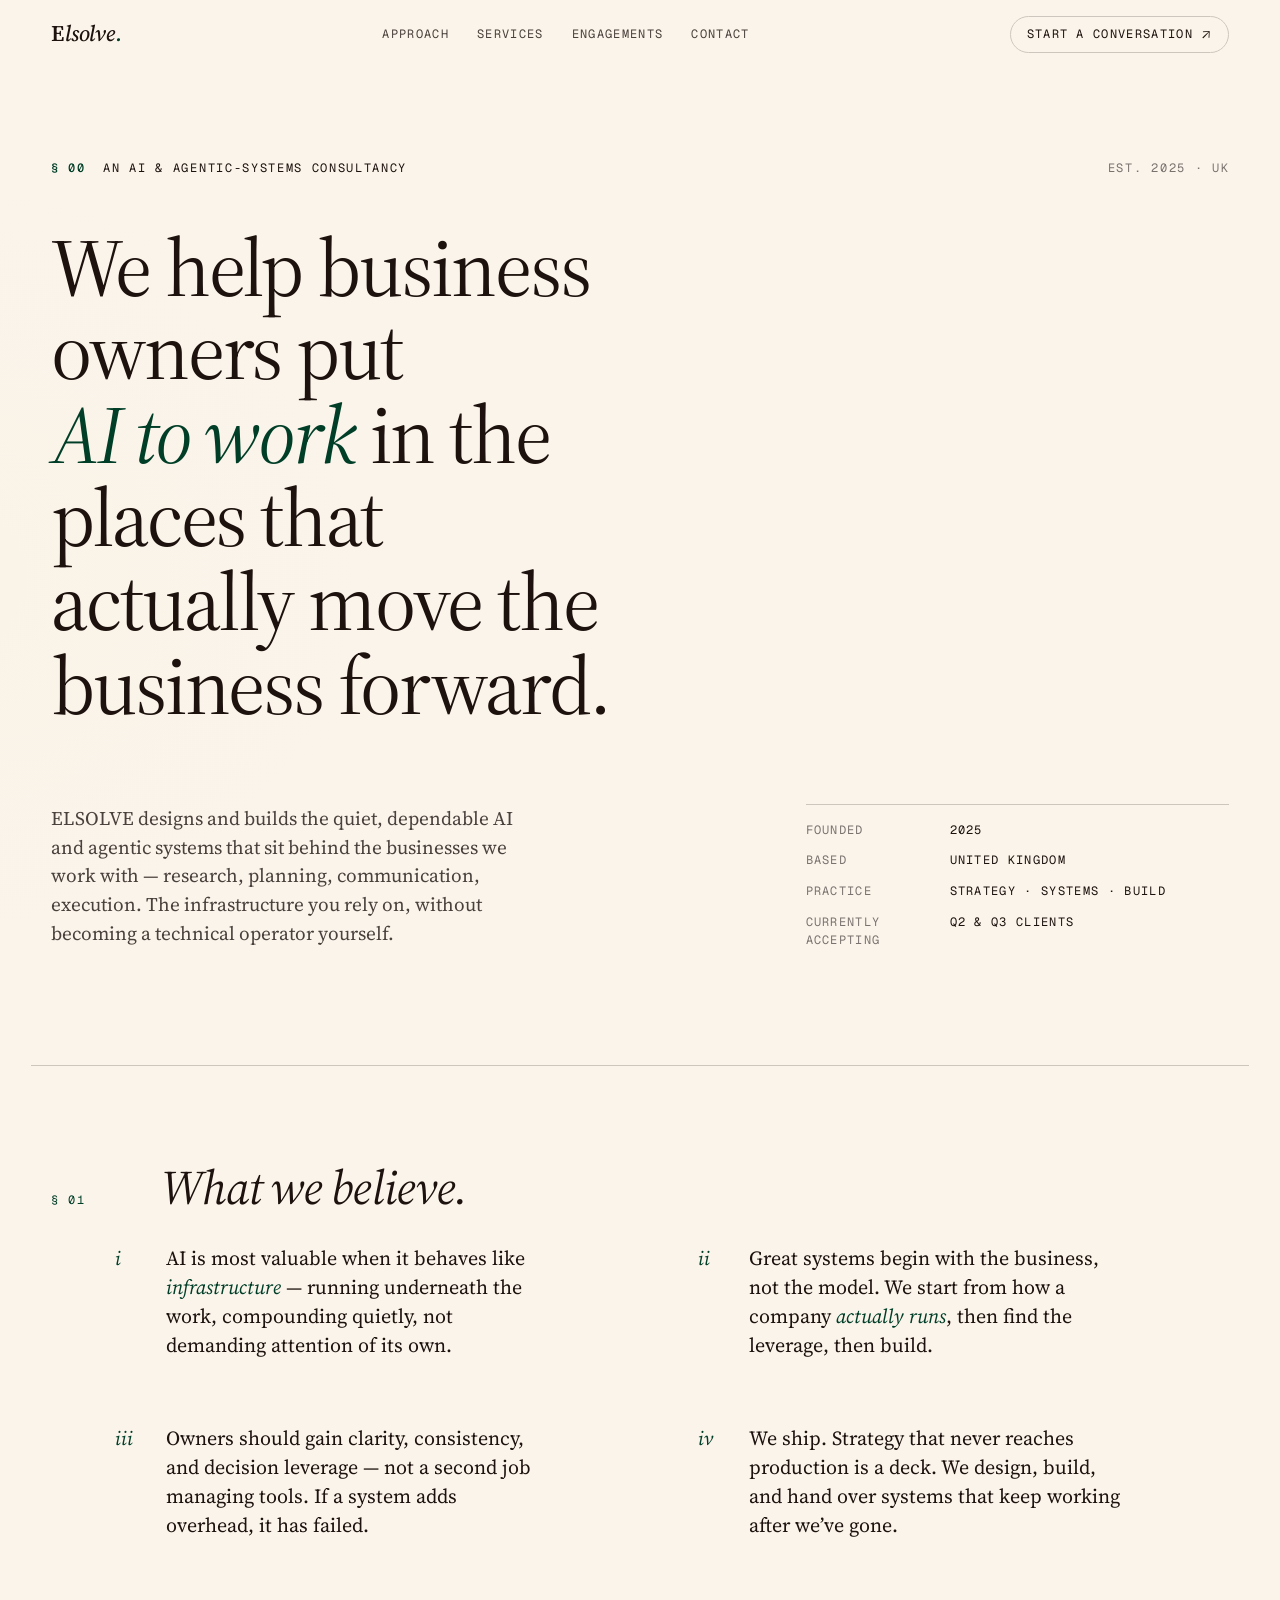
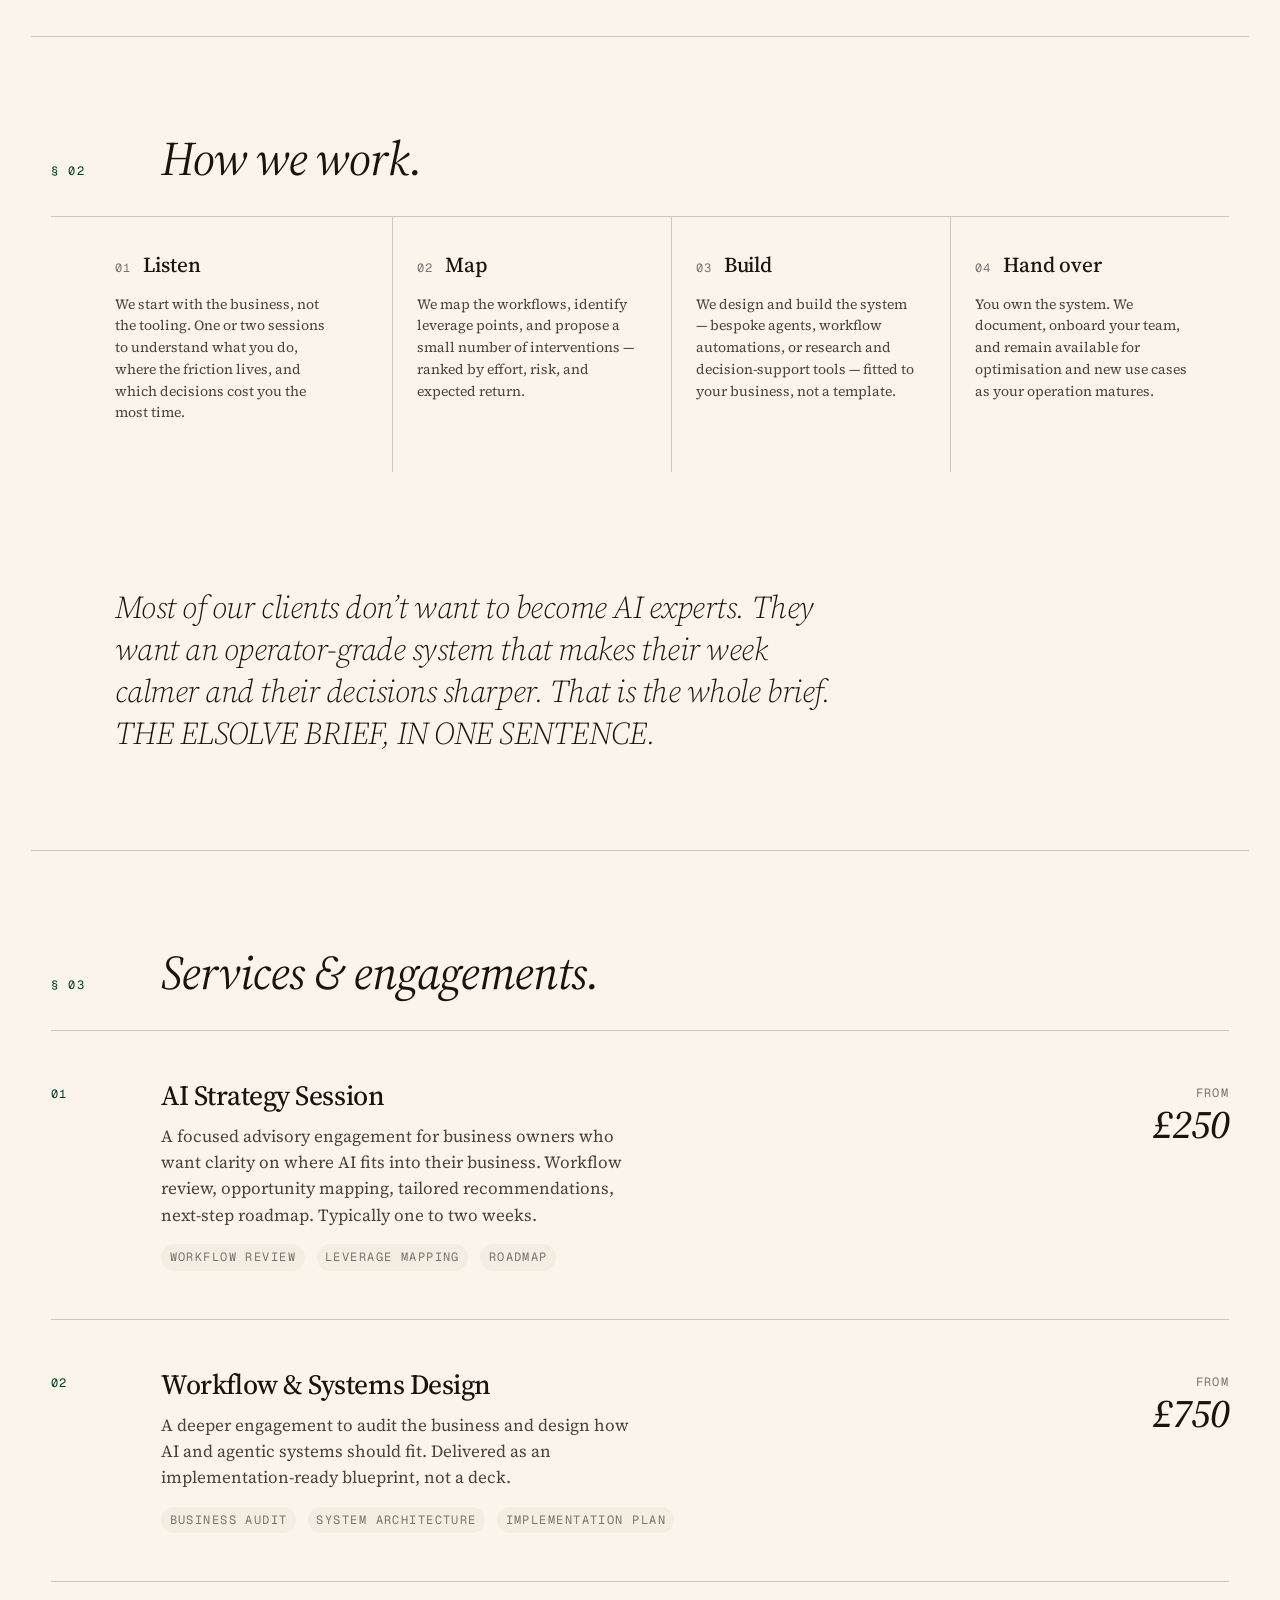
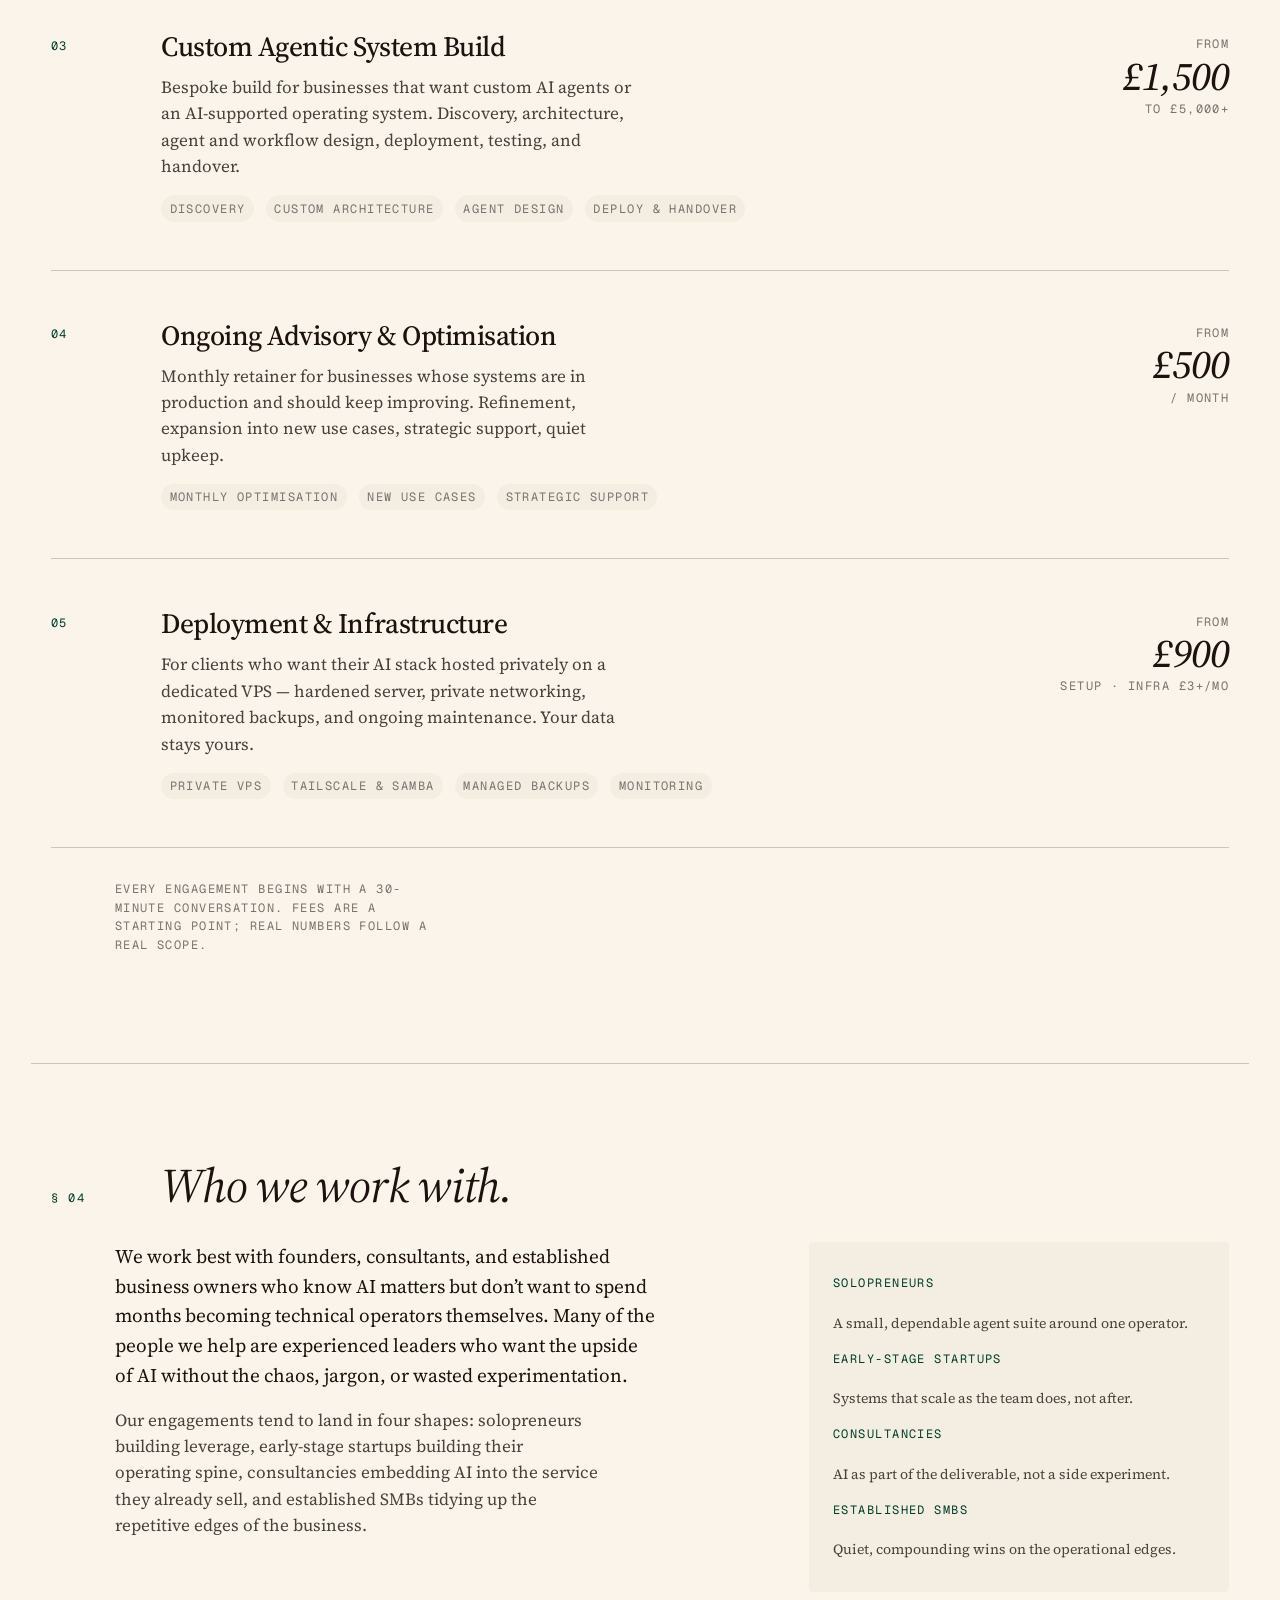
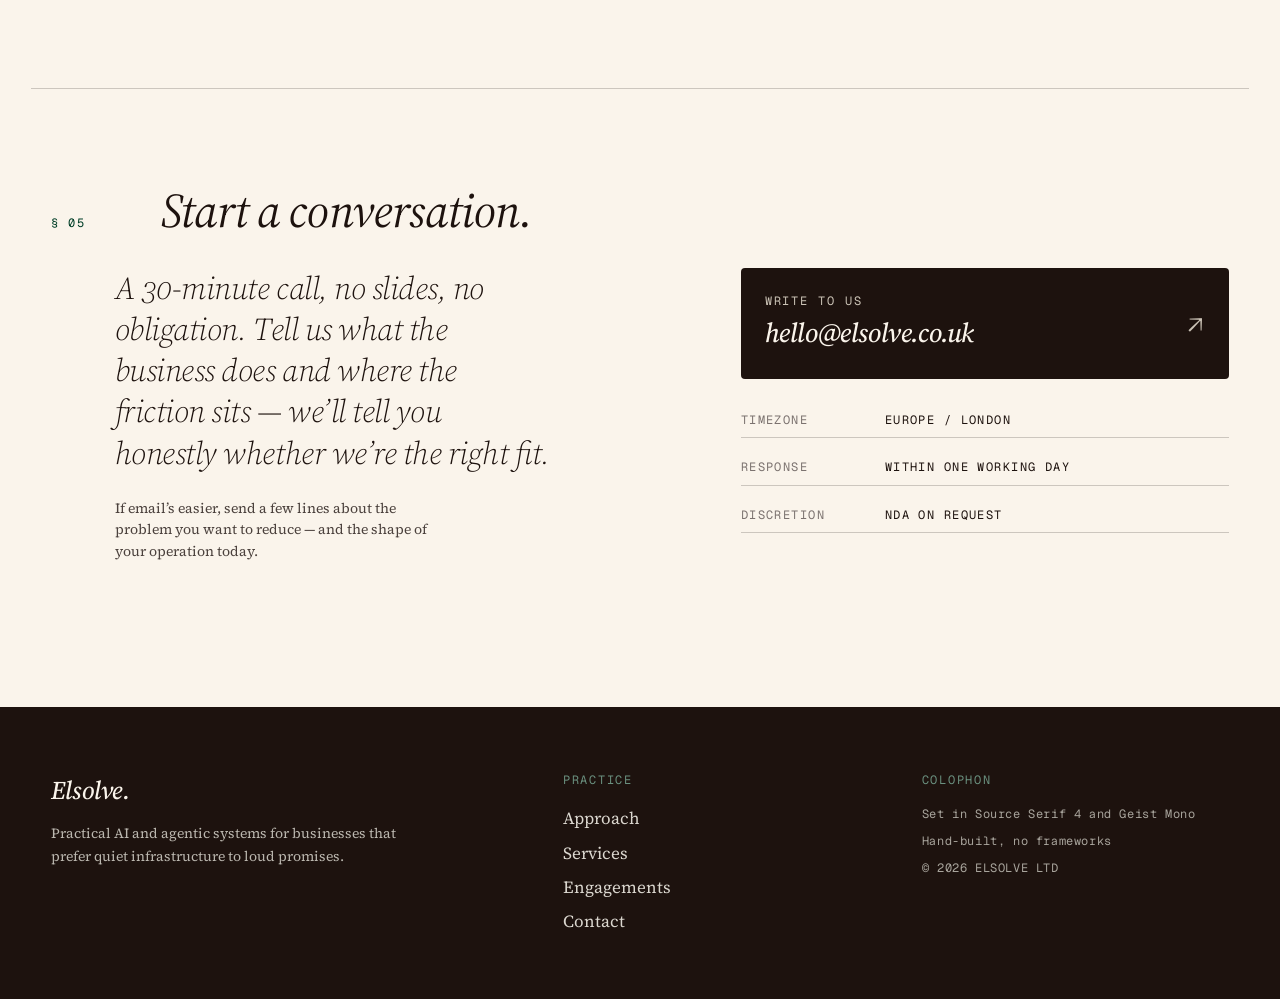
==== index.html @ 3a38c7ba "Correct domain references to elsolve.co.uk The live site serves from elsolve.co.uk (not .com). Updat" ====
<!doctype html>
<html lang="en-GB">
<head>
<meta charset="utf-8">
<meta name="viewport" content="width=device-width, initial-scale=1">
<title>ELSOLVE — A consultancy for AI as infrastructure</title>
<meta name="description" content="ELSOLVE helps founders and experienced business owners put AI and agentic systems to work — practically, quietly, and on their own terms.">
<meta name="theme-color" content="#f3ecdd">
<meta property="og:title" content="ELSOLVE — A consultancy for AI as infrastructure">
<meta property="og:description" content="Practical AI and agentic systems, built into the way your business already runs.">
<meta property="og:type" content="website">
<meta property="og:url" content="https://elsolve.co.uk">
<meta property="og:image" content="/og.svg">
<meta name="twitter:card" content="summary_large_image">
<link rel="icon" type="image/svg+xml" href="/favicon.svg">
<link rel="preconnect" href="https://fonts.googleapis.com">
<link rel="preconnect" href="https://fonts.gstatic.com" crossorigin>
<link href="https://fonts.googleapis.com/css2?family=Source+Serif+4:ital,opsz,wght@0,8..60,300..700;1,8..60,300..600&family=Geist+Mono:wght@400;500&display=swap" rel="stylesheet">
<link rel="stylesheet" href="/styles.css">
</head>
<body>
<a class="skip" href="#main">Skip to content</a>

<header class="top">
  <div class="pad top-inner">
    <a href="/" class="wordmark" aria-label="ELSOLVE">
      <span class="wordmark-E" aria-hidden="true">E</span><span class="wordmark-rest">lsolve</span>
      <span class="wordmark-dot" aria-hidden="true">.</span>
    </a>
    <nav class="nav" aria-label="Primary">
      <a href="#approach">Approach</a>
      <a href="#services">Services</a>
      <a href="#engagements">Engagements</a>
      <a href="#contact">Contact</a>
    </nav>
    <a href="#contact" class="top-cta"><span class="cta-long">Start a conversation</span><span class="cta-short">Contact</span><span aria-hidden="true">&#8599;</span></a>
  </div>
</header>

<main id="main">

<section class="hero pad" aria-labelledby="hero-h">
  <div class="eyebrow">
    <span class="eye-mark">§&nbsp;00</span>
    <span class="eye-label">An AI &amp; agentic-systems consultancy</span>
    <span class="eye-loc">Est. 2025 · UK</span>
  </div>
  <h1 id="hero-h" class="display">
    <span class="d-line">We help business owners put</span>
    <span class="d-line"><em>AI to work</em> in the places that</span>
    <span class="d-line">actually move the business&nbsp;forward.</span>
  </h1>
  <div class="hero-foot">
    <p class="lede">
      ELSOLVE designs and builds the quiet, dependable AI and agentic systems that sit behind the
      businesses we work with &mdash; research, planning, communication, execution. The infrastructure
      you rely on, without becoming a technical operator yourself.
    </p>
    <div class="hero-meta">
      <div class="meta-row"><span>Founded</span><span>2025</span></div>
      <div class="meta-row"><span>Based</span><span>United Kingdom</span></div>
      <div class="meta-row"><span>Practice</span><span>Strategy · Systems · Build</span></div>
      <div class="meta-row"><span>Currently accepting</span><span>Q2 &amp; Q3 clients</span></div>
    </div>
  </div>
</section>

<hr class="rule">

<section class="manifesto pad" aria-labelledby="manifesto-h">
  <header class="sec-head" data-reveal>
    <span class="sec-num">§&nbsp;01</span>
    <h2 id="manifesto-h" class="sec-h">What we believe.</h2>
  </header>
  <div class="beliefs" data-reveal-stagger>
    <article class="belief">
      <span class="b-num">i</span>
      <p>
        AI is most valuable when it behaves like <em>infrastructure</em> &mdash; running underneath the
        work, compounding quietly, not demanding attention of its own.
      </p>
    </article>
    <article class="belief">
      <span class="b-num">ii</span>
      <p>
        Great systems begin with the business, not the model. We start from how a company
        <em>actually runs</em>, then find the leverage, then build.
      </p>
    </article>
    <article class="belief">
      <span class="b-num">iii</span>
      <p>
        Owners should gain clarity, consistency, and decision leverage &mdash; not a second job
        managing tools. If a system adds overhead, it has failed.
      </p>
    </article>
    <article class="belief">
      <span class="b-num">iv</span>
      <p>
        We ship. Strategy that never reaches production is a deck. We design, build, and hand
        over systems that keep working after we&rsquo;ve gone.
      </p>
    </article>
  </div>
</section>

<hr class="rule">

<section class="approach pad" id="approach" aria-labelledby="approach-h">
  <header class="sec-head" data-reveal>
    <span class="sec-num">§&nbsp;02</span>
    <h2 id="approach-h" class="sec-h">How we work.</h2>
  </header>

  <div class="phases" data-reveal-stagger>
    <article class="phase">
      <div class="p-head">
        <span class="p-num">01</span>
        <h3>Listen</h3>
      </div>
      <p>
        We start with the business, not the tooling. One or two sessions to understand
        what you do, where the friction lives, and which decisions cost you the most time.
      </p>
    </article>

    <article class="phase">
      <div class="p-head">
        <span class="p-num">02</span>
        <h3>Map</h3>
      </div>
      <p>
        We map the workflows, identify leverage points, and propose a small number of
        interventions &mdash; ranked by effort, risk, and expected return.
      </p>
    </article>

    <article class="phase">
      <div class="p-head">
        <span class="p-num">03</span>
        <h3>Build</h3>
      </div>
      <p>
        We design and build the system &mdash; bespoke agents, workflow automations, or
        research and decision-support tools &mdash; fitted to your business, not a template.
      </p>
    </article>

    <article class="phase">
      <div class="p-head">
        <span class="p-num">04</span>
        <h3>Hand&nbsp;over</h3>
      </div>
      <p>
        You own the system. We document, onboard your team, and remain available for
        optimisation and new use cases as your operation matures.
      </p>
    </article>
  </div>

  <aside class="pull" data-reveal>
    <p>
      Most of our clients don&rsquo;t want to become AI experts. They want an
      <em>operator-grade</em> system that makes their week calmer and their decisions
      sharper. That is the whole brief.
    </p>
    <p class="pull-attrib">The ELSOLVE brief, in one sentence.</p>
  </aside>
</section>

<hr class="rule">

<section class="services pad" id="services" aria-labelledby="services-h">
  <header class="sec-head" data-reveal>
    <span class="sec-num">§&nbsp;03</span>
    <h2 id="services-h" class="sec-h">Services &amp; engagements.</h2>
  </header>

  <ol class="service-list" role="list" data-reveal-stagger>
    <li class="svc">
      <div class="svc-num">01</div>
      <div class="svc-body">
        <h3 class="svc-title">AI Strategy Session</h3>
        <p class="svc-copy">
          A focused advisory engagement for business owners who want clarity on where AI
          fits into their business. Workflow review, opportunity mapping, tailored
          recommendations, next-step roadmap. Typically one to two weeks.
        </p>
        <ul class="svc-tags" role="list">
          <li>Workflow review</li>
          <li>Leverage mapping</li>
          <li>Roadmap</li>
        </ul>
      </div>
      <div class="svc-price">
        <span class="price-label">From</span>
        <span class="price-fig">&pound;250</span>
      </div>
    </li>

    <li class="svc">
      <div class="svc-num">02</div>
      <div class="svc-body">
        <h3 class="svc-title">Workflow &amp; Systems Design</h3>
        <p class="svc-copy">
          A deeper engagement to audit the business and design how AI and agentic systems
          should fit. Delivered as an implementation-ready blueprint, not a deck.
        </p>
        <ul class="svc-tags" role="list">
          <li>Business audit</li>
          <li>System architecture</li>
          <li>Implementation plan</li>
        </ul>
      </div>
      <div class="svc-price">
        <span class="price-label">From</span>
        <span class="price-fig">&pound;750</span>
      </div>
    </li>

    <li class="svc">
      <div class="svc-num">03</div>
      <div class="svc-body">
        <h3 class="svc-title">Custom Agentic System Build</h3>
        <p class="svc-copy">
          Bespoke build for businesses that want custom AI agents or an AI-supported operating
          system. Discovery, architecture, agent and workflow design, deployment, testing, and
          handover.
        </p>
        <ul class="svc-tags" role="list">
          <li>Discovery</li>
          <li>Custom architecture</li>
          <li>Agent design</li>
          <li>Deploy &amp; handover</li>
        </ul>
      </div>
      <div class="svc-price">
        <span class="price-label">From</span>
        <span class="price-fig">&pound;1,500</span>
        <span class="price-note">to &pound;5,000+</span>
      </div>
    </li>

    <li class="svc">
      <div class="svc-num">04</div>
      <div class="svc-body">
        <h3 class="svc-title">Ongoing Advisory &amp; Optimisation</h3>
        <p class="svc-copy">
          Monthly retainer for businesses whose systems are in production and should keep
          improving. Refinement, expansion into new use cases, strategic support, quiet
          upkeep.
        </p>
        <ul class="svc-tags" role="list">
          <li>Monthly optimisation</li>
          <li>New use cases</li>
          <li>Strategic support</li>
        </ul>
      </div>
      <div class="svc-price">
        <span class="price-label">From</span>
        <span class="price-fig">&pound;500</span>
        <span class="price-note">/ month</span>
      </div>
    </li>

    <li class="svc">
      <div class="svc-num">05</div>
      <div class="svc-body">
        <h3 class="svc-title">Deployment &amp; Infrastructure</h3>
        <p class="svc-copy">
          For clients who want their AI stack hosted privately on a dedicated VPS &mdash;
          hardened server, private networking, monitored backups, and ongoing maintenance.
          Your data stays yours.
        </p>
        <ul class="svc-tags" role="list">
          <li>Private VPS</li>
          <li>Tailscale &amp; Samba</li>
          <li>Managed backups</li>
          <li>Monitoring</li>
        </ul>
      </div>
      <div class="svc-price">
        <span class="price-label">From</span>
        <span class="price-fig">&pound;900</span>
        <span class="price-note">setup · infra &pound;3+/mo</span>
      </div>
    </li>
  </ol>

  <p class="svc-foot">
    Every engagement begins with a 30-minute conversation. Fees are a starting point; real numbers
    follow a real scope.
  </p>
</section>

<hr class="rule">

<section class="who pad" id="engagements" aria-labelledby="who-h">
  <header class="sec-head" data-reveal>
    <span class="sec-num">§&nbsp;04</span>
    <h2 id="who-h" class="sec-h">Who we work with.</h2>
  </header>

  <div class="who-grid" data-reveal>
    <div class="who-copy">
      <p>
        We work best with founders, consultants, and established business owners who know AI
        matters but don&rsquo;t want to spend months becoming technical operators themselves.
        Many of the people we help are experienced leaders who want the upside of AI without
        the chaos, jargon, or wasted experimentation.
      </p>
      <p>
        Our engagements tend to land in four shapes: solopreneurs building leverage, early-stage
        startups building their operating spine, consultancies embedding AI into the service
        they already sell, and established SMBs tidying up the repetitive edges of the business.
      </p>
    </div>
    <aside class="who-list" aria-label="Typical client shapes">
      <dl>
        <dt>Solopreneurs</dt>
        <dd>A small, dependable agent suite around one operator.</dd>
        <dt>Early-stage startups</dt>
        <dd>Systems that scale as the team does, not after.</dd>
        <dt>Consultancies</dt>
        <dd>AI as part of the deliverable, not a side experiment.</dd>
        <dt>Established SMBs</dt>
        <dd>Quiet, compounding wins on the operational edges.</dd>
      </dl>
    </aside>
  </div>
</section>

<hr class="rule">

<section class="contact pad" id="contact" aria-labelledby="contact-h">
  <header class="sec-head" data-reveal>
    <span class="sec-num">§&nbsp;05</span>
    <h2 id="contact-h" class="sec-h">Start a conversation.</h2>
  </header>

  <div class="contact-grid" data-reveal>
    <div class="contact-copy">
      <p class="contact-lede">
        A 30-minute call, no slides, no obligation. Tell us what the business does and where
        the friction sits &mdash; we&rsquo;ll tell you honestly whether we&rsquo;re the right fit.
      </p>
      <p class="contact-hint">
        If email&rsquo;s easier, send a few lines about the problem you want to reduce &mdash; and
        the shape of your operation today.
      </p>
    </div>

    <div class="contact-actions">
      <a class="btn-ink" href="mailto:hello@elsolve.co.uk?subject=ELSOLVE%20%E2%80%94%20conversation">
        <span class="btn-label">Write to us</span>
        <span class="btn-addr">hello@elsolve.co.uk</span>
        <span class="btn-arrow" aria-hidden="true">&#8599;</span>
      </a>
      <ul class="contact-meta" role="list">
        <li><span>Timezone</span><span>Europe / London</span></li>
        <li><span>Response</span><span>Within one working&nbsp;day</span></li>
        <li><span>Discretion</span><span>NDA on request</span></li>
      </ul>
    </div>
  </div>
</section>

</main>

<footer class="foot">
  <div class="pad foot-inner">
    <div class="foot-col foot-brand">
      <span class="foot-mark">Elsolve.</span>
      <p>Practical AI and agentic systems for businesses that prefer quiet infrastructure to loud promises.</p>
    </div>

    <div class="foot-col">
      <span class="foot-label">Practice</span>
      <ul role="list">
        <li><a href="#approach">Approach</a></li>
        <li><a href="#services">Services</a></li>
        <li><a href="#engagements">Engagements</a></li>
        <li><a href="#contact">Contact</a></li>
      </ul>
    </div>

    <div class="foot-col">
      <span class="foot-label">Colophon</span>
      <ul role="list" class="colophon">
        <li>Set in Source Serif 4 and Geist Mono</li>
        <li>Hand-built, no frameworks</li>
        <li>&copy; <span id="year">2026</span> ELSOLVE LTD</li>
      </ul>
    </div>
  </div>
</footer>

<script src="/script.js" defer></script>
</body>
</html>
---- styles.css ----
/* ============================================================
   ELSOLVE — Editorial consultancy site
   Typography: Source Serif 4 (display + body), Geist Mono (labels)
   Palette: warm paper, deep ink, verdigris accent (OKLCH)
   ============================================================ */

:root {
  color-scheme: light;

  /* ── Palette (OKLCH, neutrals tinted toward the warm paper hue) ── */
  --paper:         oklch(0.970 0.014 82);   /* page background, warm cream */
  --paper-2:       oklch(0.948 0.016 80);   /* alternate panels */
  --paper-deep:    oklch(0.912 0.018 78);   /* deeper tint for cards / hover */
  --ink:           oklch(0.195 0.020 42);   /* primary type */
  --ink-2:         oklch(0.380 0.016 42);   /* secondary */
  --ink-3:         oklch(0.560 0.012 42);   /* tertiary / captions */
  --rule:          oklch(0.830 0.013 78);   /* hairline borders */
  --rule-strong:   oklch(0.700 0.013 78);   /* heavier rules (rare) */
  --accent:        oklch(0.430 0.090 160);  /* verdigris */
  --accent-ink:    oklch(0.320 0.075 163);  /* on-paper accent text */
  --accent-soft:   oklch(0.910 0.040 163);  /* light accent tint */
  --selection-bg:  oklch(0.870 0.050 163);

  /* ── Type ── */
  --ff-serif:  "Source Serif 4", "Source Serif Pro", "Iowan Old Style",
               "Hoefler Text", "Baskerville", Georgia, "Times New Roman", serif;
  --ff-mono:   "Geist Mono", ui-monospace, "SF Mono", "JetBrains Mono",
               "Menlo", monospace;

  /* Fluid display scale for marketing headings */
  --fs-display:  clamp(2.6rem, 1.6rem + 4.4vw, 5.6rem);
  --fs-section:  clamp(1.85rem, 1.3rem + 2.2vw, 3rem);
  --fs-h3:       clamp(1.15rem, 1.05rem + 0.35vw, 1.35rem);
  --fs-pull:     clamp(1.35rem, 1.1rem + 1.1vw, 2.05rem);
  --fs-lede:     clamp(1.05rem, 0.98rem + 0.35vw, 1.2rem);
  --fs-body:     1.0625rem;
  --fs-small:    0.875rem;
  --fs-micro:    0.75rem;

  /* ── 4pt scale ── */
  --space-1:  4px;
  --space-2:  8px;
  --space-3:  12px;
  --space-4:  16px;
  --space-5:  24px;
  --space-6:  32px;
  --space-7:  48px;
  --space-8:  64px;
  --space-9:  96px;
  --space-10: 128px;

  /* ── Measure ── */
  --page-max:    1240px;
  --prose-max:   64ch;
  --side-pad:    clamp(1.25rem, 2.4vw, 2.5rem);
}

/* ── Reset ── */
*, *::before, *::after { box-sizing: border-box; }
html, body { margin: 0; padding: 0; }
img, svg { display: block; max-width: 100%; }
button { font: inherit; color: inherit; cursor: pointer; }
ul, ol, dl { margin: 0; padding: 0; list-style: none; }

::selection { background: var(--selection-bg); color: var(--ink); }

html {
  font-size: 100%;
  scroll-behavior: smooth;
  /* subtle paper grain via two low-alpha noise layers, CSS-only */
  background: var(--paper);
}

body {
  font-family: var(--ff-serif);
  font-size: var(--fs-body);
  line-height: 1.55;
  color: var(--ink);
  background:
    radial-gradient(1200px 800px at 82% -12%, oklch(0.96 0.03 163 / 0.35), transparent 60%),
    radial-gradient(900px 700px at -8% 10%, oklch(0.965 0.02 82 / 0.6), transparent 60%),
    var(--paper);
  font-feature-settings: "kern", "liga", "onum" 1, "ss01";
  text-rendering: optimizeLegibility;
  -webkit-font-smoothing: antialiased;
  -moz-osx-font-smoothing: grayscale;
  overflow-x: hidden;
}

/* Skip link */
.skip {
  position: absolute;
  left: -9999px;
  top: 0;
  background: var(--ink);
  color: var(--paper);
  padding: var(--space-3) var(--space-4);
  border-radius: 2px;
  z-index: 200;
}
.skip:focus { left: var(--space-4); top: var(--space-4); }

/* ── Shared layout helpers ── */
.pad {
  width: 100%;
  max-width: var(--page-max);
  margin-inline: auto;
  padding-inline: var(--side-pad);
}

.rule {
  border: 0;
  height: 1px;
  background: var(--rule);
  width: calc(100% - (var(--side-pad) * 2));
  max-width: var(--page-max);
  margin: 0 auto;
}

/* ══════════════════════════════════════════════════════════════
   TOP BAR
   ══════════════════════════════════════════════════════════════ */
.top {
  position: sticky;
  top: 0;
  z-index: 50;
  backdrop-filter: saturate(160%) blur(10px);
  -webkit-backdrop-filter: saturate(160%) blur(10px);
  background: oklch(0.970 0.014 82 / 0.82);
  border-bottom: 1px solid transparent;
  transition: border-color 220ms ease, background 220ms ease;
}
.top.is-scrolled {
  border-bottom-color: var(--rule);
}

.top-inner {
  display: grid;
  grid-template-columns: auto 1fr auto;
  align-items: center;
  gap: var(--space-6);
  padding-block: var(--space-4);
}

.wordmark {
  display: inline-flex;
  align-items: baseline;
  gap: 1px;
  font-family: var(--ff-serif);
  font-style: italic;
  font-weight: 500;
  font-size: 1.4rem;
  letter-spacing: -0.01em;
  color: var(--ink);
  text-decoration: none;
  line-height: 1;
}
.wordmark-E {
  font-style: normal;
  font-weight: 600;
  letter-spacing: 0.01em;
}
.wordmark-dot { color: var(--accent-ink); }
.wordmark:hover { color: var(--accent-ink); }

.nav {
  justify-self: center;
  display: flex;
  gap: clamp(var(--space-4), 2.2vw, var(--space-6));
}
.nav a {
  font-family: var(--ff-mono);
  font-size: var(--fs-micro);
  text-transform: uppercase;
  letter-spacing: 0.11em;
  color: var(--ink-2);
  text-decoration: none;
  padding: var(--space-2) 0;
  position: relative;
  transition: color 180ms ease;
}
.nav a::after {
  content: "";
  position: absolute;
  left: 0; right: 0; bottom: 2px;
  height: 1px;
  background: currentColor;
  transform: scaleX(0);
  transform-origin: left;
  transition: transform 240ms cubic-bezier(.2,.7,.2,1);
}
.nav a:hover { color: var(--ink); }
.nav a:hover::after { transform: scaleX(1); }

.top-cta {
  font-family: var(--ff-mono);
  font-size: var(--fs-micro);
  text-transform: uppercase;
  letter-spacing: 0.11em;
  color: var(--ink);
  text-decoration: none;
  padding: var(--space-2) var(--space-4);
  border: 1px solid var(--rule);
  border-radius: 999px;
  background: transparent;
  white-space: nowrap;
  transition: border-color 180ms ease, background 180ms ease, color 180ms ease;
  display: inline-flex;
  align-items: center;
  gap: var(--space-2);
}
.top-cta span[aria-hidden] {
  font-family: var(--ff-serif);
  font-size: 0.95rem;
  line-height: 0;
}
.top-cta:hover {
  background: var(--ink);
  border-color: var(--ink);
  color: var(--paper);
}

@media (max-width: 760px) {
  .nav { display: none; }
  .top-inner { grid-template-columns: auto 1fr; gap: var(--space-4); }
  .top-cta { justify-self: end; padding: var(--space-2) var(--space-3); }
}
@media (max-width: 480px) {
  .top-cta .cta-long { display: none; }
  .top-cta .cta-short { display: inline; }
}
@media (min-width: 481px) {
  .top-cta .cta-short { display: none; }
}

/* ══════════════════════════════════════════════════════════════
   HERO
   ══════════════════════════════════════════════════════════════ */
.hero {
  padding-top: clamp(var(--space-7), 7vw, var(--space-9));
  padding-bottom: clamp(var(--space-8), 9vw, var(--space-10));
}

.eyebrow {
  display: flex;
  flex-wrap: wrap;
  align-items: center;
  gap: clamp(var(--space-3), 1.4vw, var(--space-5));
  font-family: var(--ff-mono);
  font-size: var(--fs-micro);
  text-transform: uppercase;
  letter-spacing: 0.14em;
  color: var(--ink-2);
  margin-bottom: clamp(var(--space-6), 4vw, var(--space-7));
}
.eye-mark {
  color: var(--accent-ink);
  font-weight: 500;
}
.eye-label { color: var(--ink); }
.eye-loc {
  margin-left: auto;
  color: var(--ink-3);
  font-variant-numeric: tabular-nums;
}
@media (max-width: 720px) {
  .eye-loc { margin-left: 0; width: 100%; }
}

.display {
  font-family: var(--ff-serif);
  font-weight: 400;
  font-size: var(--fs-display);
  line-height: 1.02;
  letter-spacing: -0.025em;
  margin: 0;
  color: var(--ink);
  max-width: 18ch;
  font-optical-sizing: auto;
}
.display em {
  font-style: italic;
  font-weight: 400;
  color: var(--accent-ink);
}
.d-line { display: block; }

.hero-foot {
  margin-top: clamp(var(--space-7), 6vw, var(--space-9));
  display: grid;
  grid-template-columns: minmax(0, 1.6fr) minmax(0, 1fr);
  gap: clamp(var(--space-6), 6vw, var(--space-9));
  align-items: start;
}
.lede {
  font-family: var(--ff-serif);
  font-size: var(--fs-lede);
  line-height: 1.5;
  color: var(--ink-2);
  max-width: 48ch;
  margin: 0;
  font-feature-settings: "kern", "liga";
}
.hero-meta {
  border-top: 1px solid var(--rule);
  padding-top: var(--space-4);
  display: grid;
  gap: var(--space-3);
}
.meta-row {
  display: grid;
  grid-template-columns: 9rem 1fr;
  font-family: var(--ff-mono);
  font-size: var(--fs-micro);
  text-transform: uppercase;
  letter-spacing: 0.11em;
  align-items: baseline;
}
.meta-row > span:first-child { color: var(--ink-3); }
.meta-row > span:last-child { color: var(--ink); font-feature-settings: "tnum" 1; }

@media (max-width: 860px) {
  .hero-foot { grid-template-columns: 1fr; }
  .meta-row { grid-template-columns: 7rem 1fr; }
}

/* ══════════════════════════════════════════════════════════════
   SECTION HEADERS (shared)
   ══════════════════════════════════════════════════════════════ */
.sec-head {
  display: grid;
  grid-template-columns: 4.5rem 1fr;
  gap: clamp(var(--space-4), 3vw, var(--space-7));
  align-items: baseline;
  padding-block: clamp(var(--space-7), 8vw, var(--space-9)) var(--space-6);
}
.sec-num {
  font-family: var(--ff-mono);
  font-size: var(--fs-micro);
  text-transform: uppercase;
  letter-spacing: 0.14em;
  color: var(--accent-ink);
  padding-top: 0.8em;
  font-feature-settings: "tnum" 1;
}
.sec-h {
  font-family: var(--ff-serif);
  font-weight: 400;
  font-style: italic;
  font-size: var(--fs-section);
  letter-spacing: -0.02em;
  line-height: 1.05;
  margin: 0;
  color: var(--ink);
}
@media (max-width: 720px) {
  .sec-head { grid-template-columns: 1fr; gap: var(--space-3); }
  .sec-num { padding-top: 0; }
}

/* ══════════════════════════════════════════════════════════════
   MANIFESTO
   ══════════════════════════════════════════════════════════════ */
.manifesto {
  padding-bottom: clamp(var(--space-7), 8vw, var(--space-9));
}
.beliefs {
  display: grid;
  grid-template-columns: repeat(2, minmax(0, 1fr));
  column-gap: clamp(var(--space-5), 4vw, var(--space-8));
  row-gap: clamp(var(--space-6), 5vw, var(--space-8));
  padding-inline-start: clamp(0px, 5vw, calc(4.5rem + var(--space-7)));
}
.belief {
  display: grid;
  grid-template-columns: 2.2rem 1fr;
  gap: var(--space-4);
}
.b-num {
  font-family: var(--ff-serif);
  font-style: italic;
  font-weight: 400;
  font-size: 1.2rem;
  color: var(--accent-ink);
  line-height: 1.3;
  padding-top: 0.1em;
}
.belief p {
  margin: 0;
  font-size: clamp(1.05rem, 0.97rem + 0.45vw, 1.25rem);
  line-height: 1.45;
  color: var(--ink);
  max-width: 38ch;
}
.belief p em {
  font-style: italic;
  color: var(--accent-ink);
}
@media (max-width: 820px) {
  .beliefs { grid-template-columns: 1fr; padding-inline-start: 0; }
}

/* ══════════════════════════════════════════════════════════════
   APPROACH (phases)
   ══════════════════════════════════════════════════════════════ */
.approach {
  padding-bottom: clamp(var(--space-7), 8vw, var(--space-9));
}
.phases {
  display: grid;
  grid-template-columns: repeat(4, minmax(0, 1fr));
  gap: 0;
  padding-inline-start: clamp(0px, 5vw, calc(4.5rem + var(--space-7)));
  border-top: 1px solid var(--rule);
}
.phase {
  padding: var(--space-6) var(--space-5) var(--space-7) 0;
  border-right: 1px solid var(--rule);
  min-height: 180px;
}
.phase:last-child { border-right: 0; }
.phase:first-child { padding-left: 0; }
.phase:not(:first-child) { padding-left: var(--space-5); }

.p-head {
  display: flex;
  align-items: baseline;
  gap: var(--space-3);
  margin-bottom: var(--space-3);
}
.p-num {
  font-family: var(--ff-mono);
  font-size: var(--fs-micro);
  color: var(--ink-3);
  letter-spacing: 0.08em;
  font-feature-settings: "tnum" 1;
}
.phase h3 {
  font-family: var(--ff-serif);
  font-weight: 500;
  font-size: var(--fs-h3);
  margin: 0;
  letter-spacing: -0.01em;
  color: var(--ink);
}
.phase p {
  font-size: var(--fs-small);
  line-height: 1.55;
  color: var(--ink-2);
  margin: 0;
  max-width: 32ch;
}

@media (max-width: 980px) {
  .phases { grid-template-columns: repeat(2, 1fr); }
  .phase:nth-child(2) { border-right: 0; }
  .phase:nth-child(-n+2) { border-bottom: 1px solid var(--rule); }
  .phase:nth-child(3) { padding-left: 0; }
}
@media (max-width: 560px) {
  .phases { grid-template-columns: 1fr; }
  .phase { border-right: 0; padding-left: 0 !important; }
  .phase:not(:last-child) { border-bottom: 1px solid var(--rule); }
}

/* Pull-quote */
.pull {
  margin: clamp(var(--space-8), 9vw, var(--space-10)) 0 0;
  padding-inline-start: clamp(0px, 5vw, calc(4.5rem + var(--space-7)));
  max-width: 52rem;
}
.pull p {
  font-family: var(--ff-serif);
  font-style: italic;
  font-weight: 300;
  font-size: var(--fs-pull);
  line-height: 1.32;
  letter-spacing: -0.015em;
  color: var(--ink);
  margin: 0;
  text-wrap: balance;
}
.pull-attrib {
  margin: var(--space-5) 0 0;
  font-family: var(--ff-mono);
  font-style: normal;
  font-weight: 400;
  font-size: var(--fs-micro);
  line-height: 1.5;
  text-transform: uppercase;
  letter-spacing: 0.14em;
  color: var(--ink-3);
}

/* ══════════════════════════════════════════════════════════════
   SERVICES
   ══════════════════════════════════════════════════════════════ */
.services {
  padding-bottom: clamp(var(--space-7), 8vw, var(--space-9));
}
.service-list {
  display: grid;
  gap: 0;
  border-top: 1px solid var(--rule);
}
.svc {
  display: grid;
  grid-template-columns: 4.5rem minmax(0, 1fr) minmax(10rem, 14rem);
  gap: clamp(var(--space-4), 3vw, var(--space-7));
  padding: clamp(var(--space-6), 4vw, var(--space-7)) 0;
  border-bottom: 1px solid var(--rule);
  align-items: start;
  transition: background 220ms ease;
}
.svc:hover {
  background: linear-gradient(180deg, transparent 0%, oklch(0.96 0.012 80 / 0.45) 100%);
}
.svc-num {
  font-family: var(--ff-mono);
  font-size: var(--fs-micro);
  text-transform: uppercase;
  letter-spacing: 0.14em;
  color: var(--accent-ink);
  padding-top: 0.55em;
  font-feature-settings: "tnum" 1;
}
.svc-title {
  font-family: var(--ff-serif);
  font-weight: 500;
  font-size: clamp(1.35rem, 1.1rem + 0.8vw, 1.8rem);
  line-height: 1.15;
  letter-spacing: -0.017em;
  margin: 0 0 var(--space-3);
  color: var(--ink);
}
.svc-copy {
  font-family: var(--ff-serif);
  font-size: var(--fs-body);
  line-height: 1.55;
  color: var(--ink-2);
  margin: 0 0 var(--space-4);
  max-width: 54ch;
}
.svc-tags {
  display: flex;
  flex-wrap: wrap;
  gap: var(--space-2) var(--space-3);
}
.svc-tags li {
  font-family: var(--ff-mono);
  font-size: var(--fs-micro);
  text-transform: uppercase;
  letter-spacing: 0.12em;
  color: var(--ink-3);
  padding: 0.35em 0.7em 0.3em;
  background: var(--paper-2);
  border-radius: 999px;
}
.svc-price {
  text-align: right;
  font-family: var(--ff-mono);
  font-feature-settings: "tnum" 1;
  display: grid;
  gap: 2px;
  padding-top: 0.3em;
}
.price-label {
  font-size: var(--fs-micro);
  text-transform: uppercase;
  letter-spacing: 0.12em;
  color: var(--ink-3);
}
.price-fig {
  font-family: var(--ff-serif);
  font-style: italic;
  font-weight: 500;
  font-size: clamp(1.8rem, 1.4rem + 1.4vw, 2.6rem);
  color: var(--ink);
  line-height: 1;
  letter-spacing: -0.02em;
}
.price-note {
  font-size: var(--fs-micro);
  text-transform: uppercase;
  letter-spacing: 0.12em;
  color: var(--ink-3);
  margin-top: 2px;
}

@media (max-width: 820px) {
  .svc { grid-template-columns: 2.5rem 1fr; }
  .svc-price {
    grid-column: 1 / -1;
    text-align: left;
    padding-top: 0;
    padding-left: calc(2.5rem + var(--space-4));
    display: flex;
    align-items: baseline;
    gap: var(--space-3);
  }
  .svc-price .price-note::before { content: "· "; }
}
@media (max-width: 520px) {
  .svc-price { padding-left: 0; margin-top: var(--space-3); }
}

.svc-foot {
  font-family: var(--ff-mono);
  font-size: var(--fs-micro);
  text-transform: uppercase;
  letter-spacing: 0.12em;
  color: var(--ink-3);
  margin-top: var(--space-6);
  padding-left: clamp(0px, 5vw, calc(4.5rem + var(--space-7)));
  max-width: 56ch;
}

/* ══════════════════════════════════════════════════════════════
   WHO WE WORK WITH
   ══════════════════════════════════════════════════════════════ */
.who {
  padding-bottom: clamp(var(--space-7), 8vw, var(--space-9));
}
.who-grid {
  display: grid;
  grid-template-columns: minmax(0, 1.5fr) minmax(0, 1fr);
  gap: clamp(var(--space-6), 5vw, var(--space-8));
  padding-left: clamp(0px, 5vw, calc(4.5rem + var(--space-7)));
  align-items: start;
}
.who-copy p {
  font-size: var(--fs-lede);
  line-height: 1.55;
  color: var(--ink);
  margin: 0;
  max-width: 54ch;
}
.who-copy p + p {
  margin-top: var(--space-4);
  color: var(--ink-2);
  font-size: var(--fs-body);
}
.who-list {
  background: var(--paper-2);
  padding: var(--space-6) var(--space-5);
  border-radius: 4px;
}
.who-list dl {
  display: grid;
  gap: var(--space-4);
}
.who-list dt {
  font-family: var(--ff-mono);
  font-size: var(--fs-micro);
  text-transform: uppercase;
  letter-spacing: 0.12em;
  color: var(--accent-ink);
  margin-bottom: var(--space-1);
}
.who-list dd {
  font-family: var(--ff-serif);
  font-size: var(--fs-small);
  line-height: 1.5;
  color: var(--ink-2);
  margin: 0;
}
@media (max-width: 820px) {
  .who-grid { grid-template-columns: 1fr; padding-left: 0; }
}

/* ══════════════════════════════════════════════════════════════
   CONTACT
   ══════════════════════════════════════════════════════════════ */
.contact {
  padding-bottom: clamp(var(--space-7), 8vw, var(--space-9));
}
.contact-grid {
  display: grid;
  grid-template-columns: minmax(0, 1.15fr) minmax(0, 1fr);
  gap: clamp(var(--space-6), 5vw, var(--space-8));
  padding-left: clamp(0px, 5vw, calc(4.5rem + var(--space-7)));
  align-items: start;
}
.contact-lede {
  font-family: var(--ff-serif);
  font-size: var(--fs-pull);
  font-style: italic;
  font-weight: 300;
  line-height: 1.3;
  letter-spacing: -0.015em;
  margin: 0 0 var(--space-5);
  color: var(--ink);
  max-width: 28ch;
  text-wrap: balance;
}
.contact-hint {
  font-size: var(--fs-small);
  color: var(--ink-2);
  margin: 0;
  max-width: 46ch;
}
.contact-actions { display: grid; gap: var(--space-5); }

.btn-ink {
  display: grid;
  grid-template-columns: 1fr auto;
  grid-template-rows: auto auto;
  column-gap: var(--space-4);
  row-gap: 2px;
  padding: var(--space-5) var(--space-5);
  text-decoration: none;
  background: var(--ink);
  color: var(--paper);
  border-radius: 4px;
  transition: background 220ms ease, transform 180ms cubic-bezier(.2,.7,.2,1);
}
.btn-ink:hover { background: var(--accent-ink); transform: translateY(-1px); }
.btn-label {
  font-family: var(--ff-mono);
  font-size: var(--fs-micro);
  text-transform: uppercase;
  letter-spacing: 0.16em;
  color: oklch(0.82 0.02 82);
  grid-column: 1;
}
.btn-addr {
  font-family: var(--ff-serif);
  font-style: italic;
  font-weight: 500;
  font-size: clamp(1.3rem, 1.1rem + 0.8vw, 1.7rem);
  letter-spacing: -0.015em;
  grid-column: 1;
}
.btn-arrow {
  grid-column: 2;
  grid-row: 1 / 3;
  align-self: center;
  font-family: var(--ff-serif);
  font-size: 1.8rem;
  line-height: 1;
  color: oklch(0.82 0.02 82);
  transition: transform 240ms cubic-bezier(.2,.7,.2,1);
}
.btn-ink:hover .btn-arrow { transform: translate(3px, -3px); }

.contact-meta { display: grid; gap: var(--space-3); }
.contact-meta li {
  display: grid;
  grid-template-columns: 9rem 1fr;
  font-family: var(--ff-mono);
  font-size: var(--fs-micro);
  text-transform: uppercase;
  letter-spacing: 0.12em;
  align-items: baseline;
  padding-block: var(--space-2);
  border-bottom: 1px solid var(--rule);
}
.contact-meta li > span:first-child { color: var(--ink-3); }
.contact-meta li > span:last-child { color: var(--ink); }

@media (max-width: 820px) {
  .contact-grid { grid-template-columns: 1fr; padding-left: 0; }
  .contact-meta li { grid-template-columns: 7rem 1fr; }
}

/* ══════════════════════════════════════════════════════════════
   FOOTER
   ══════════════════════════════════════════════════════════════ */
.foot {
  background: var(--ink);
  color: oklch(0.85 0.014 82);
  margin-top: var(--space-7);
}
.foot-inner {
  display: grid;
  grid-template-columns: minmax(0, 1.5fr) minmax(0, 1fr) minmax(0, 1fr);
  gap: clamp(var(--space-6), 4vw, var(--space-8));
  padding-block: clamp(var(--space-7), 6vw, var(--space-8));
}
.foot-brand { max-width: 40ch; }
.foot-mark {
  display: block;
  font-family: var(--ff-serif);
  font-style: italic;
  font-weight: 500;
  font-size: 1.6rem;
  letter-spacing: -0.015em;
  color: var(--paper);
  margin-bottom: var(--space-3);
}
.foot-brand p {
  font-size: var(--fs-small);
  line-height: 1.6;
  color: oklch(0.78 0.012 82);
  margin: 0;
}
.foot-label {
  display: block;
  font-family: var(--ff-mono);
  font-size: var(--fs-micro);
  text-transform: uppercase;
  letter-spacing: 0.14em;
  color: oklch(0.62 0.05 165);
  margin-bottom: var(--space-4);
}
.foot-col ul { display: grid; gap: var(--space-2); }
.foot-col a {
  font-family: var(--ff-serif);
  color: oklch(0.88 0.012 82);
  text-decoration: none;
  font-size: var(--fs-body);
  transition: color 180ms ease;
}
.foot-col a:hover { color: var(--paper); }
.colophon li {
  font-family: var(--ff-mono);
  font-size: var(--fs-micro);
  letter-spacing: 0.05em;
  color: oklch(0.72 0.012 82);
}

@media (max-width: 760px) {
  .foot-inner { grid-template-columns: 1fr; }
}

/* ══════════════════════════════════════════════════════════════
   REVEAL ON SCROLL (progressive enhancement)
   ══════════════════════════════════════════════════════════════ */
[data-reveal] {
  opacity: 0;
  transform: translateY(12px);
  transition: opacity 700ms cubic-bezier(.2,.7,.2,1), transform 700ms cubic-bezier(.2,.7,.2,1);
}
[data-reveal].is-in {
  opacity: 1;
  transform: translateY(0);
}
[data-reveal-stagger] > * {
  opacity: 0;
  transform: translateY(10px);
  transition: opacity 600ms cubic-bezier(.2,.7,.2,1), transform 600ms cubic-bezier(.2,.7,.2,1);
  transition-delay: calc(var(--i, 0) * 70ms);
}
[data-reveal-stagger].is-in > * {
  opacity: 1;
  transform: translateY(0);
}

/* Respect reduced motion */
@media (prefers-reduced-motion: reduce) {
  * { animation-duration: 0.001ms !important; animation-iteration-count: 1 !important; transition-duration: 0.001ms !important; scroll-behavior: auto !important; }
  [data-reveal], [data-reveal-stagger] > * { opacity: 1; transform: none; }
}

/* ── Focus visibility ── */
:focus-visible {
  outline: 2px solid var(--accent-ink);
  outline-offset: 3px;
  border-radius: 2px;
}
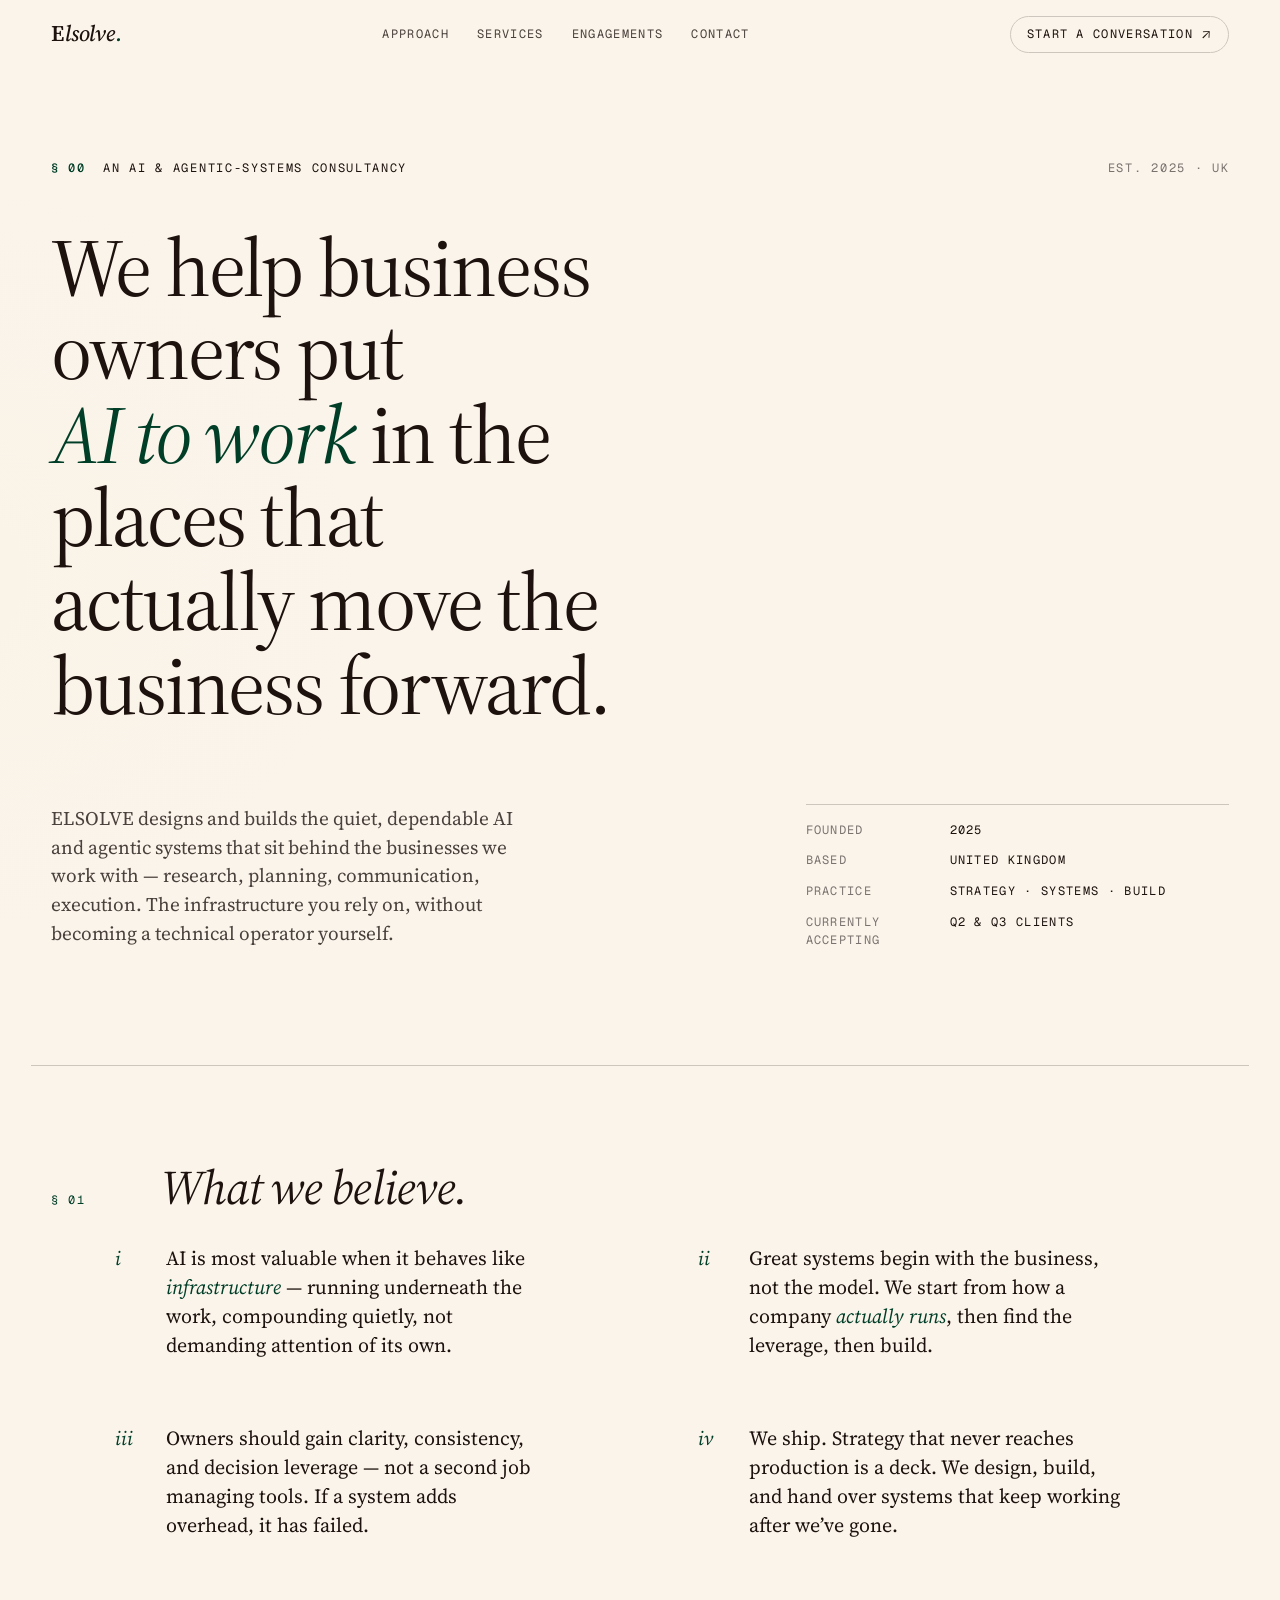
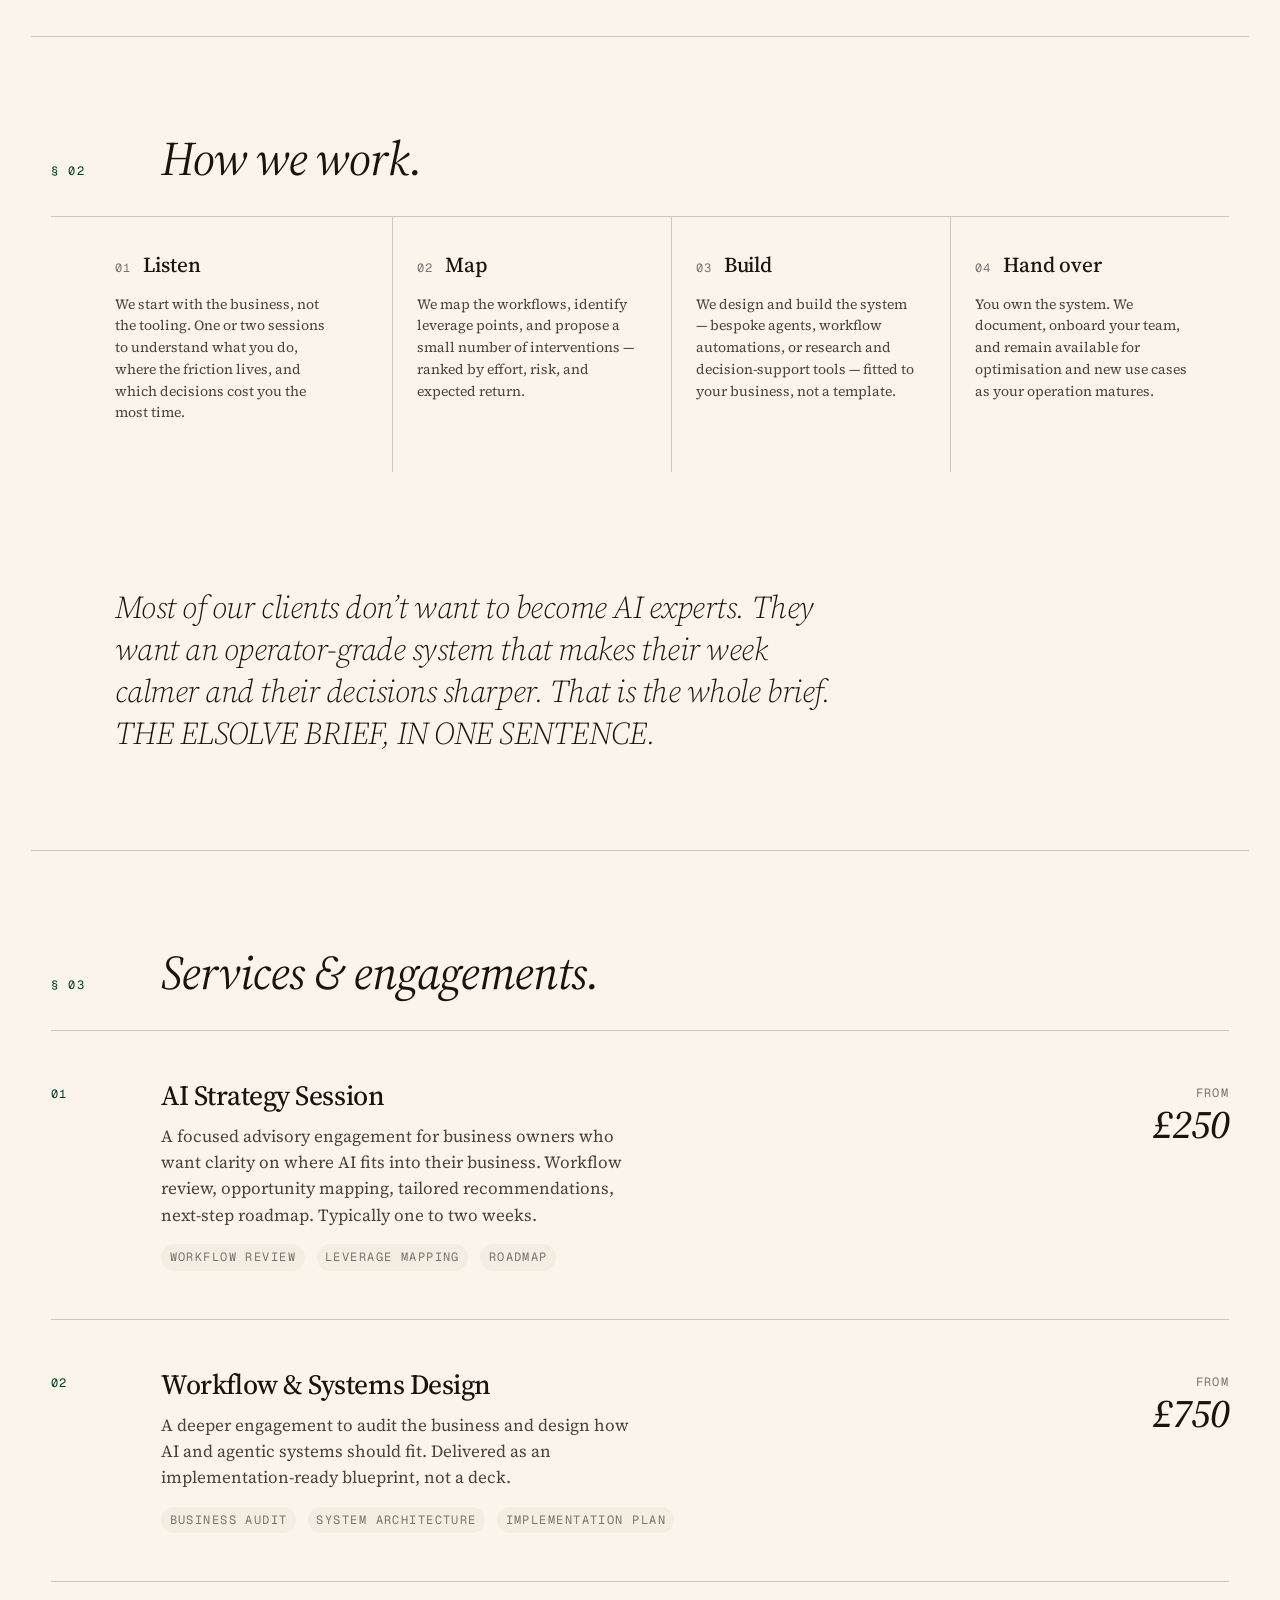
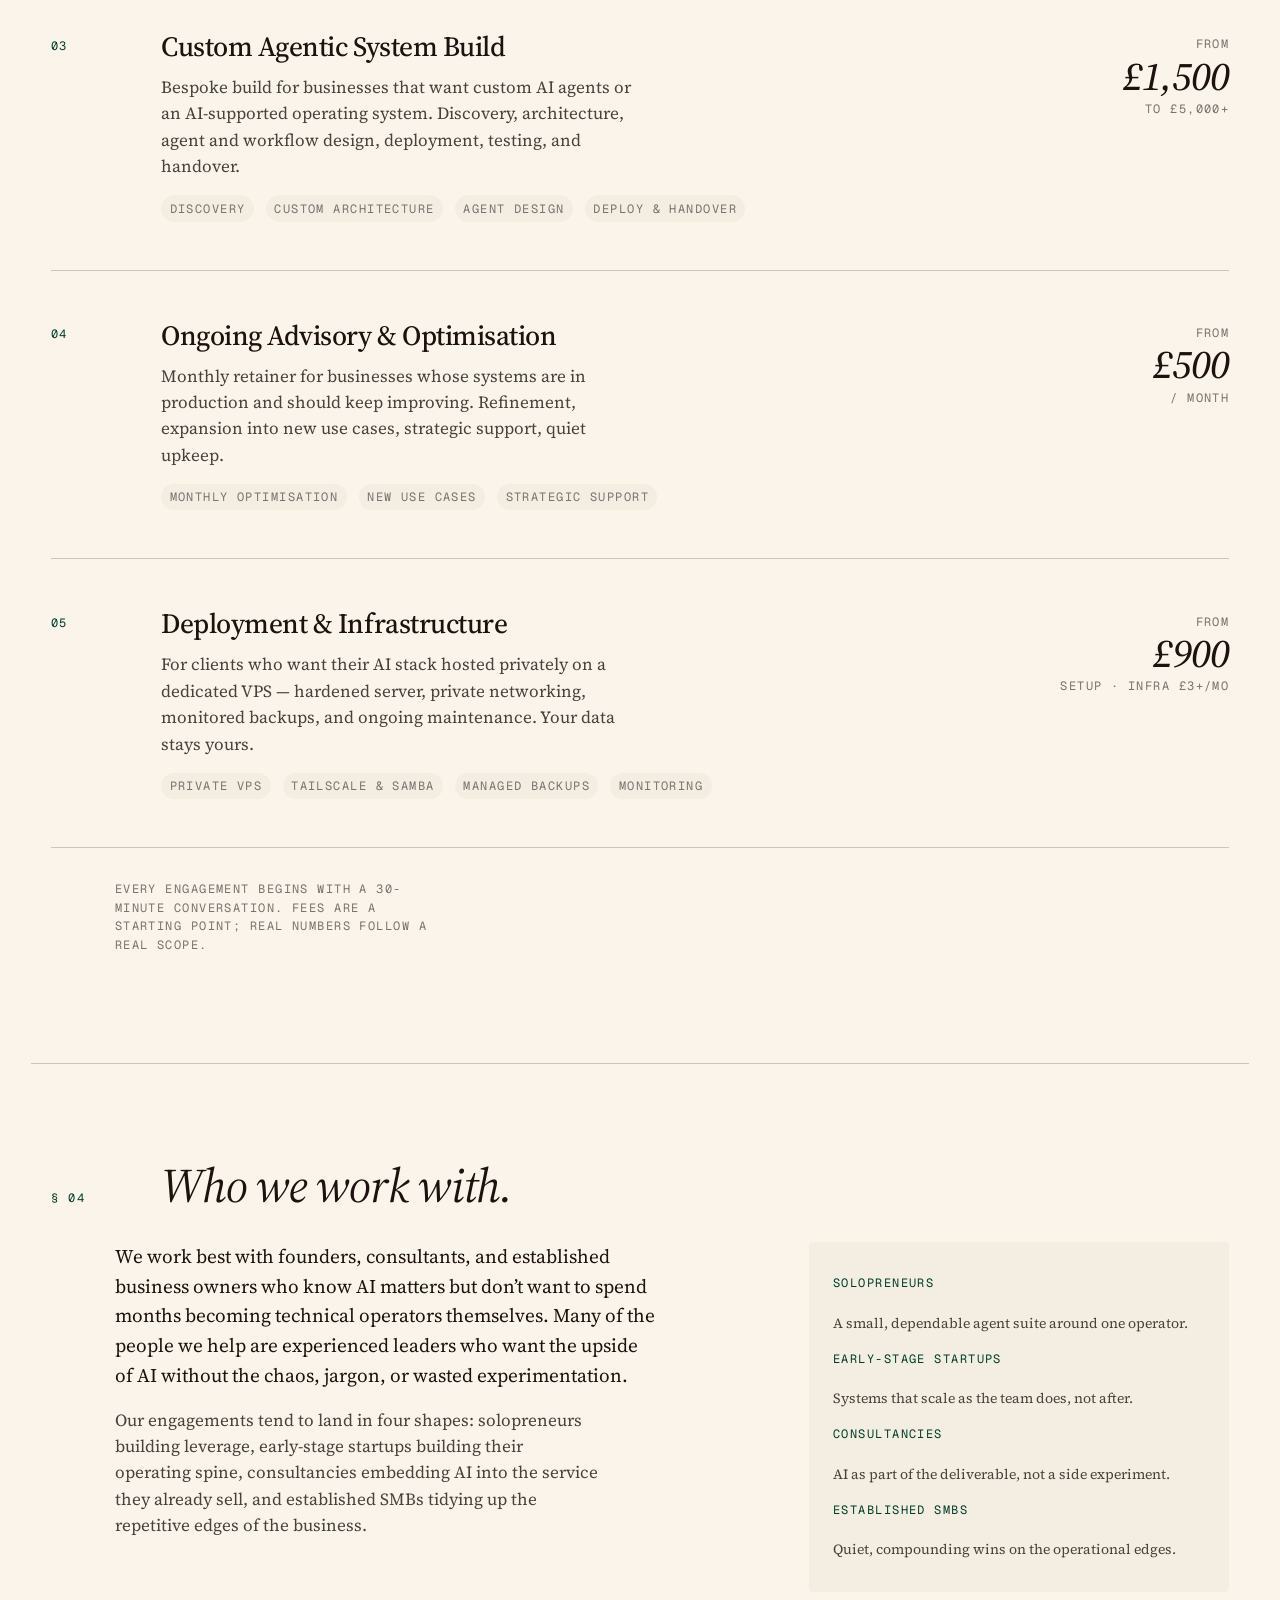
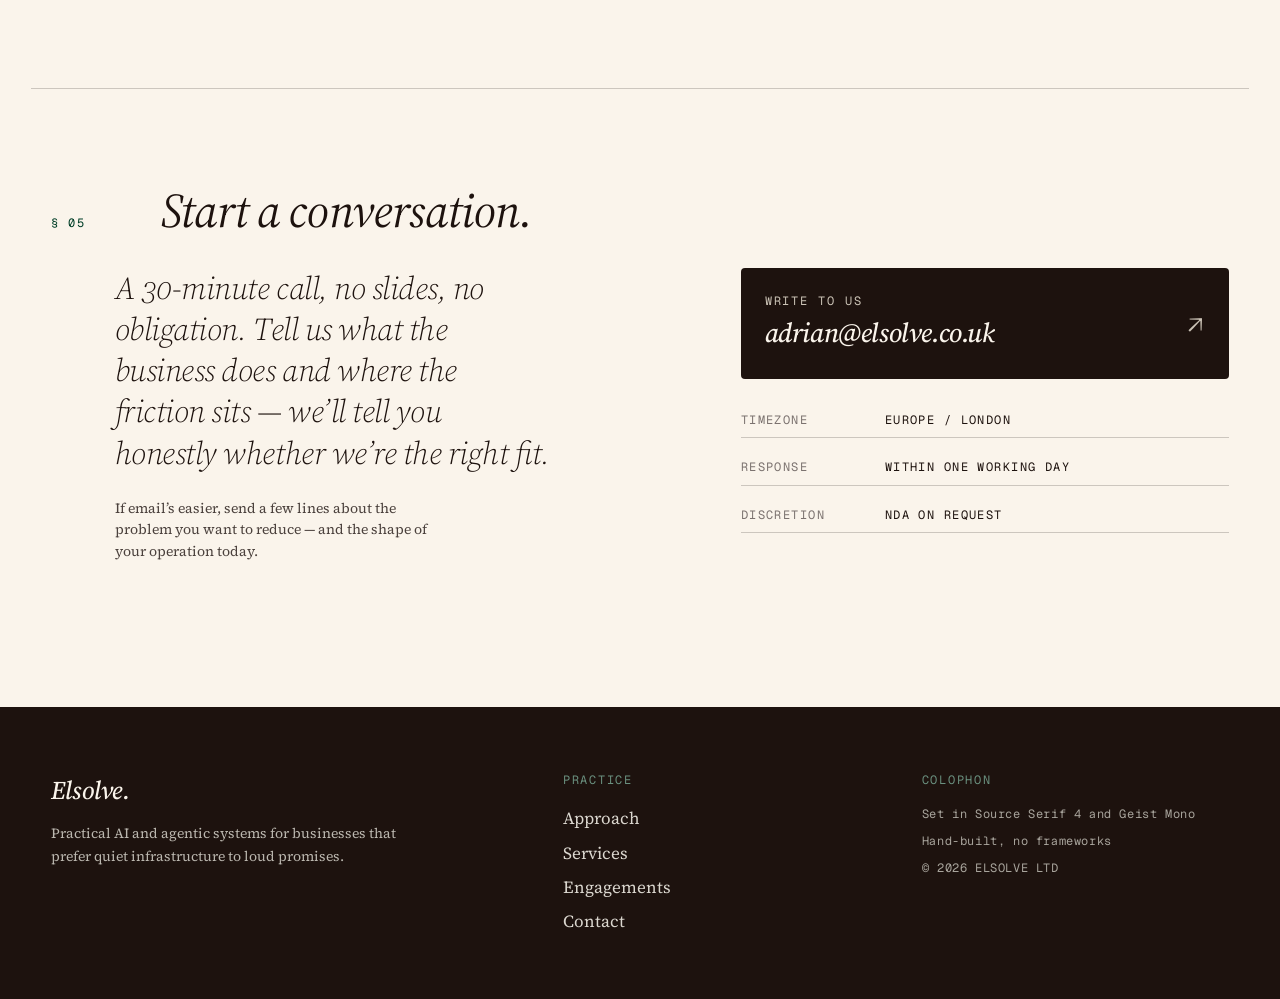
==== commit 9693a0d3: "Swap contact email to adrian@elsolve.co.uk" ====
--- a/index.html
+++ b/index.html
@@ -351,9 +351,9 @@
     </div>
 
     <div class="contact-actions">
-      <a class="btn-ink" href="mailto:hello@elsolve.co.uk?subject=ELSOLVE%20%E2%80%94%20conversation">
+      <a class="btn-ink" href="mailto:adrian@elsolve.co.uk?subject=ELSOLVE%20%E2%80%94%20conversation">
         <span class="btn-label">Write to us</span>
-        <span class="btn-addr">hello@elsolve.co.uk</span>
+        <span class="btn-addr">adrian@elsolve.co.uk</span>
         <span class="btn-arrow" aria-hidden="true">&#8599;</span>
       </a>
       <ul class="contact-meta" role="list">
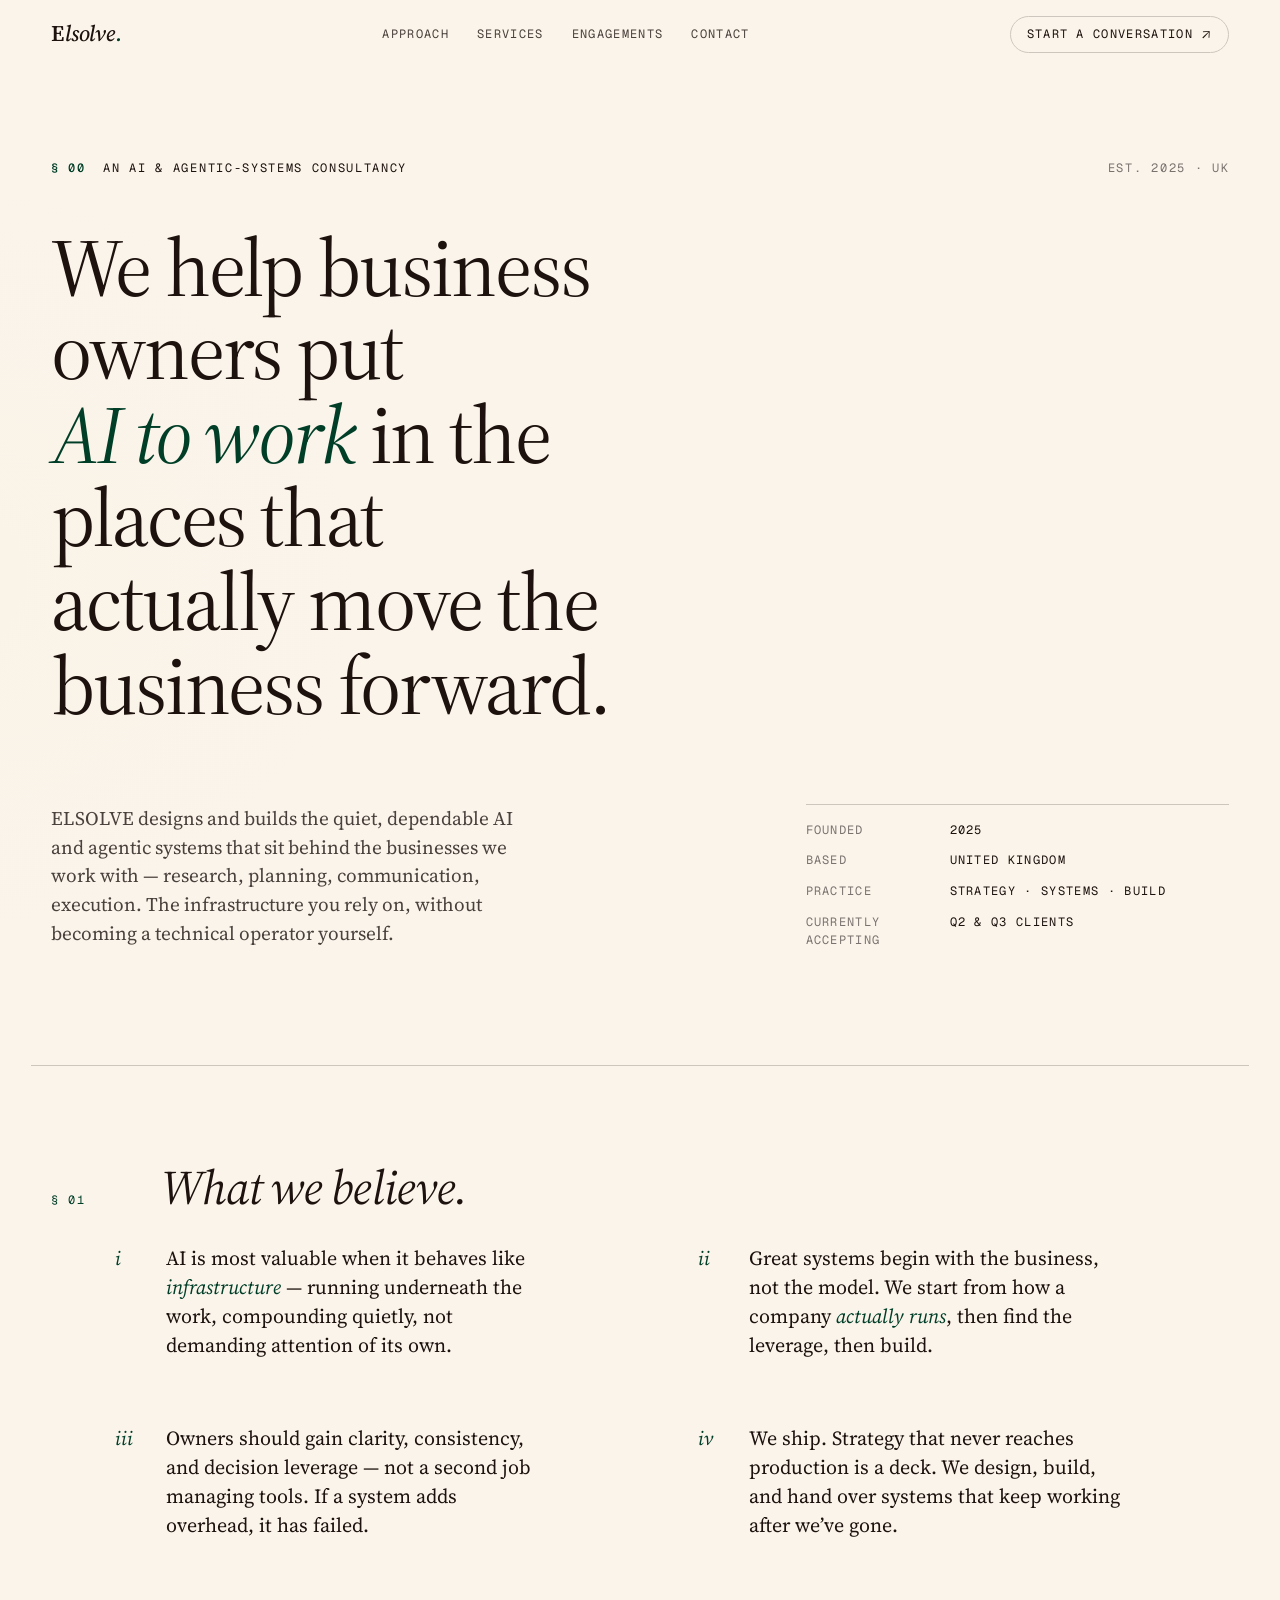
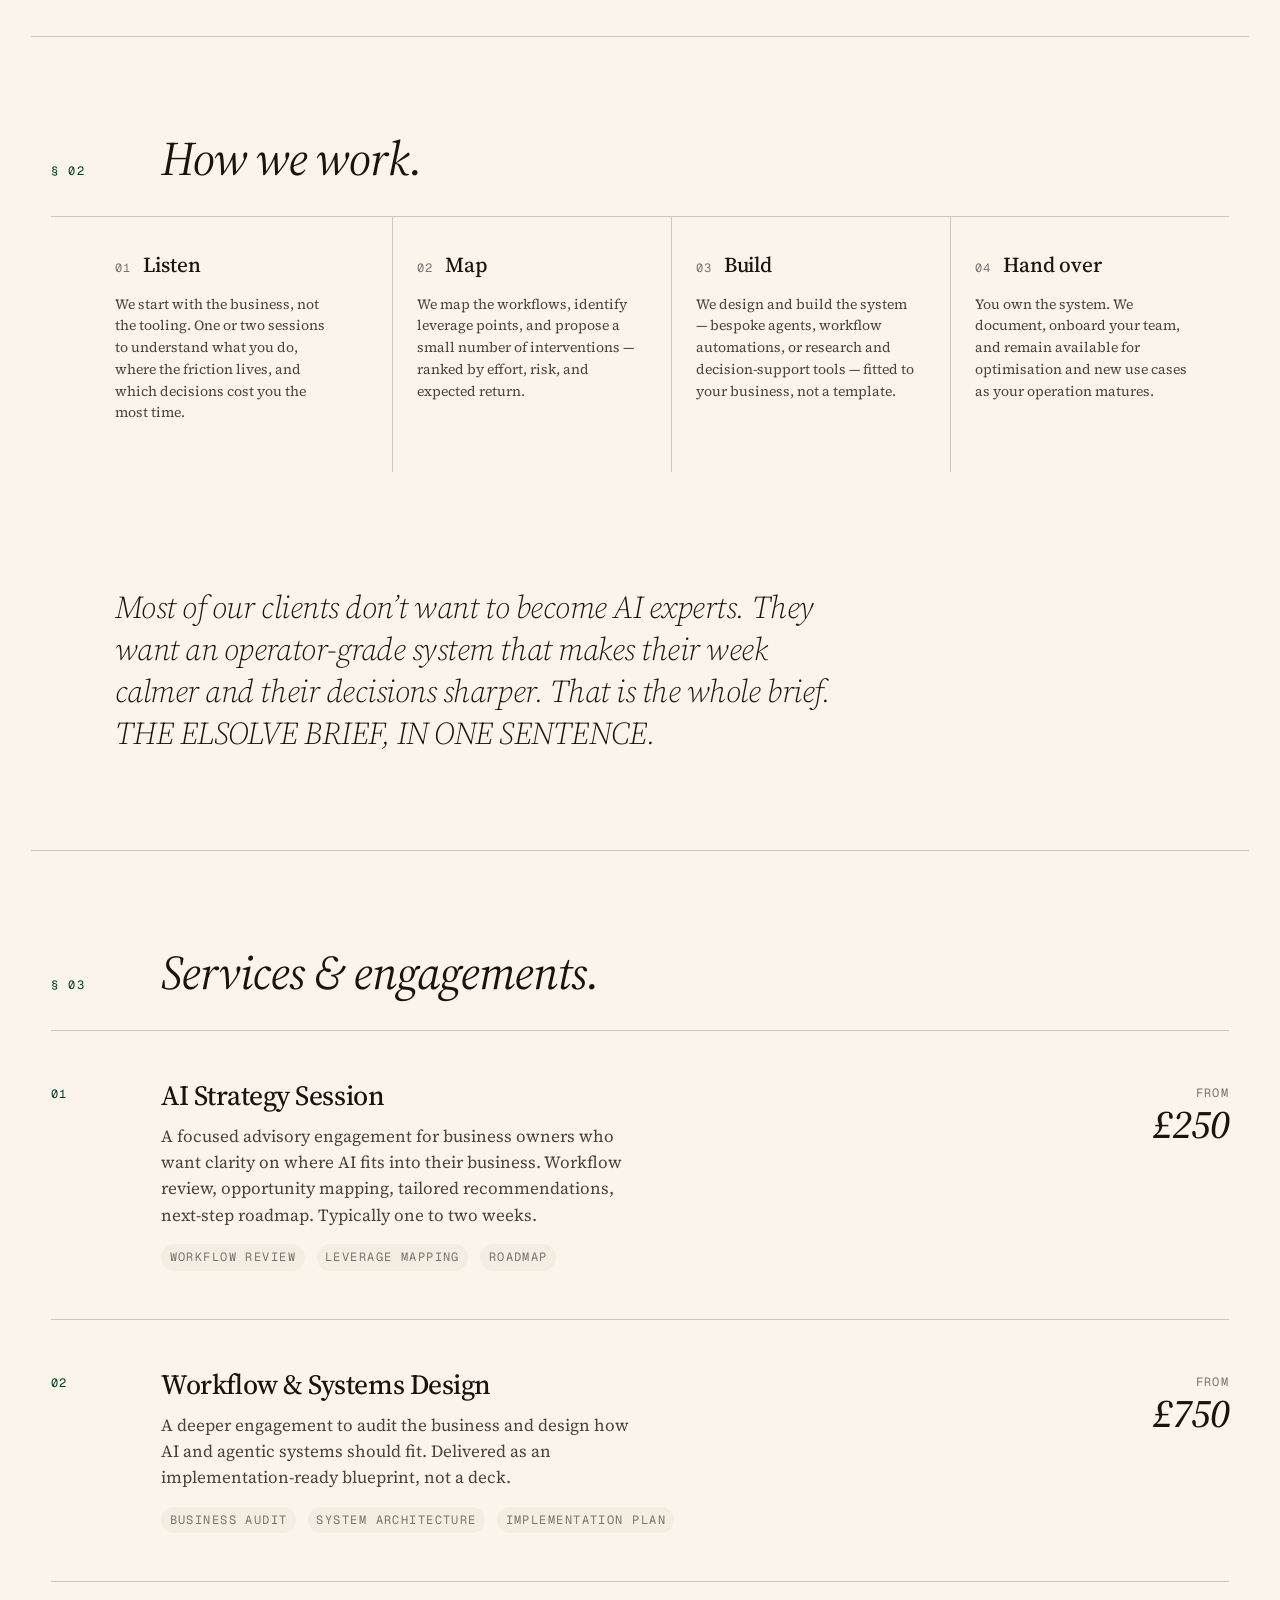
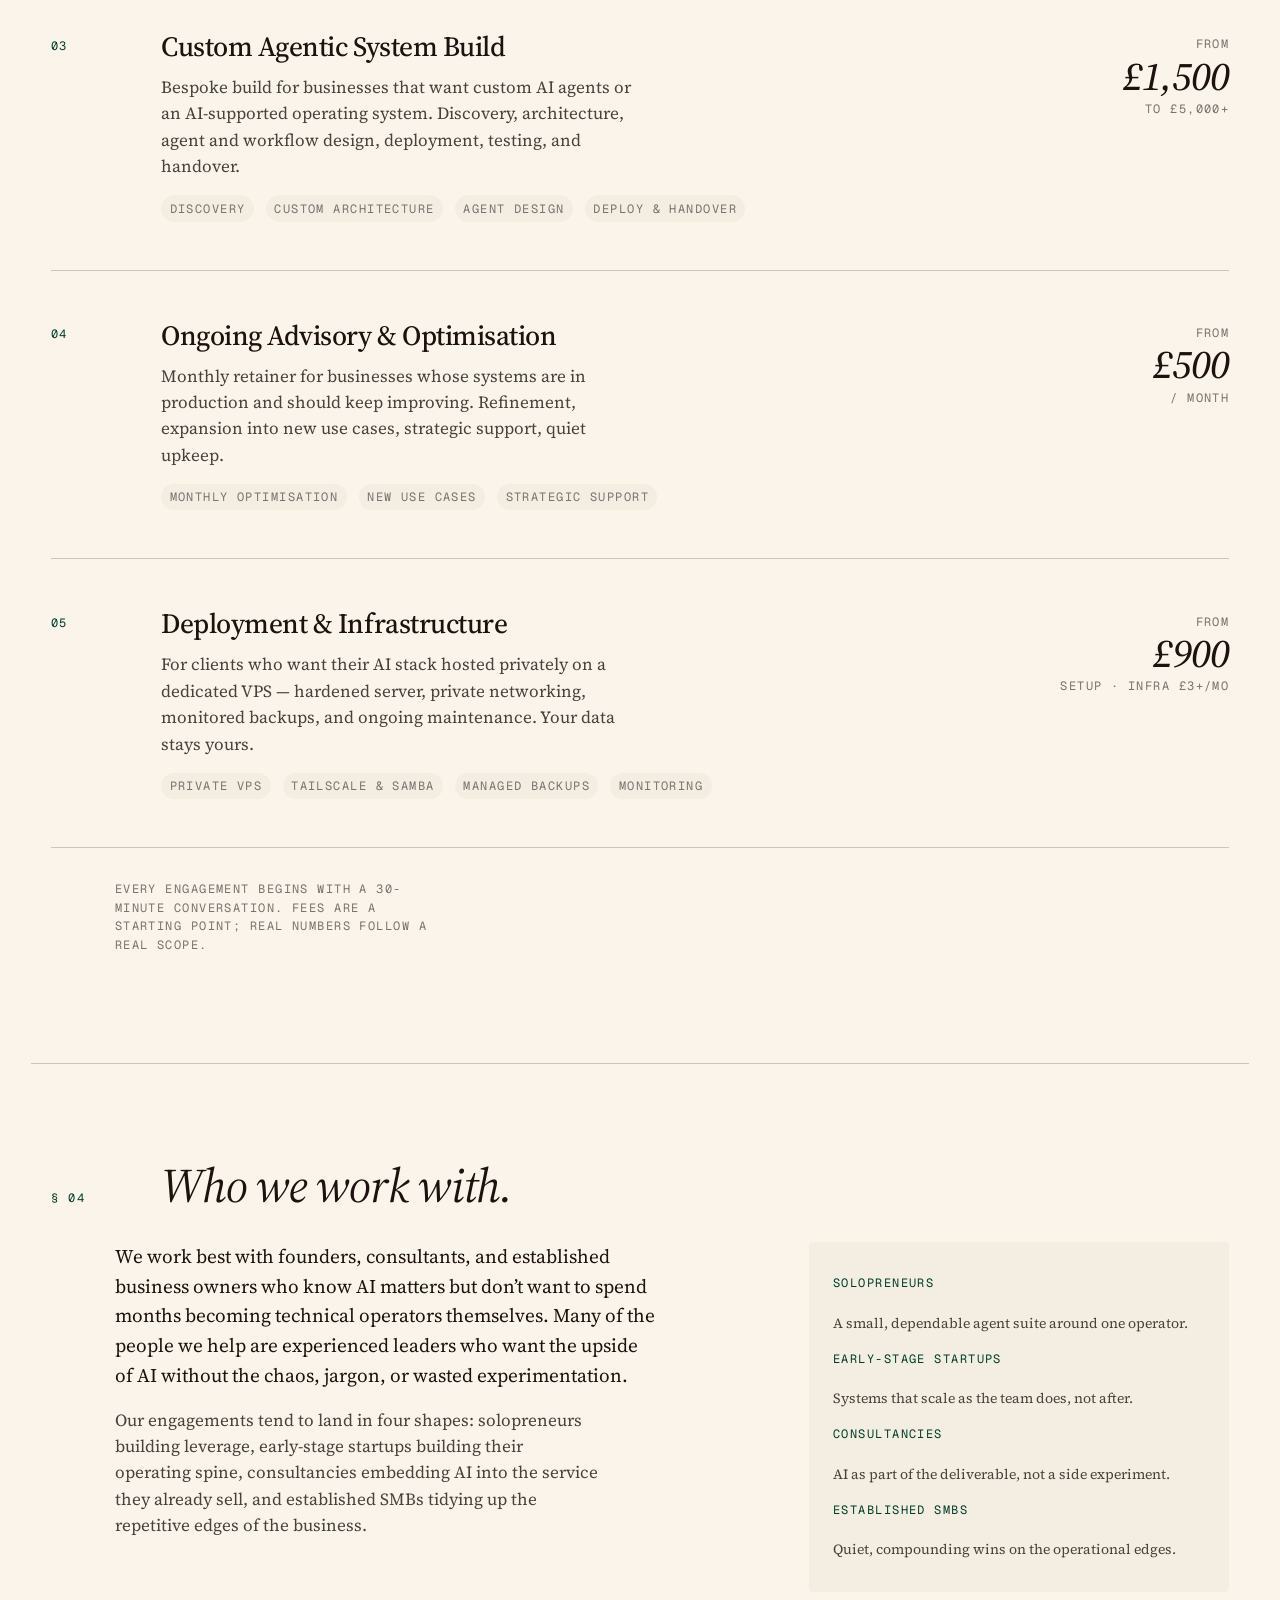
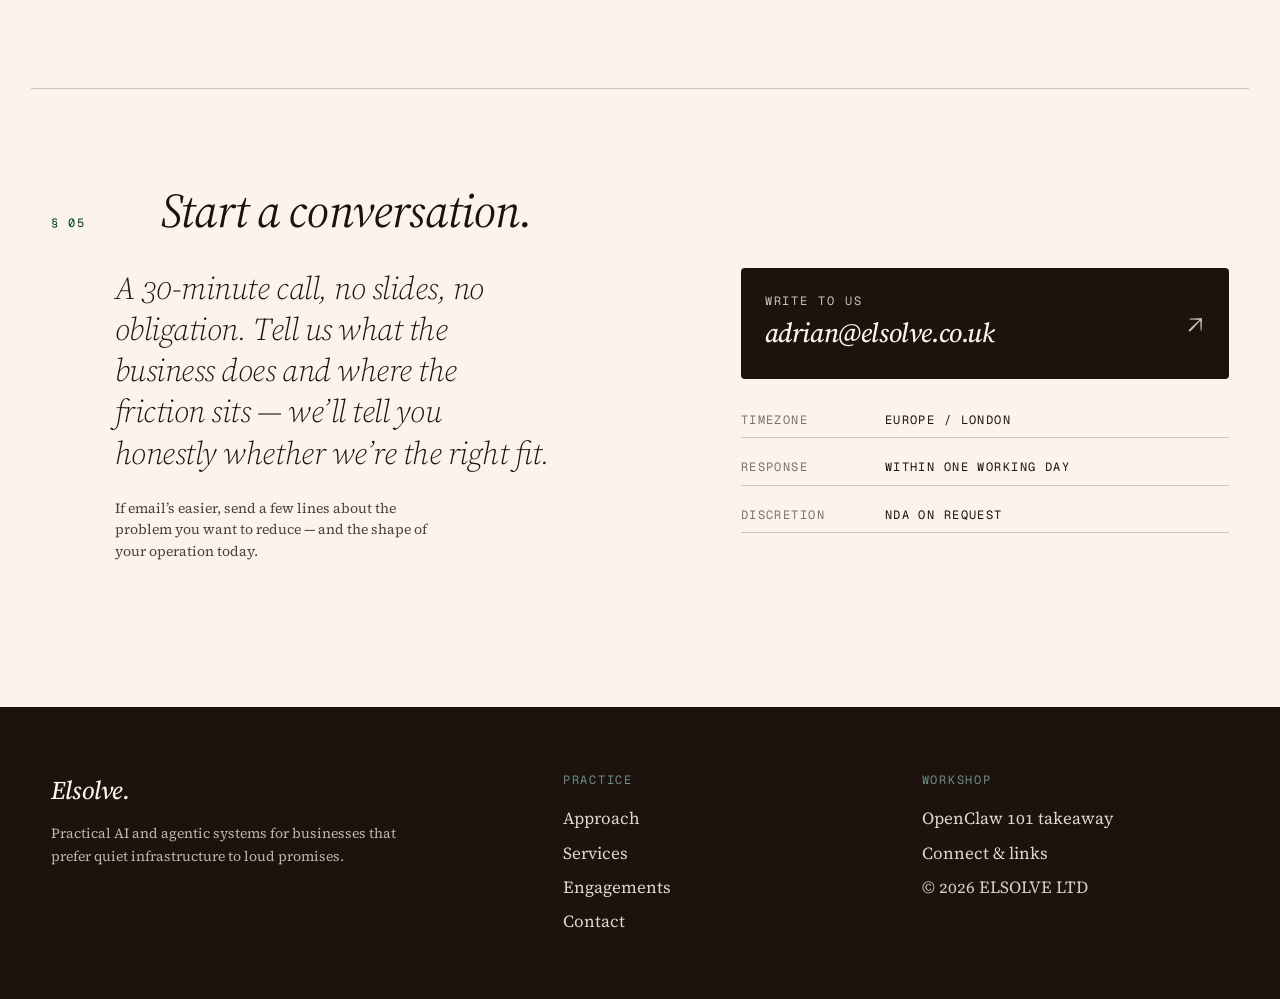
==== commit 62954fb2: "Add /takeaway and /links landing pages for workshop QR codes - New /takeaway page: OpenClaw 101 post" ====
--- a/index.html
+++ b/index.html
@@ -385,10 +385,10 @@
     </div>
 
     <div class="foot-col">
-      <span class="foot-label">Colophon</span>
-      <ul role="list" class="colophon">
-        <li>Set in Source Serif 4 and Geist Mono</li>
-        <li>Hand-built, no frameworks</li>
+      <span class="foot-label">Workshop</span>
+      <ul role="list">
+        <li><a href="/takeaway">OpenClaw 101 takeaway</a></li>
+        <li><a href="/links">Connect &amp; links</a></li>
         <li>&copy; <span id="year">2026</span> ELSOLVE LTD</li>
       </ul>
     </div>
--- a/styles.css
+++ b/styles.css
@@ -824,6 +824,164 @@
 }
 
 /* ══════════════════════════════════════════════════════════════
+   LINKS HUB (QR-landing page at /links)
+   ══════════════════════════════════════════════════════════════ */
+.sr-only {
+  position: absolute;
+  width: 1px;
+  height: 1px;
+  padding: 0;
+  margin: -1px;
+  overflow: hidden;
+  clip: rect(0, 0, 0, 0);
+  white-space: nowrap;
+  border: 0;
+}
+
+.links-main {
+  padding-bottom: clamp(var(--space-8), 10vw, var(--space-10));
+}
+
+.links-hero {
+  padding-top: clamp(var(--space-7), 7vw, var(--space-9));
+  padding-bottom: clamp(var(--space-6), 5vw, var(--space-8));
+}
+.links-display {
+  font-family: var(--ff-serif);
+  font-weight: 400;
+  font-size: clamp(2.2rem, 1.4rem + 3.4vw, 4.2rem);
+  line-height: 1.05;
+  letter-spacing: -0.022em;
+  margin: 0 0 clamp(var(--space-5), 3vw, var(--space-6));
+  color: var(--ink);
+  max-width: 20ch;
+  font-optical-sizing: auto;
+}
+.links-display em {
+  font-style: italic;
+  font-weight: 400;
+  color: var(--accent-ink);
+}
+.links-lede {
+  font-family: var(--ff-serif);
+  font-size: var(--fs-lede);
+  line-height: 1.55;
+  color: var(--ink-2);
+  max-width: 58ch;
+  margin: 0;
+}
+
+.link-tiles {
+  display: grid;
+  grid-template-columns: repeat(2, minmax(0, 1fr));
+  gap: clamp(var(--space-3), 1.4vw, var(--space-4));
+  margin-top: clamp(var(--space-5), 3vw, var(--space-6));
+  padding-left: clamp(0px, 5vw, calc(4.5rem + var(--space-7)));
+}
+@media (max-width: 720px) {
+  .link-tiles { grid-template-columns: 1fr; padding-left: 0; }
+}
+
+.link-tile {
+  position: relative;
+  display: grid;
+  grid-template-columns: 1fr auto;
+  grid-template-rows: auto auto auto;
+  column-gap: var(--space-4);
+  row-gap: var(--space-2);
+  padding: clamp(var(--space-5), 2.2vw, var(--space-6)) clamp(var(--space-5), 2.4vw, var(--space-6));
+  background: var(--paper-2);
+  border: 1px solid var(--rule);
+  border-radius: 6px;
+  text-decoration: none;
+  color: var(--ink);
+  transition:
+    background 220ms ease,
+    border-color 220ms ease,
+    transform 180ms cubic-bezier(.2,.7,.2,1),
+    box-shadow 220ms ease;
+}
+.link-tile:hover {
+  background: var(--paper-deep);
+  border-color: var(--rule-strong);
+  transform: translateY(-1px);
+  box-shadow: 0 6px 24px -12px oklch(0.2 0.02 42 / 0.25);
+}
+.link-tile:focus-visible {
+  outline: 2px solid var(--accent-ink);
+  outline-offset: 3px;
+}
+
+.tile-label {
+  grid-column: 1;
+  grid-row: 1;
+  font-family: var(--ff-mono);
+  font-size: var(--fs-micro);
+  text-transform: uppercase;
+  letter-spacing: 0.14em;
+  color: var(--accent-ink);
+}
+.tile-title {
+  grid-column: 1;
+  grid-row: 2;
+  font-family: var(--ff-serif);
+  font-style: italic;
+  font-weight: 500;
+  font-size: clamp(1.25rem, 1.05rem + 0.7vw, 1.6rem);
+  line-height: 1.2;
+  letter-spacing: -0.015em;
+  color: var(--ink);
+}
+.tile-note {
+  grid-column: 1;
+  grid-row: 3;
+  font-family: var(--ff-serif);
+  font-size: var(--fs-small);
+  line-height: 1.5;
+  color: var(--ink-2);
+  max-width: 44ch;
+}
+.tile-arrow {
+  grid-column: 2;
+  grid-row: 1 / 4;
+  align-self: center;
+  font-family: var(--ff-serif);
+  font-size: 1.6rem;
+  line-height: 1;
+  color: var(--ink-3);
+  transition: transform 240ms cubic-bezier(.2,.7,.2,1), color 180ms ease;
+}
+.link-tile:hover .tile-arrow {
+  color: var(--accent-ink);
+  transform: translate(3px, -3px);
+}
+
+.link-tile--primary {
+  background: var(--ink);
+  border-color: var(--ink);
+  color: var(--paper);
+}
+.link-tile--primary .tile-label { color: oklch(0.82 0.02 82); }
+.link-tile--primary .tile-title { color: var(--paper); font-style: italic; }
+.link-tile--primary .tile-note { color: oklch(0.82 0.02 82); }
+.link-tile--primary .tile-arrow { color: oklch(0.82 0.02 82); }
+.link-tile--primary:hover {
+  background: var(--accent-ink);
+  border-color: var(--accent-ink);
+}
+.link-tile--primary:hover .tile-arrow { color: var(--paper); }
+
+.link-tile--accent {
+  background: var(--accent-soft);
+  border-color: oklch(0.82 0.06 163);
+}
+.link-tile--accent .tile-label { color: var(--accent-ink); }
+.link-tile--accent:hover {
+  background: oklch(0.88 0.05 163);
+  border-color: var(--accent-ink);
+}
+
+/* ══════════════════════════════════════════════════════════════
    REVEAL ON SCROLL (progressive enhancement)
    ══════════════════════════════════════════════════════════════ */
 [data-reveal] {
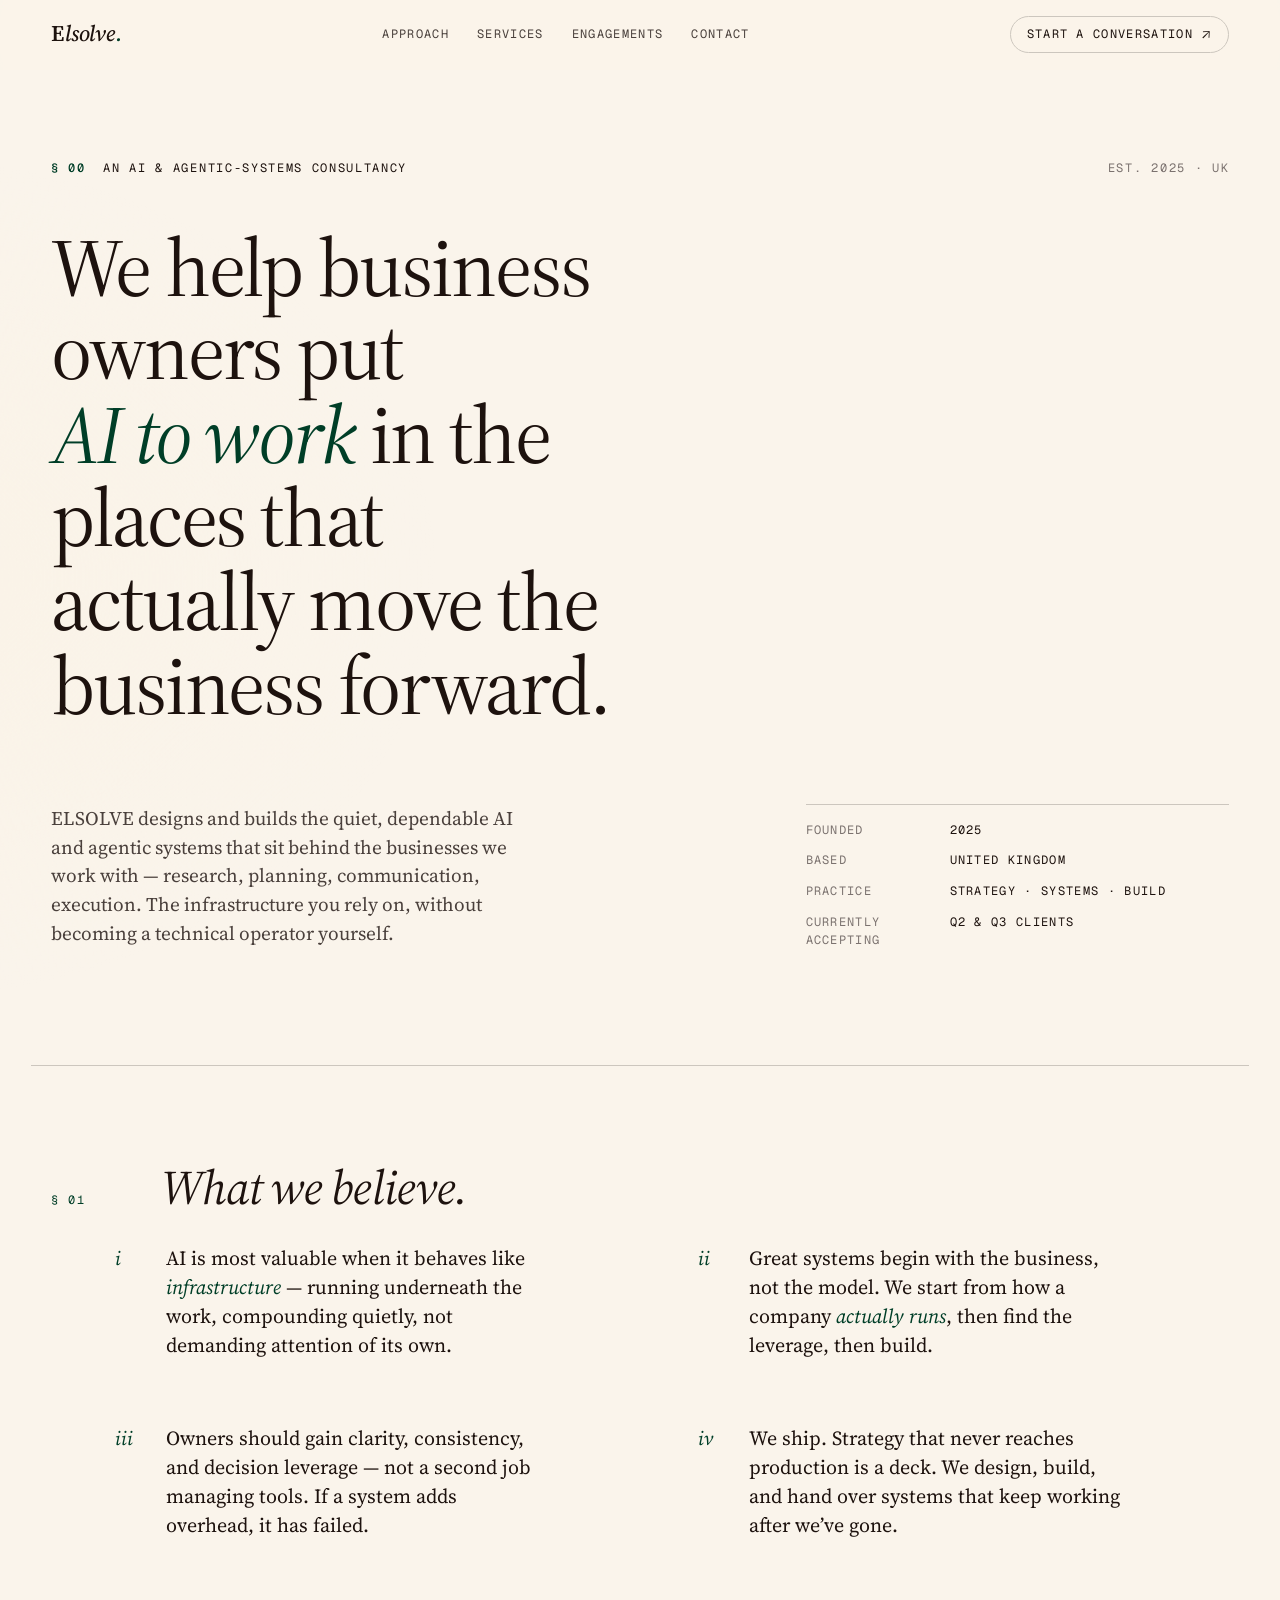
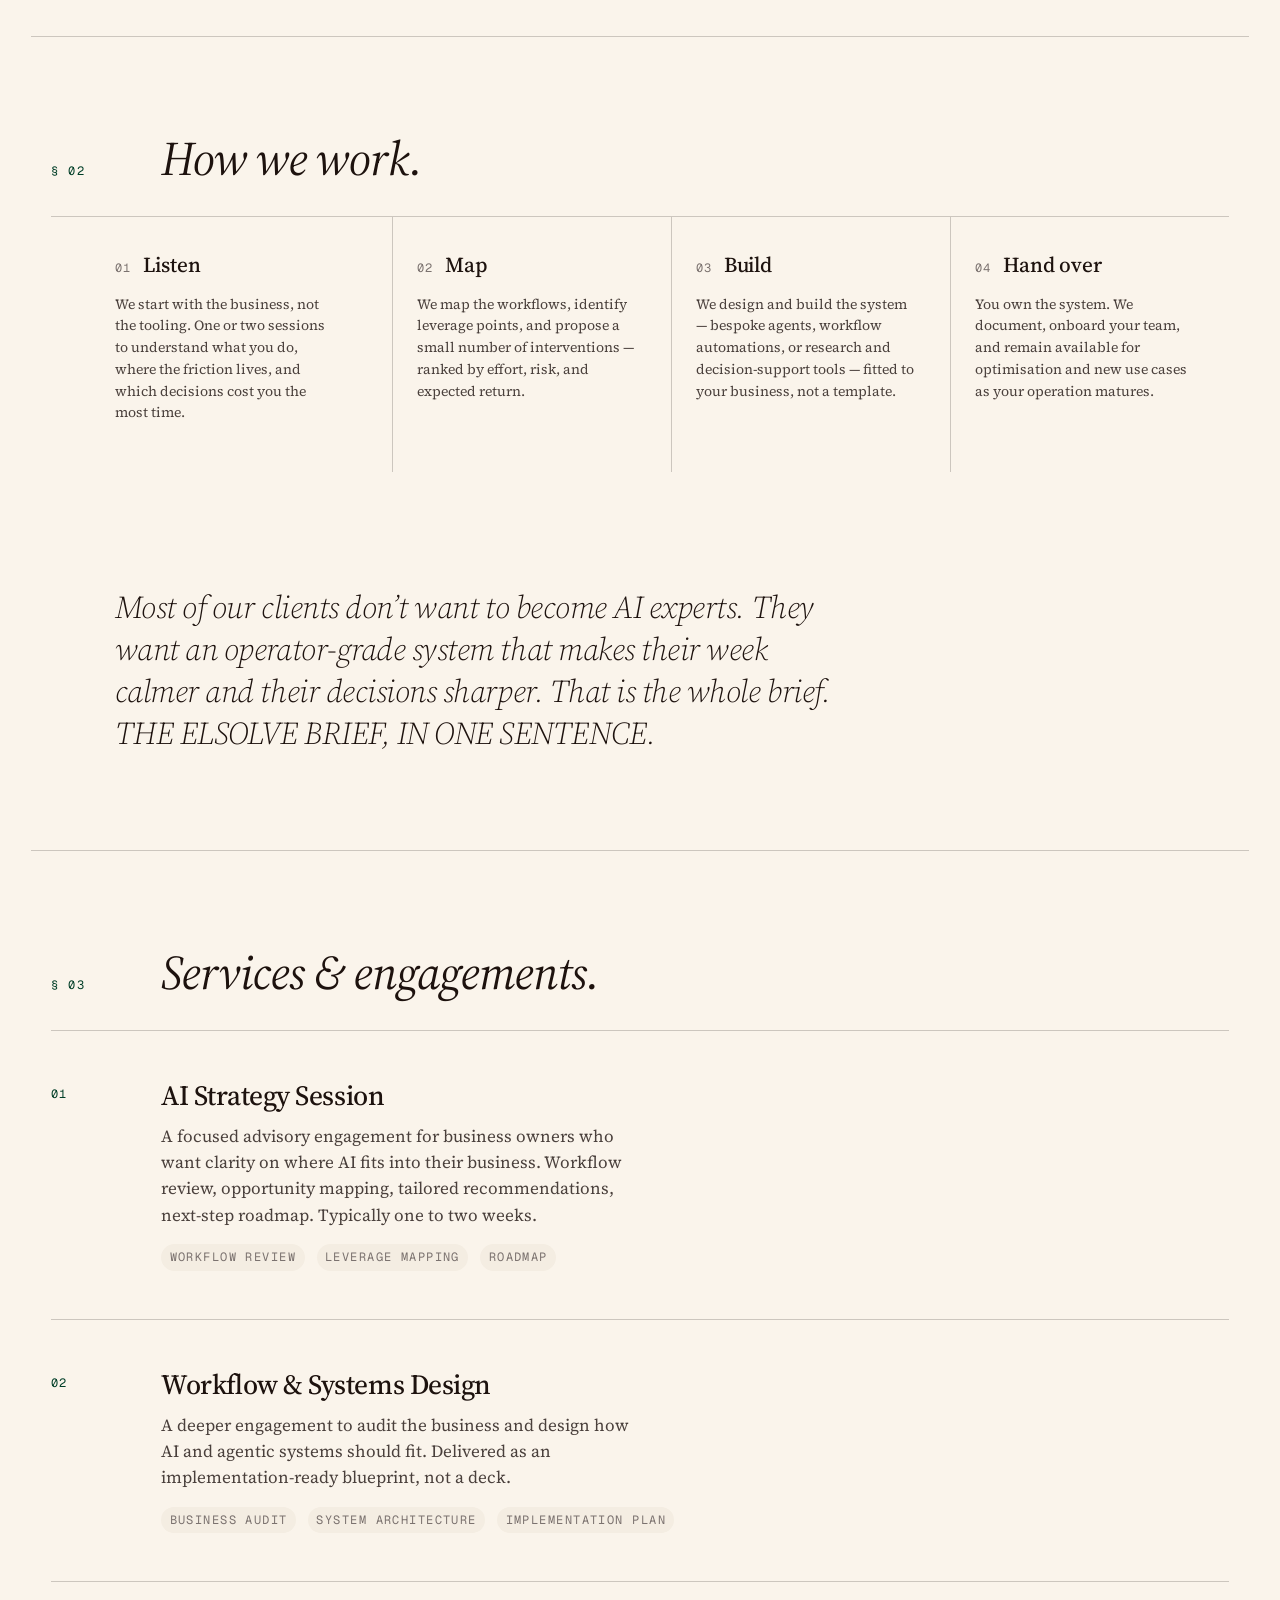
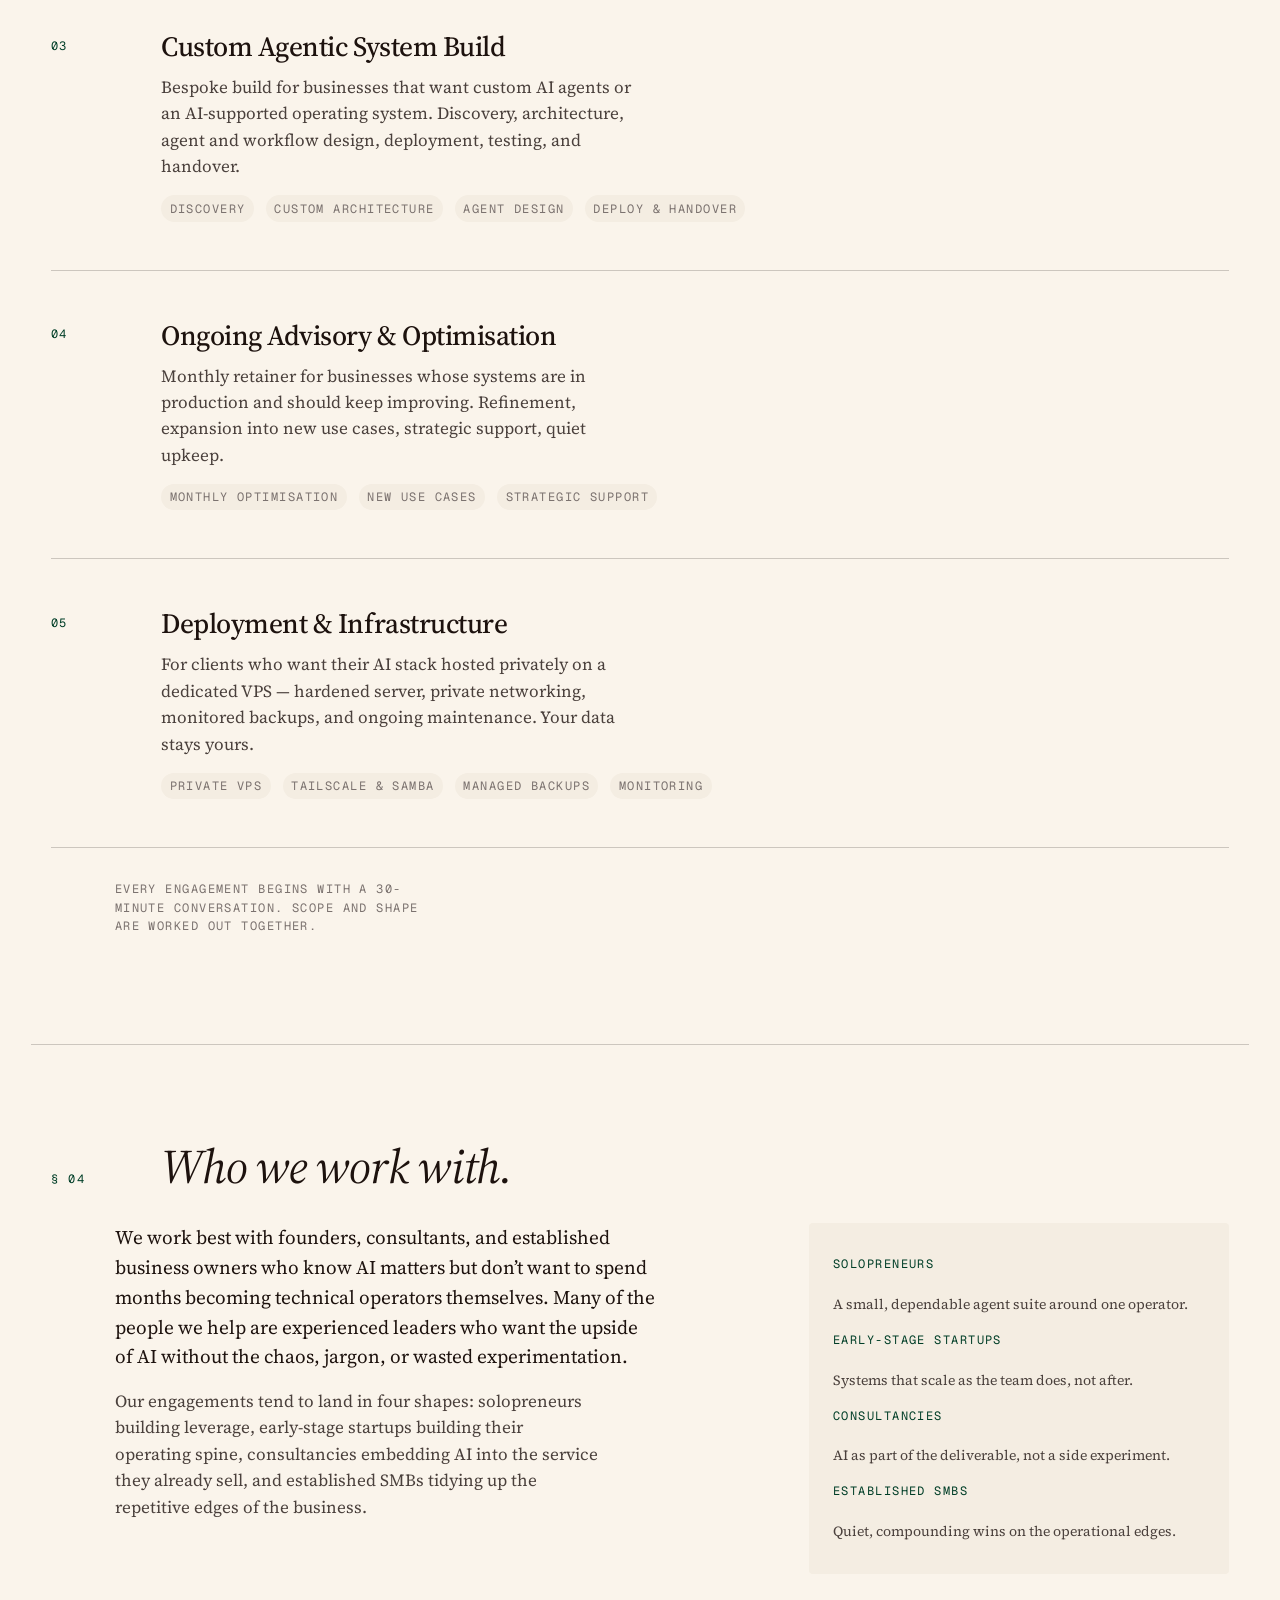
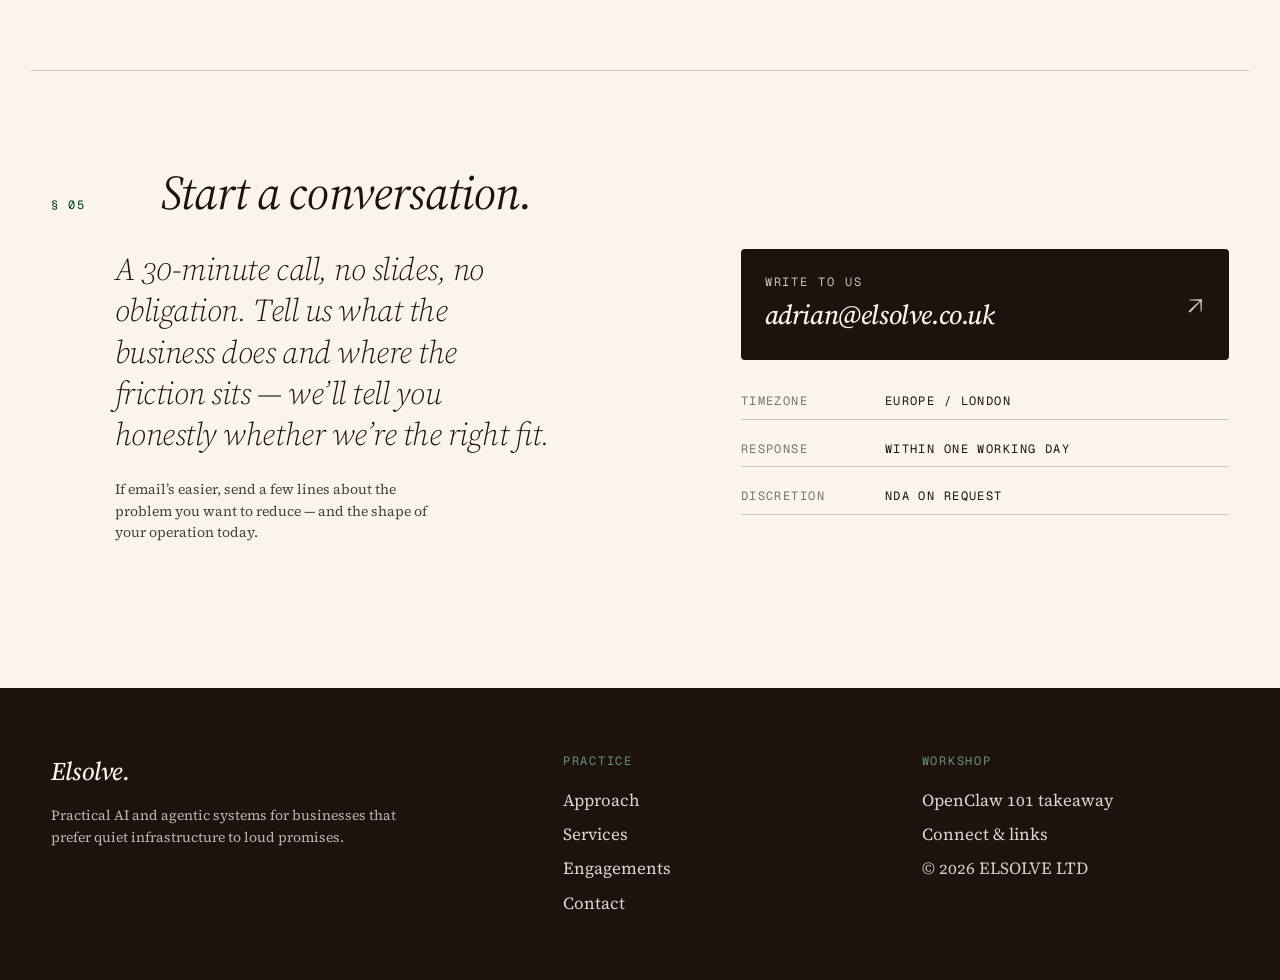
==== commit 0b567761: "Remove prices from services and takeaway pages - index.html: drop the five .svc-price blocks from th" ====
--- a/index.html
+++ b/index.html
@@ -192,10 +192,6 @@
           <li>Roadmap</li>
         </ul>
       </div>
-      <div class="svc-price">
-        <span class="price-label">From</span>
-        <span class="price-fig">&pound;250</span>
-      </div>
     </li>
 
     <li class="svc">
@@ -211,10 +207,6 @@
           <li>System architecture</li>
           <li>Implementation plan</li>
         </ul>
-      </div>
-      <div class="svc-price">
-        <span class="price-label">From</span>
-        <span class="price-fig">&pound;750</span>
       </div>
     </li>
 
@@ -234,11 +226,6 @@
           <li>Deploy &amp; handover</li>
         </ul>
       </div>
-      <div class="svc-price">
-        <span class="price-label">From</span>
-        <span class="price-fig">&pound;1,500</span>
-        <span class="price-note">to &pound;5,000+</span>
-      </div>
     </li>
 
     <li class="svc">
@@ -255,11 +242,6 @@
           <li>New use cases</li>
           <li>Strategic support</li>
         </ul>
-      </div>
-      <div class="svc-price">
-        <span class="price-label">From</span>
-        <span class="price-fig">&pound;500</span>
-        <span class="price-note">/ month</span>
       </div>
     </li>
 
@@ -279,17 +261,11 @@
           <li>Monitoring</li>
         </ul>
       </div>
-      <div class="svc-price">
-        <span class="price-label">From</span>
-        <span class="price-fig">&pound;900</span>
-        <span class="price-note">setup · infra &pound;3+/mo</span>
-      </div>
     </li>
   </ol>
 
   <p class="svc-foot">
-    Every engagement begins with a 30-minute conversation. Fees are a starting point; real numbers
-    follow a real scope.
+    Every engagement begins with a 30-minute conversation. Scope and shape are worked out together.
   </p>
 </section>
 
--- a/styles.css
+++ b/styles.css
@@ -505,7 +505,7 @@
 }
 .svc {
   display: grid;
-  grid-template-columns: 4.5rem minmax(0, 1fr) minmax(10rem, 14rem);
+  grid-template-columns: 4.5rem minmax(0, 1fr);
   gap: clamp(var(--space-4), 3vw, var(--space-7));
   padding: clamp(var(--space-6), 4vw, var(--space-7)) 0;
   border-bottom: 1px solid var(--rule);
@@ -556,52 +556,8 @@
   background: var(--paper-2);
   border-radius: 999px;
 }
-.svc-price {
-  text-align: right;
-  font-family: var(--ff-mono);
-  font-feature-settings: "tnum" 1;
-  display: grid;
-  gap: 2px;
-  padding-top: 0.3em;
-}
-.price-label {
-  font-size: var(--fs-micro);
-  text-transform: uppercase;
-  letter-spacing: 0.12em;
-  color: var(--ink-3);
-}
-.price-fig {
-  font-family: var(--ff-serif);
-  font-style: italic;
-  font-weight: 500;
-  font-size: clamp(1.8rem, 1.4rem + 1.4vw, 2.6rem);
-  color: var(--ink);
-  line-height: 1;
-  letter-spacing: -0.02em;
-}
-.price-note {
-  font-size: var(--fs-micro);
-  text-transform: uppercase;
-  letter-spacing: 0.12em;
-  color: var(--ink-3);
-  margin-top: 2px;
-}
-
 @media (max-width: 820px) {
   .svc { grid-template-columns: 2.5rem 1fr; }
-  .svc-price {
-    grid-column: 1 / -1;
-    text-align: left;
-    padding-top: 0;
-    padding-left: calc(2.5rem + var(--space-4));
-    display: flex;
-    align-items: baseline;
-    gap: var(--space-3);
-  }
-  .svc-price .price-note::before { content: "· "; }
-}
-@media (max-width: 520px) {
-  .svc-price { padding-left: 0; margin-top: var(--space-3); }
 }
 
 .svc-foot {
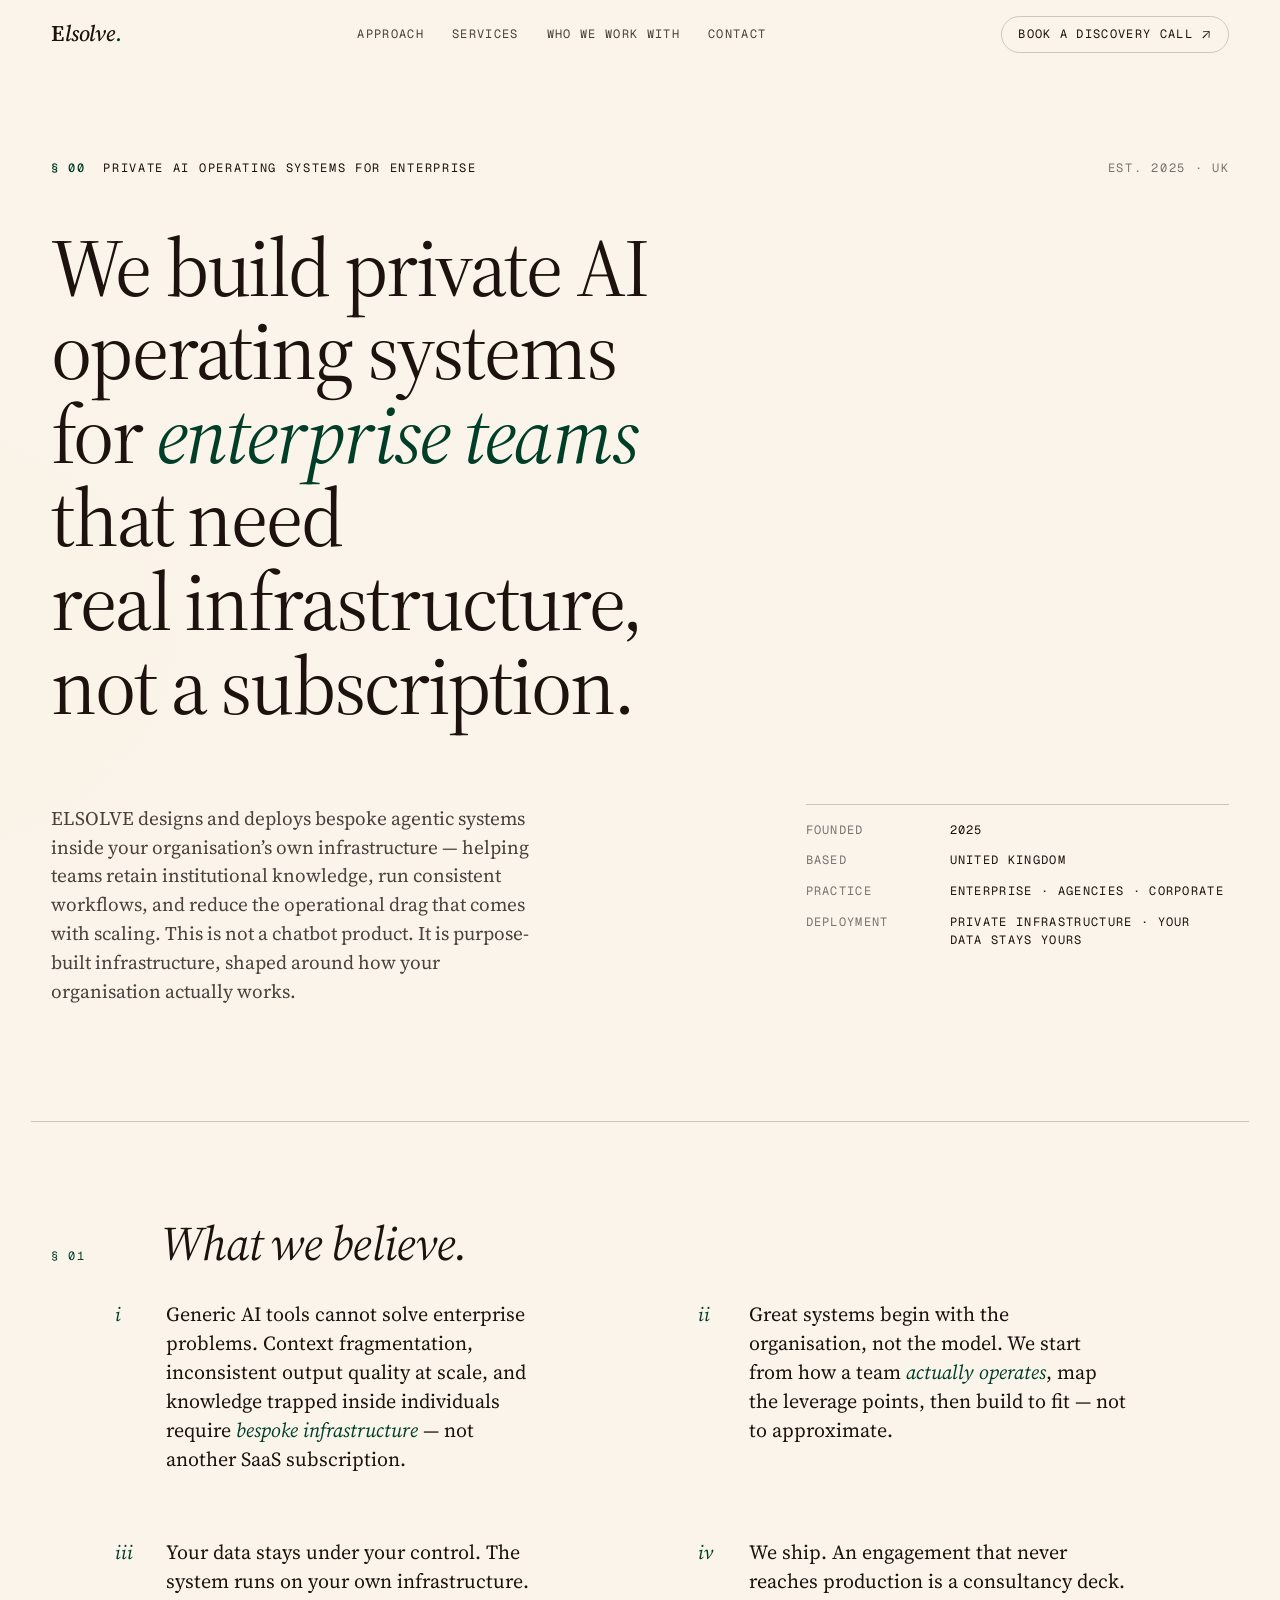
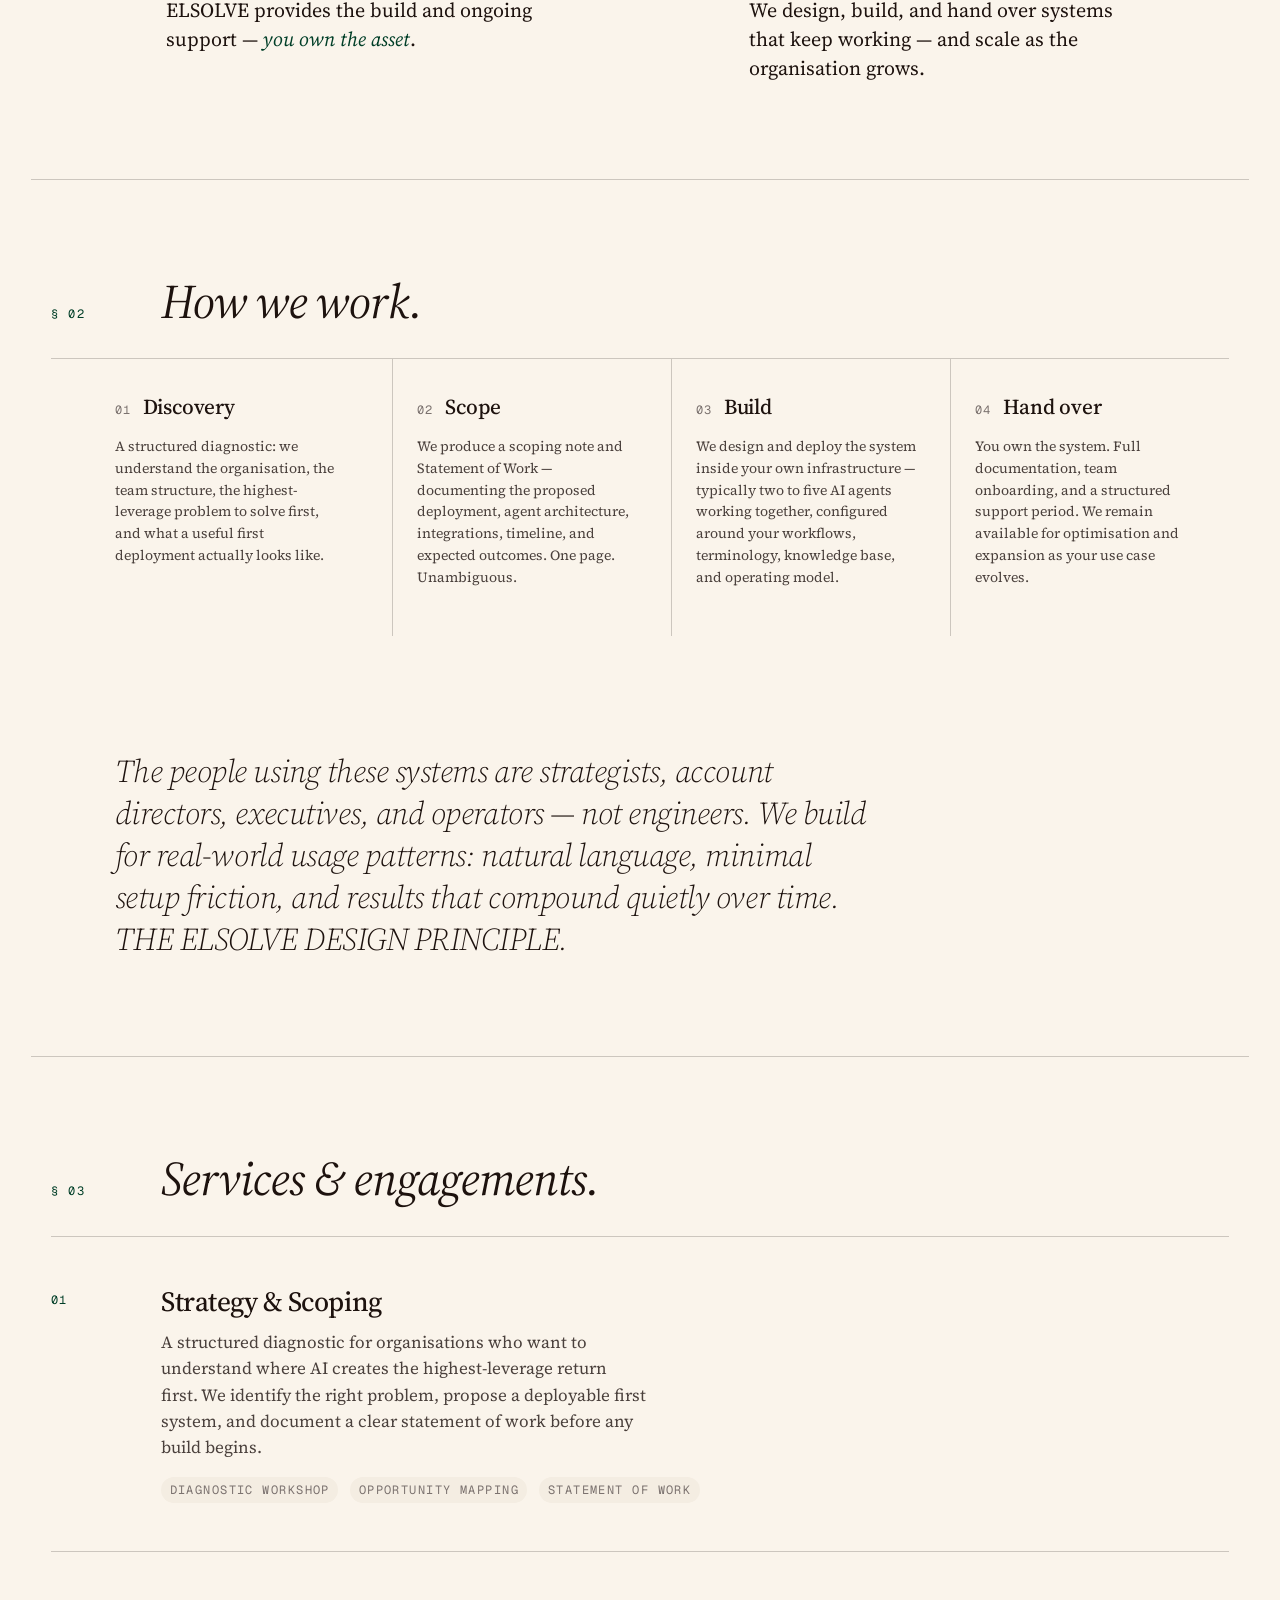
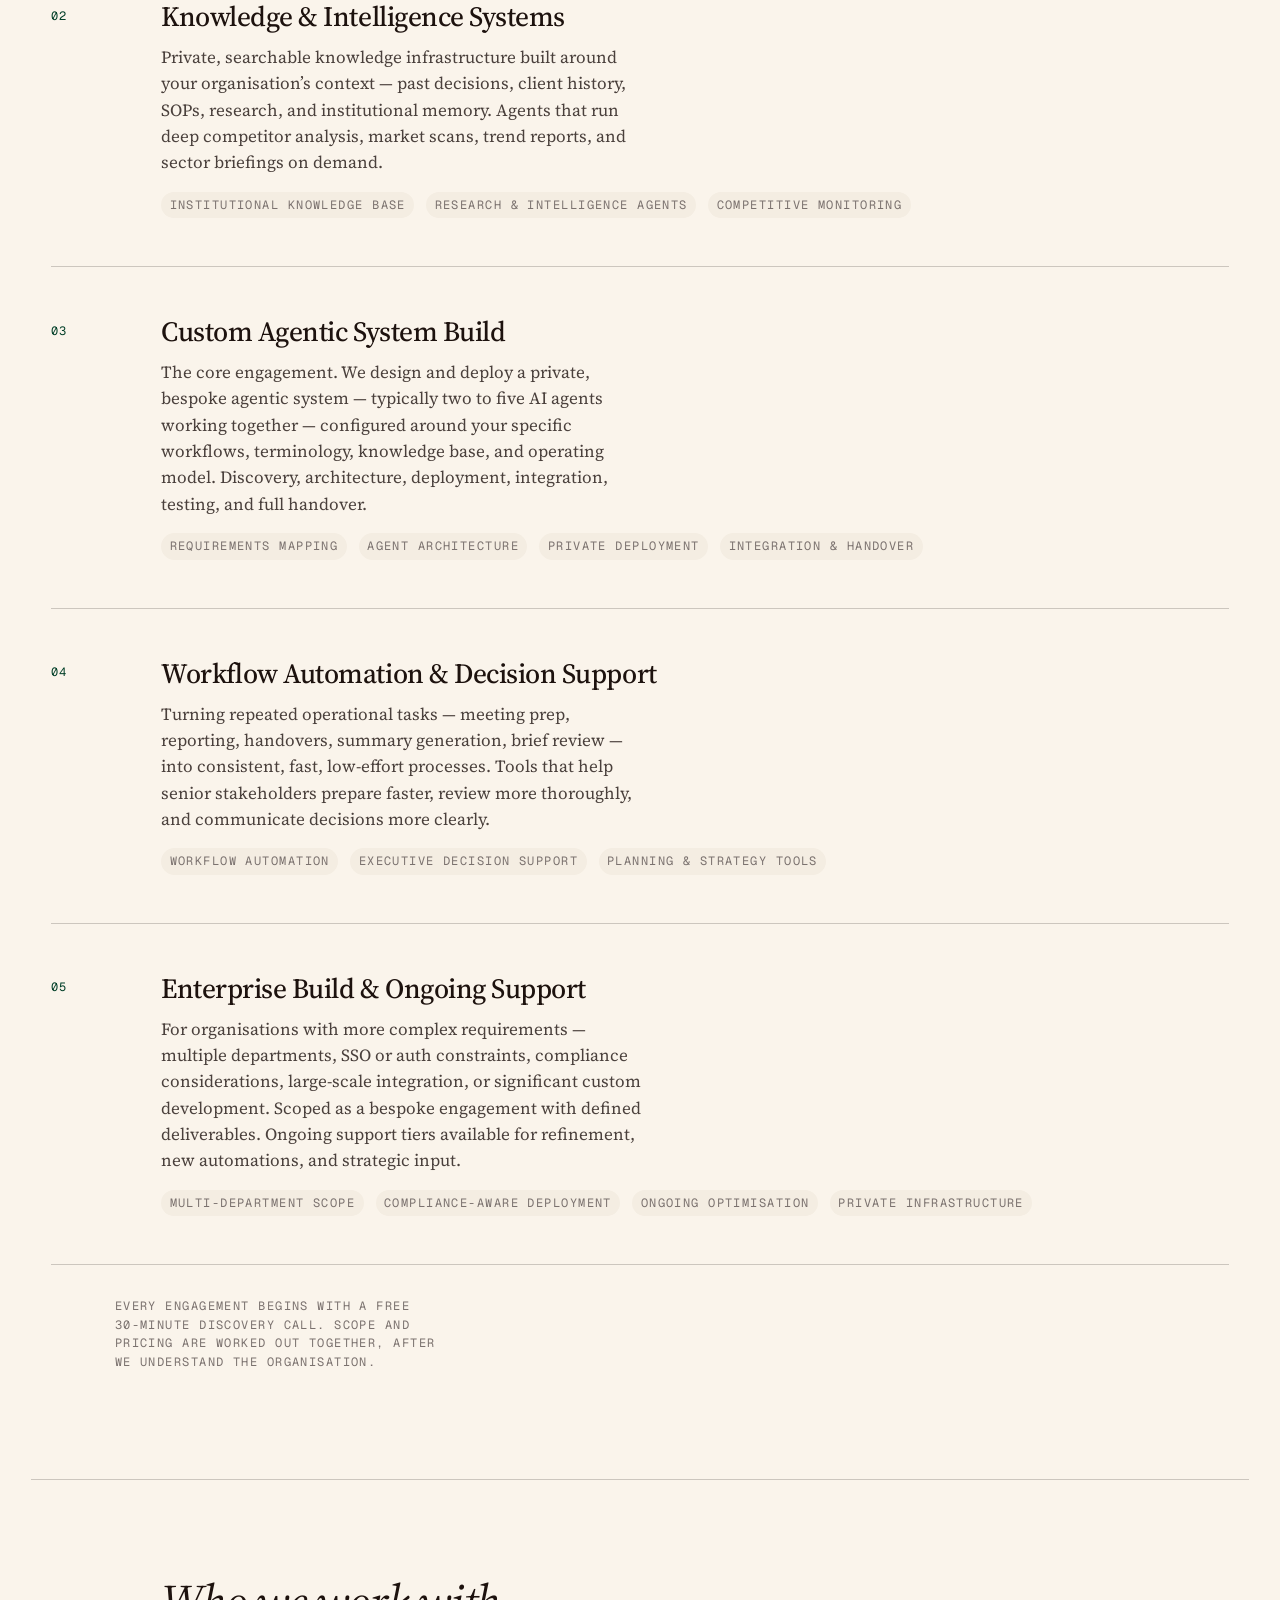
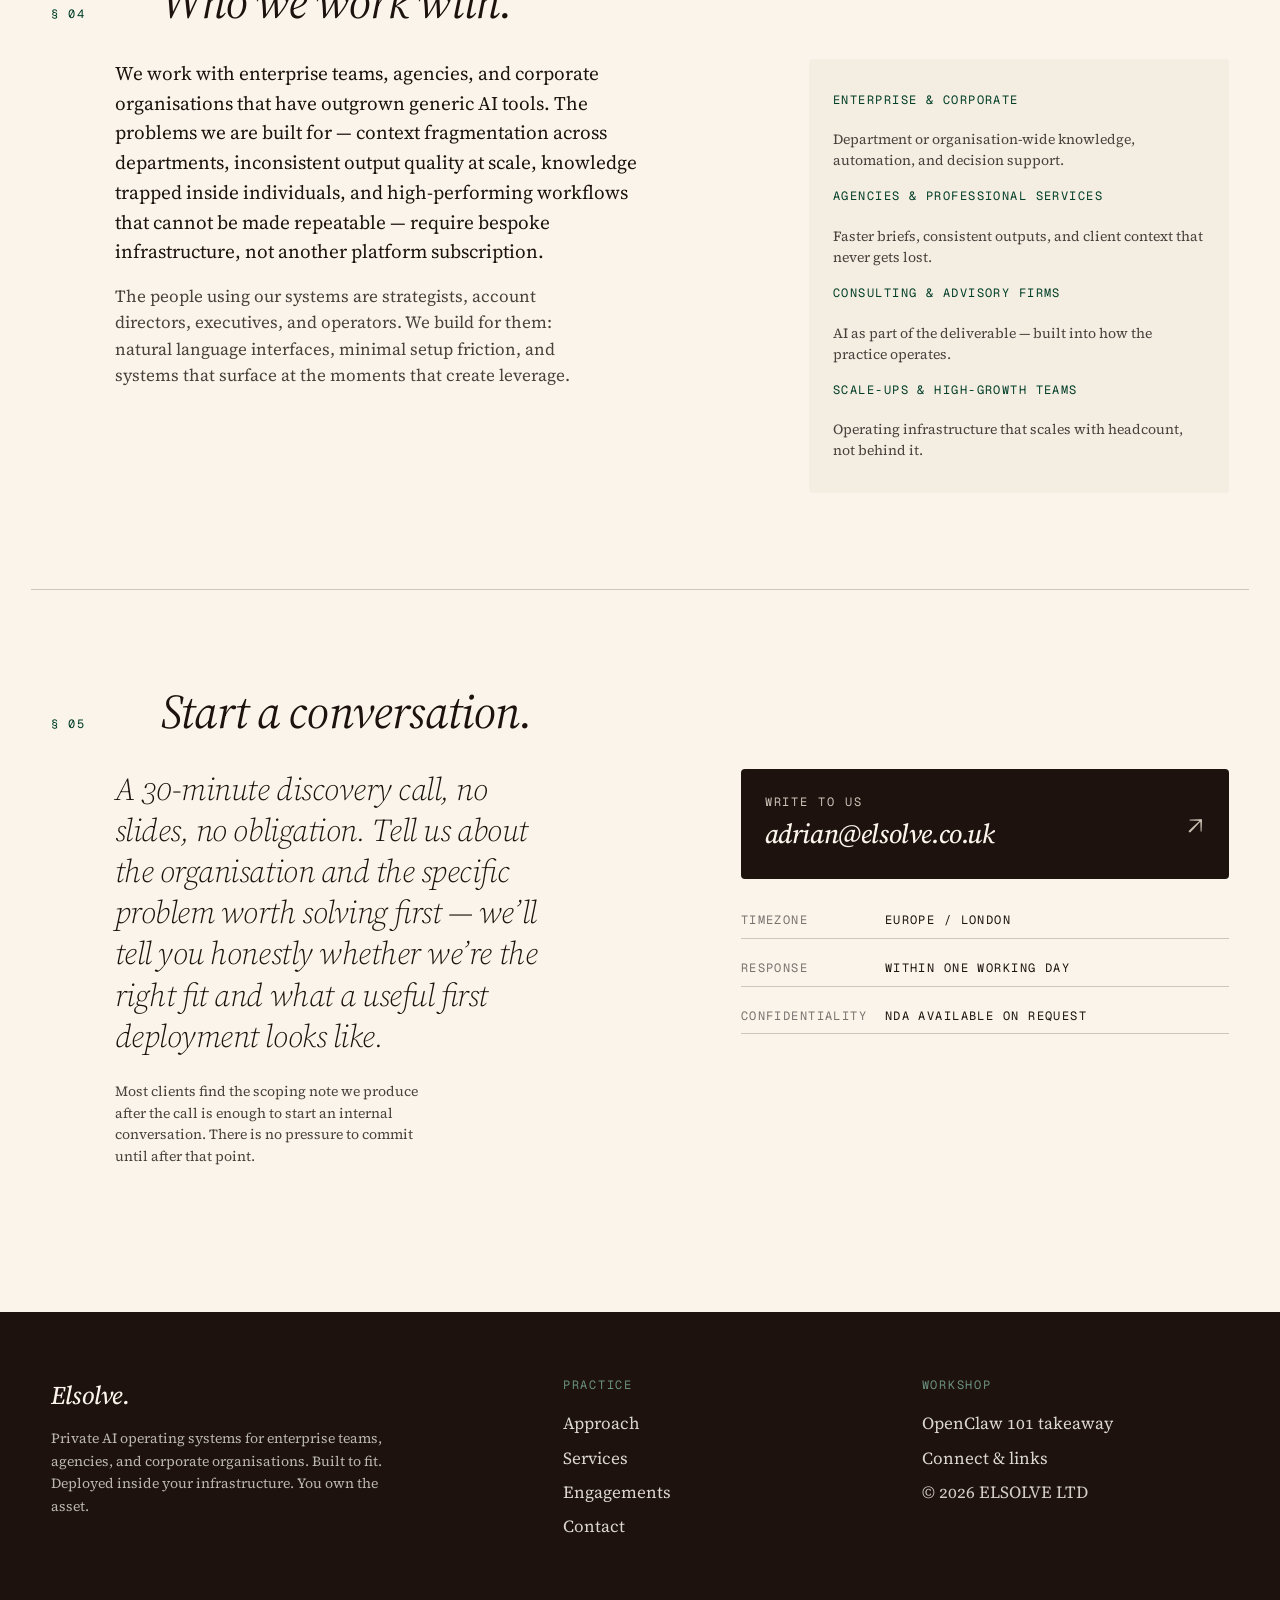
==== commit e90feb3e: "Rewrite copy for enterprise and corporate audience Shifts positioning from founders/SMBs to enterpri" ====
--- a/index.html
+++ b/index.html
@@ -3,11 +3,11 @@
 <head>
 <meta charset="utf-8">
 <meta name="viewport" content="width=device-width, initial-scale=1">
-<title>ELSOLVE — A consultancy for AI as infrastructure</title>
-<meta name="description" content="ELSOLVE helps founders and experienced business owners put AI and agentic systems to work — practically, quietly, and on their own terms.">
+<title>ELSOLVE — Private AI Operating Systems for Enterprise</title>
+<meta name="description" content="ELSOLVE designs and deploys private AI operating systems for enterprise teams, agencies, and corporate organisations — built into your infrastructure, not sold as a subscription.">
 <meta name="theme-color" content="#f3ecdd">
-<meta property="og:title" content="ELSOLVE — A consultancy for AI as infrastructure">
-<meta property="og:description" content="Practical AI and agentic systems, built into the way your business already runs.">
+<meta property="og:title" content="ELSOLVE — Private AI Operating Systems for Enterprise">
+<meta property="og:description" content="Bespoke agentic systems built inside your organisation's own infrastructure. Knowledge retention, workflow automation, and decision support at enterprise scale.">
 <meta property="og:type" content="website">
 <meta property="og:url" content="https://elsolve.co.uk">
 <meta property="og:image" content="/og.svg">
@@ -30,10 +30,10 @@
     <nav class="nav" aria-label="Primary">
       <a href="#approach">Approach</a>
       <a href="#services">Services</a>
-      <a href="#engagements">Engagements</a>
+      <a href="#engagements">Who we work with</a>
       <a href="#contact">Contact</a>
     </nav>
-    <a href="#contact" class="top-cta"><span class="cta-long">Start a conversation</span><span class="cta-short">Contact</span><span aria-hidden="true">&#8599;</span></a>
+    <a href="#contact" class="top-cta"><span class="cta-long">Book a discovery call</span><span class="cta-short">Contact</span><span aria-hidden="true">&#8599;</span></a>
   </div>
 </header>
 
@@ -42,25 +42,26 @@
 <section class="hero pad" aria-labelledby="hero-h">
   <div class="eyebrow">
     <span class="eye-mark">§&nbsp;00</span>
-    <span class="eye-label">An AI &amp; agentic-systems consultancy</span>
+    <span class="eye-label">Private AI operating systems for enterprise</span>
     <span class="eye-loc">Est. 2025 · UK</span>
   </div>
   <h1 id="hero-h" class="display">
-    <span class="d-line">We help business owners put</span>
-    <span class="d-line"><em>AI to work</em> in the places that</span>
-    <span class="d-line">actually move the business&nbsp;forward.</span>
+    <span class="d-line">We build private AI operating systems</span>
+    <span class="d-line">for <em>enterprise teams</em> that need</span>
+    <span class="d-line">real infrastructure, not a&nbsp;subscription.</span>
   </h1>
   <div class="hero-foot">
     <p class="lede">
-      ELSOLVE designs and builds the quiet, dependable AI and agentic systems that sit behind the
-      businesses we work with &mdash; research, planning, communication, execution. The infrastructure
-      you rely on, without becoming a technical operator yourself.
+      ELSOLVE designs and deploys bespoke agentic systems inside your organisation&rsquo;s own
+      infrastructure &mdash; helping teams retain institutional knowledge, run consistent workflows,
+      and reduce the operational drag that comes with scaling. This is not a chatbot product.
+      It is purpose-built infrastructure, shaped around how your organisation actually works.
     </p>
     <div class="hero-meta">
       <div class="meta-row"><span>Founded</span><span>2025</span></div>
       <div class="meta-row"><span>Based</span><span>United Kingdom</span></div>
-      <div class="meta-row"><span>Practice</span><span>Strategy · Systems · Build</span></div>
-      <div class="meta-row"><span>Currently accepting</span><span>Q2 &amp; Q3 clients</span></div>
+      <div class="meta-row"><span>Practice</span><span>Enterprise · Agencies · Corporate</span></div>
+      <div class="meta-row"><span>Deployment</span><span>Private infrastructure · Your data stays yours</span></div>
     </div>
   </div>
 </section>
@@ -76,29 +77,30 @@
     <article class="belief">
       <span class="b-num">i</span>
       <p>
-        AI is most valuable when it behaves like <em>infrastructure</em> &mdash; running underneath the
-        work, compounding quietly, not demanding attention of its own.
+        Generic AI tools cannot solve enterprise problems. Context fragmentation, inconsistent
+        output quality at scale, and knowledge trapped inside individuals require
+        <em>bespoke infrastructure</em> &mdash; not another SaaS subscription.
       </p>
     </article>
     <article class="belief">
       <span class="b-num">ii</span>
       <p>
-        Great systems begin with the business, not the model. We start from how a company
-        <em>actually runs</em>, then find the leverage, then build.
+        Great systems begin with the organisation, not the model. We start from how a team
+        <em>actually operates</em>, map the leverage points, then build to fit &mdash; not to approximate.
       </p>
     </article>
     <article class="belief">
       <span class="b-num">iii</span>
       <p>
-        Owners should gain clarity, consistency, and decision leverage &mdash; not a second job
-        managing tools. If a system adds overhead, it has failed.
+        Your data stays under your control. The system runs on your own infrastructure.
+        ELSOLVE provides the build and ongoing support &mdash; <em>you own the asset</em>.
       </p>
     </article>
     <article class="belief">
       <span class="b-num">iv</span>
       <p>
-        We ship. Strategy that never reaches production is a deck. We design, build, and hand
-        over systems that keep working after we&rsquo;ve gone.
+        We ship. An engagement that never reaches production is a consultancy deck. We design,
+        build, and hand over systems that keep working &mdash; and scale as the organisation grows.
       </p>
     </article>
   </div>
@@ -116,22 +118,23 @@
     <article class="phase">
       <div class="p-head">
         <span class="p-num">01</span>
-        <h3>Listen</h3>
-      </div>
-      <p>
-        We start with the business, not the tooling. One or two sessions to understand
-        what you do, where the friction lives, and which decisions cost you the most time.
+        <h3>Discovery</h3>
+      </div>
+      <p>
+        A structured diagnostic: we understand the organisation, the team structure, the
+        highest-leverage problem to solve first, and what a useful first deployment actually looks like.
       </p>
     </article>
 
     <article class="phase">
       <div class="p-head">
         <span class="p-num">02</span>
-        <h3>Map</h3>
-      </div>
-      <p>
-        We map the workflows, identify leverage points, and propose a small number of
-        interventions &mdash; ranked by effort, risk, and expected return.
+        <h3>Scope</h3>
+      </div>
+      <p>
+        We produce a scoping note and Statement of Work &mdash; documenting the proposed
+        deployment, agent architecture, integrations, timeline, and expected outcomes.
+        One page. Unambiguous.
       </p>
     </article>
 
@@ -141,8 +144,9 @@
         <h3>Build</h3>
       </div>
       <p>
-        We design and build the system &mdash; bespoke agents, workflow automations, or
-        research and decision-support tools &mdash; fitted to your business, not a template.
+        We design and deploy the system inside your own infrastructure &mdash; typically
+        two to five AI agents working together, configured around your workflows,
+        terminology, knowledge base, and operating model.
       </p>
     </article>
 
@@ -152,19 +156,20 @@
         <h3>Hand&nbsp;over</h3>
       </div>
       <p>
-        You own the system. We document, onboard your team, and remain available for
-        optimisation and new use cases as your operation matures.
+        You own the system. Full documentation, team onboarding, and a structured
+        support period. We remain available for optimisation and expansion as your
+        use case evolves.
       </p>
     </article>
   </div>
 
   <aside class="pull" data-reveal>
     <p>
-      Most of our clients don&rsquo;t want to become AI experts. They want an
-      <em>operator-grade</em> system that makes their week calmer and their decisions
-      sharper. That is the whole brief.
+      The people using these systems are strategists, account directors, executives,
+      and operators &mdash; not engineers. We build for <em>real-world usage patterns</em>:
+      natural language, minimal setup friction, and results that compound quietly over time.
     </p>
-    <p class="pull-attrib">The ELSOLVE brief, in one sentence.</p>
+    <p class="pull-attrib">The ELSOLVE design principle.</p>
   </aside>
 </section>
 
@@ -180,16 +185,16 @@
     <li class="svc">
       <div class="svc-num">01</div>
       <div class="svc-body">
-        <h3 class="svc-title">AI Strategy Session</h3>
-        <p class="svc-copy">
-          A focused advisory engagement for business owners who want clarity on where AI
-          fits into their business. Workflow review, opportunity mapping, tailored
-          recommendations, next-step roadmap. Typically one to two weeks.
-        </p>
-        <ul class="svc-tags" role="list">
-          <li>Workflow review</li>
-          <li>Leverage mapping</li>
-          <li>Roadmap</li>
+        <h3 class="svc-title">Strategy &amp; Scoping</h3>
+        <p class="svc-copy">
+          A structured diagnostic for organisations who want to understand where AI creates
+          the highest-leverage return first. We identify the right problem, propose a
+          deployable first system, and document a clear statement of work before any build begins.
+        </p>
+        <ul class="svc-tags" role="list">
+          <li>Diagnostic workshop</li>
+          <li>Opportunity mapping</li>
+          <li>Statement of Work</li>
         </ul>
       </div>
     </li>
@@ -197,15 +202,17 @@
     <li class="svc">
       <div class="svc-num">02</div>
       <div class="svc-body">
-        <h3 class="svc-title">Workflow &amp; Systems Design</h3>
-        <p class="svc-copy">
-          A deeper engagement to audit the business and design how AI and agentic systems
-          should fit. Delivered as an implementation-ready blueprint, not a deck.
-        </p>
-        <ul class="svc-tags" role="list">
-          <li>Business audit</li>
-          <li>System architecture</li>
-          <li>Implementation plan</li>
+        <h3 class="svc-title">Knowledge &amp; Intelligence Systems</h3>
+        <p class="svc-copy">
+          Private, searchable knowledge infrastructure built around your organisation&rsquo;s
+          context &mdash; past decisions, client history, SOPs, research, and institutional memory.
+          Agents that run deep competitor analysis, market scans, trend reports, and sector
+          briefings on demand.
+        </p>
+        <ul class="svc-tags" role="list">
+          <li>Institutional knowledge base</li>
+          <li>Research &amp; intelligence agents</li>
+          <li>Competitive monitoring</li>
         </ul>
       </div>
     </li>
@@ -215,15 +222,16 @@
       <div class="svc-body">
         <h3 class="svc-title">Custom Agentic System Build</h3>
         <p class="svc-copy">
-          Bespoke build for businesses that want custom AI agents or an AI-supported operating
-          system. Discovery, architecture, agent and workflow design, deployment, testing, and
-          handover.
-        </p>
-        <ul class="svc-tags" role="list">
-          <li>Discovery</li>
-          <li>Custom architecture</li>
-          <li>Agent design</li>
-          <li>Deploy &amp; handover</li>
+          The core engagement. We design and deploy a private, bespoke agentic system &mdash;
+          typically two to five AI agents working together &mdash; configured around your specific
+          workflows, terminology, knowledge base, and operating model. Discovery, architecture,
+          deployment, integration, testing, and full handover.
+        </p>
+        <ul class="svc-tags" role="list">
+          <li>Requirements mapping</li>
+          <li>Agent architecture</li>
+          <li>Private deployment</li>
+          <li>Integration &amp; handover</li>
         </ul>
       </div>
     </li>
@@ -231,16 +239,17 @@
     <li class="svc">
       <div class="svc-num">04</div>
       <div class="svc-body">
-        <h3 class="svc-title">Ongoing Advisory &amp; Optimisation</h3>
-        <p class="svc-copy">
-          Monthly retainer for businesses whose systems are in production and should keep
-          improving. Refinement, expansion into new use cases, strategic support, quiet
-          upkeep.
-        </p>
-        <ul class="svc-tags" role="list">
-          <li>Monthly optimisation</li>
-          <li>New use cases</li>
-          <li>Strategic support</li>
+        <h3 class="svc-title">Workflow Automation &amp; Decision Support</h3>
+        <p class="svc-copy">
+          Turning repeated operational tasks &mdash; meeting prep, reporting, handovers, summary
+          generation, brief review &mdash; into consistent, fast, low-effort processes. Tools that
+          help senior stakeholders prepare faster, review more thoroughly, and communicate
+          decisions more clearly.
+        </p>
+        <ul class="svc-tags" role="list">
+          <li>Workflow automation</li>
+          <li>Executive decision support</li>
+          <li>Planning &amp; strategy tools</li>
         </ul>
       </div>
     </li>
@@ -248,24 +257,26 @@
     <li class="svc">
       <div class="svc-num">05</div>
       <div class="svc-body">
-        <h3 class="svc-title">Deployment &amp; Infrastructure</h3>
-        <p class="svc-copy">
-          For clients who want their AI stack hosted privately on a dedicated VPS &mdash;
-          hardened server, private networking, monitored backups, and ongoing maintenance.
-          Your data stays yours.
-        </p>
-        <ul class="svc-tags" role="list">
-          <li>Private VPS</li>
-          <li>Tailscale &amp; Samba</li>
-          <li>Managed backups</li>
-          <li>Monitoring</li>
+        <h3 class="svc-title">Enterprise Build &amp; Ongoing Support</h3>
+        <p class="svc-copy">
+          For organisations with more complex requirements &mdash; multiple departments, SSO or
+          auth constraints, compliance considerations, large-scale integration, or significant
+          custom development. Scoped as a bespoke engagement with defined deliverables.
+          Ongoing support tiers available for refinement, new automations, and strategic input.
+        </p>
+        <ul class="svc-tags" role="list">
+          <li>Multi-department scope</li>
+          <li>Compliance-aware deployment</li>
+          <li>Ongoing optimisation</li>
+          <li>Private infrastructure</li>
         </ul>
       </div>
     </li>
   </ol>
 
   <p class="svc-foot">
-    Every engagement begins with a 30-minute conversation. Scope and shape are worked out together.
+    Every engagement begins with a free 30-minute discovery call. Scope and pricing are worked
+    out together, after we understand the organisation.
   </p>
 </section>
 
@@ -280,27 +291,28 @@
   <div class="who-grid" data-reveal>
     <div class="who-copy">
       <p>
-        We work best with founders, consultants, and established business owners who know AI
-        matters but don&rsquo;t want to spend months becoming technical operators themselves.
-        Many of the people we help are experienced leaders who want the upside of AI without
-        the chaos, jargon, or wasted experimentation.
-      </p>
-      <p>
-        Our engagements tend to land in four shapes: solopreneurs building leverage, early-stage
-        startups building their operating spine, consultancies embedding AI into the service
-        they already sell, and established SMBs tidying up the repetitive edges of the business.
-      </p>
-    </div>
-    <aside class="who-list" aria-label="Typical client shapes">
+        We work with enterprise teams, agencies, and corporate organisations that have
+        outgrown generic AI tools. The problems we are built for &mdash; context fragmentation
+        across departments, inconsistent output quality at scale, knowledge trapped inside
+        individuals, and high-performing workflows that cannot be made repeatable &mdash;
+        require bespoke infrastructure, not another platform subscription.
+      </p>
+      <p>
+        The people using our systems are strategists, account directors, executives, and
+        operators. We build for them: natural language interfaces, minimal setup friction,
+        and systems that surface at the moments that create leverage.
+      </p>
+    </div>
+    <aside class="who-list" aria-label="Typical client types">
       <dl>
-        <dt>Solopreneurs</dt>
-        <dd>A small, dependable agent suite around one operator.</dd>
-        <dt>Early-stage startups</dt>
-        <dd>Systems that scale as the team does, not after.</dd>
-        <dt>Consultancies</dt>
-        <dd>AI as part of the deliverable, not a side experiment.</dd>
-        <dt>Established SMBs</dt>
-        <dd>Quiet, compounding wins on the operational edges.</dd>
+        <dt>Enterprise &amp; Corporate</dt>
+        <dd>Department or organisation-wide knowledge, automation, and decision support.</dd>
+        <dt>Agencies &amp; Professional Services</dt>
+        <dd>Faster briefs, consistent outputs, and client context that never gets lost.</dd>
+        <dt>Consulting &amp; Advisory Firms</dt>
+        <dd>AI as part of the deliverable &mdash; built into how the practice operates.</dd>
+        <dt>Scale-ups &amp; High-growth Teams</dt>
+        <dd>Operating infrastructure that scales with headcount, not behind it.</dd>
       </dl>
     </aside>
   </div>
@@ -317,12 +329,13 @@
   <div class="contact-grid" data-reveal>
     <div class="contact-copy">
       <p class="contact-lede">
-        A 30-minute call, no slides, no obligation. Tell us what the business does and where
-        the friction sits &mdash; we&rsquo;ll tell you honestly whether we&rsquo;re the right fit.
+        A 30-minute discovery call, no slides, no obligation. Tell us about the organisation
+        and the specific problem worth solving first &mdash; we&rsquo;ll tell you honestly whether
+        we&rsquo;re the right fit and what a useful first deployment looks like.
       </p>
       <p class="contact-hint">
-        If email&rsquo;s easier, send a few lines about the problem you want to reduce &mdash; and
-        the shape of your operation today.
+        Most clients find the scoping note we produce after the call is enough to start
+        an internal conversation. There is no pressure to commit until after that point.
       </p>
     </div>
 
@@ -335,7 +348,7 @@
       <ul class="contact-meta" role="list">
         <li><span>Timezone</span><span>Europe / London</span></li>
         <li><span>Response</span><span>Within one working&nbsp;day</span></li>
-        <li><span>Discretion</span><span>NDA on request</span></li>
+        <li><span>Confidentiality</span><span>NDA available on request</span></li>
       </ul>
     </div>
   </div>
@@ -347,7 +360,7 @@
   <div class="pad foot-inner">
     <div class="foot-col foot-brand">
       <span class="foot-mark">Elsolve.</span>
-      <p>Practical AI and agentic systems for businesses that prefer quiet infrastructure to loud promises.</p>
+      <p>Private AI operating systems for enterprise teams, agencies, and corporate organisations. Built to fit. Deployed inside your infrastructure. You own the asset.</p>
     </div>
 
     <div class="foot-col">
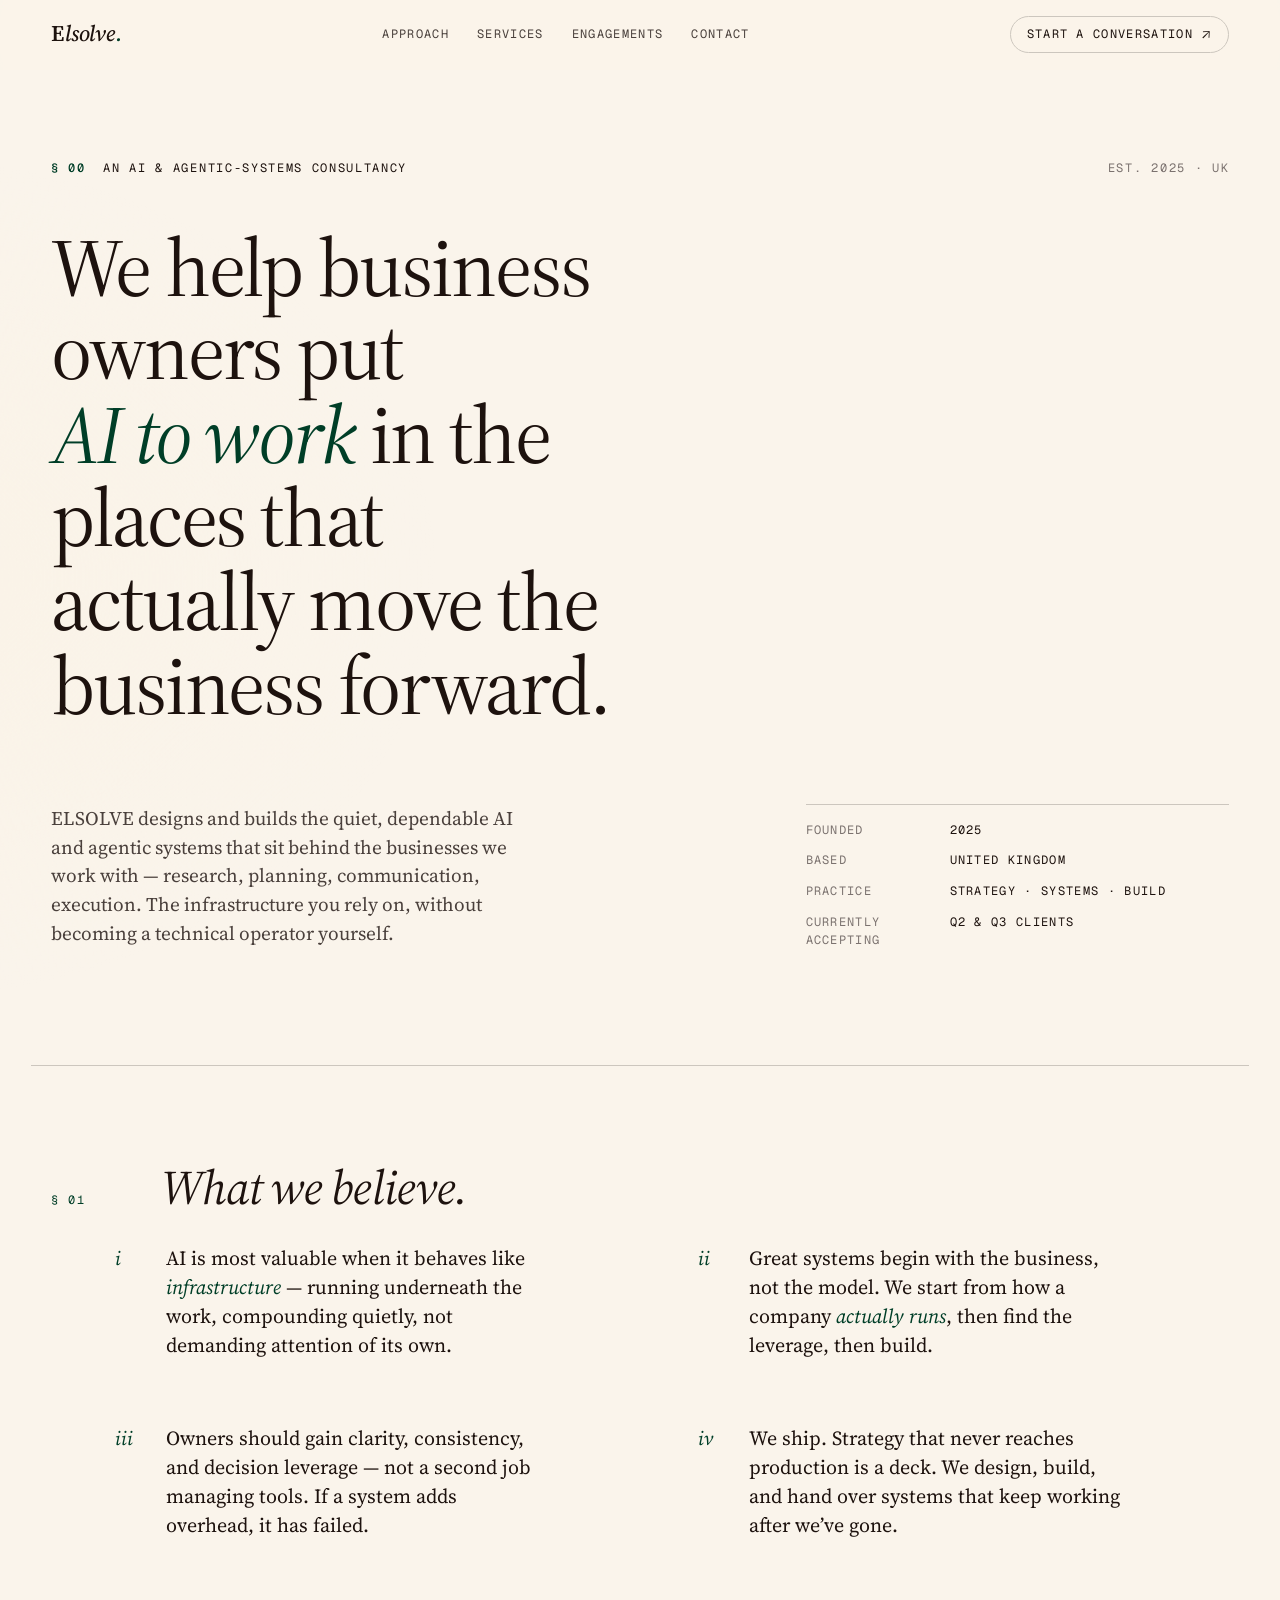
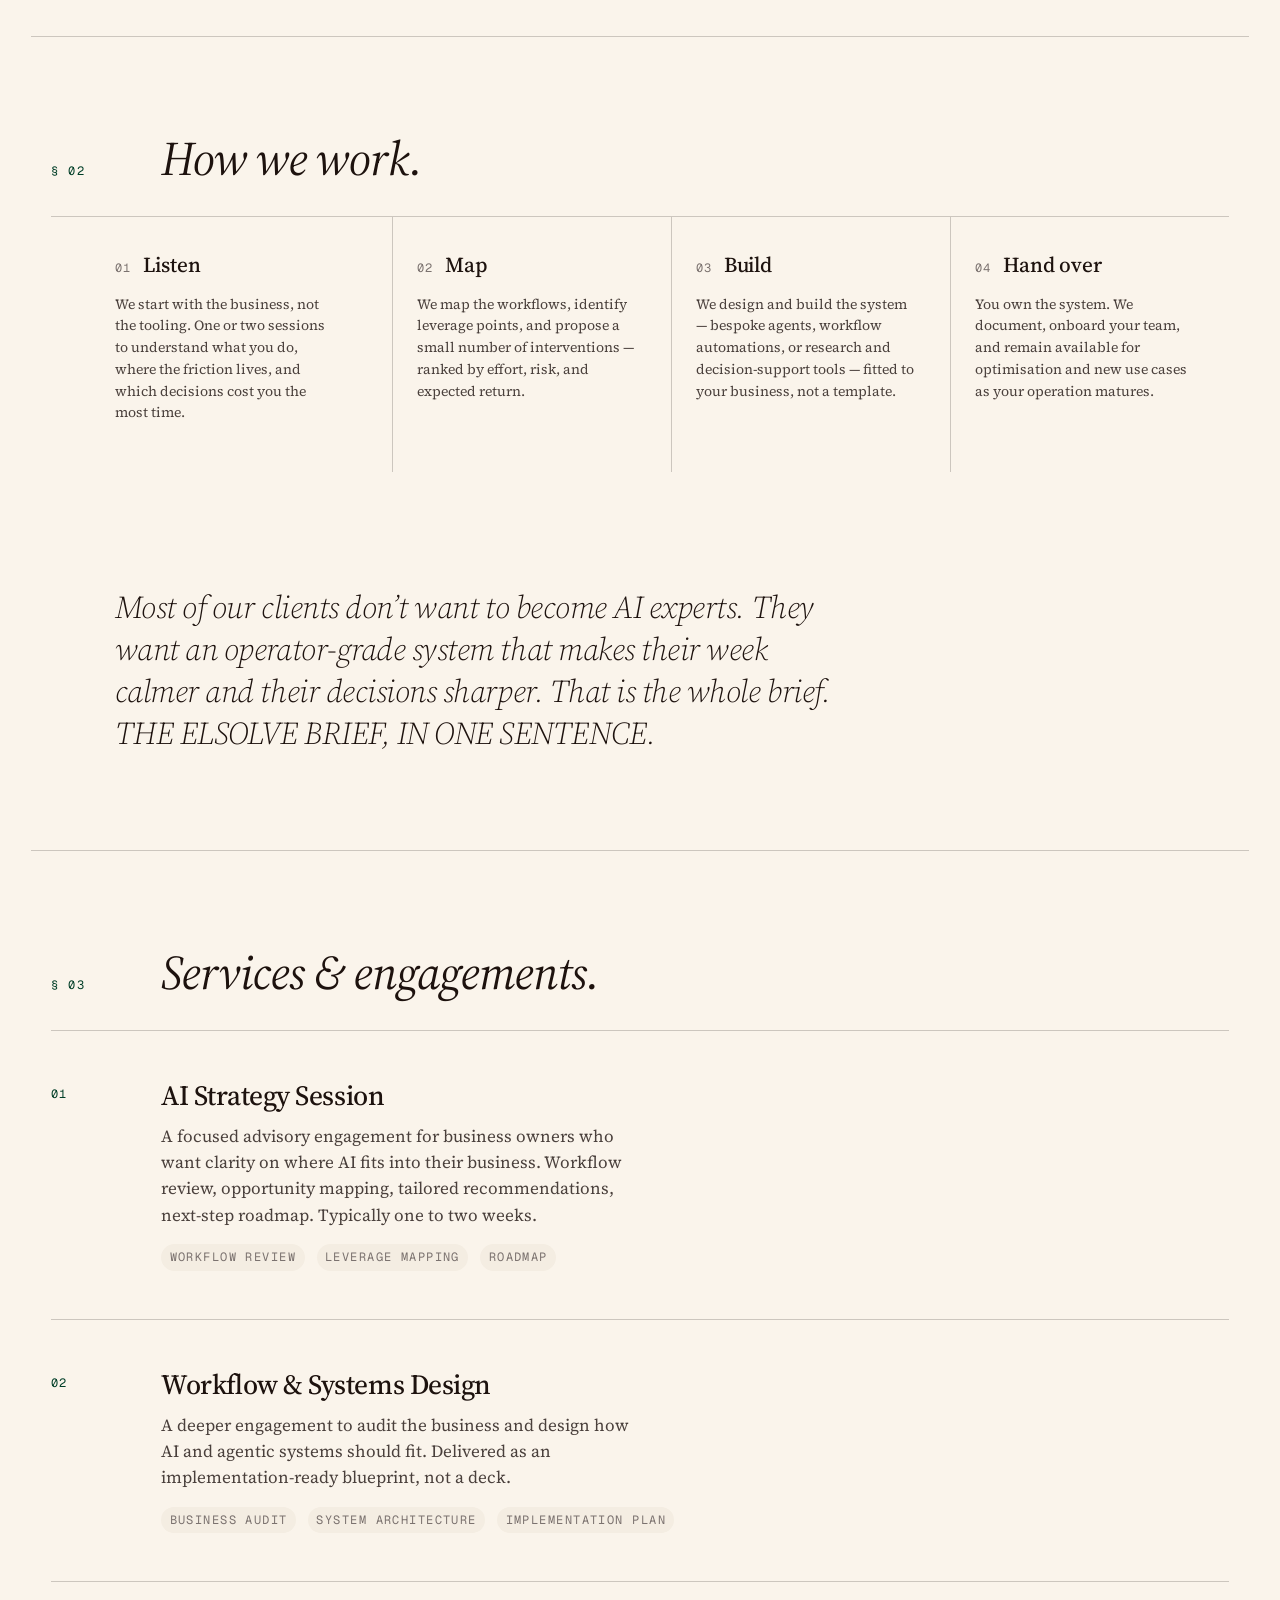
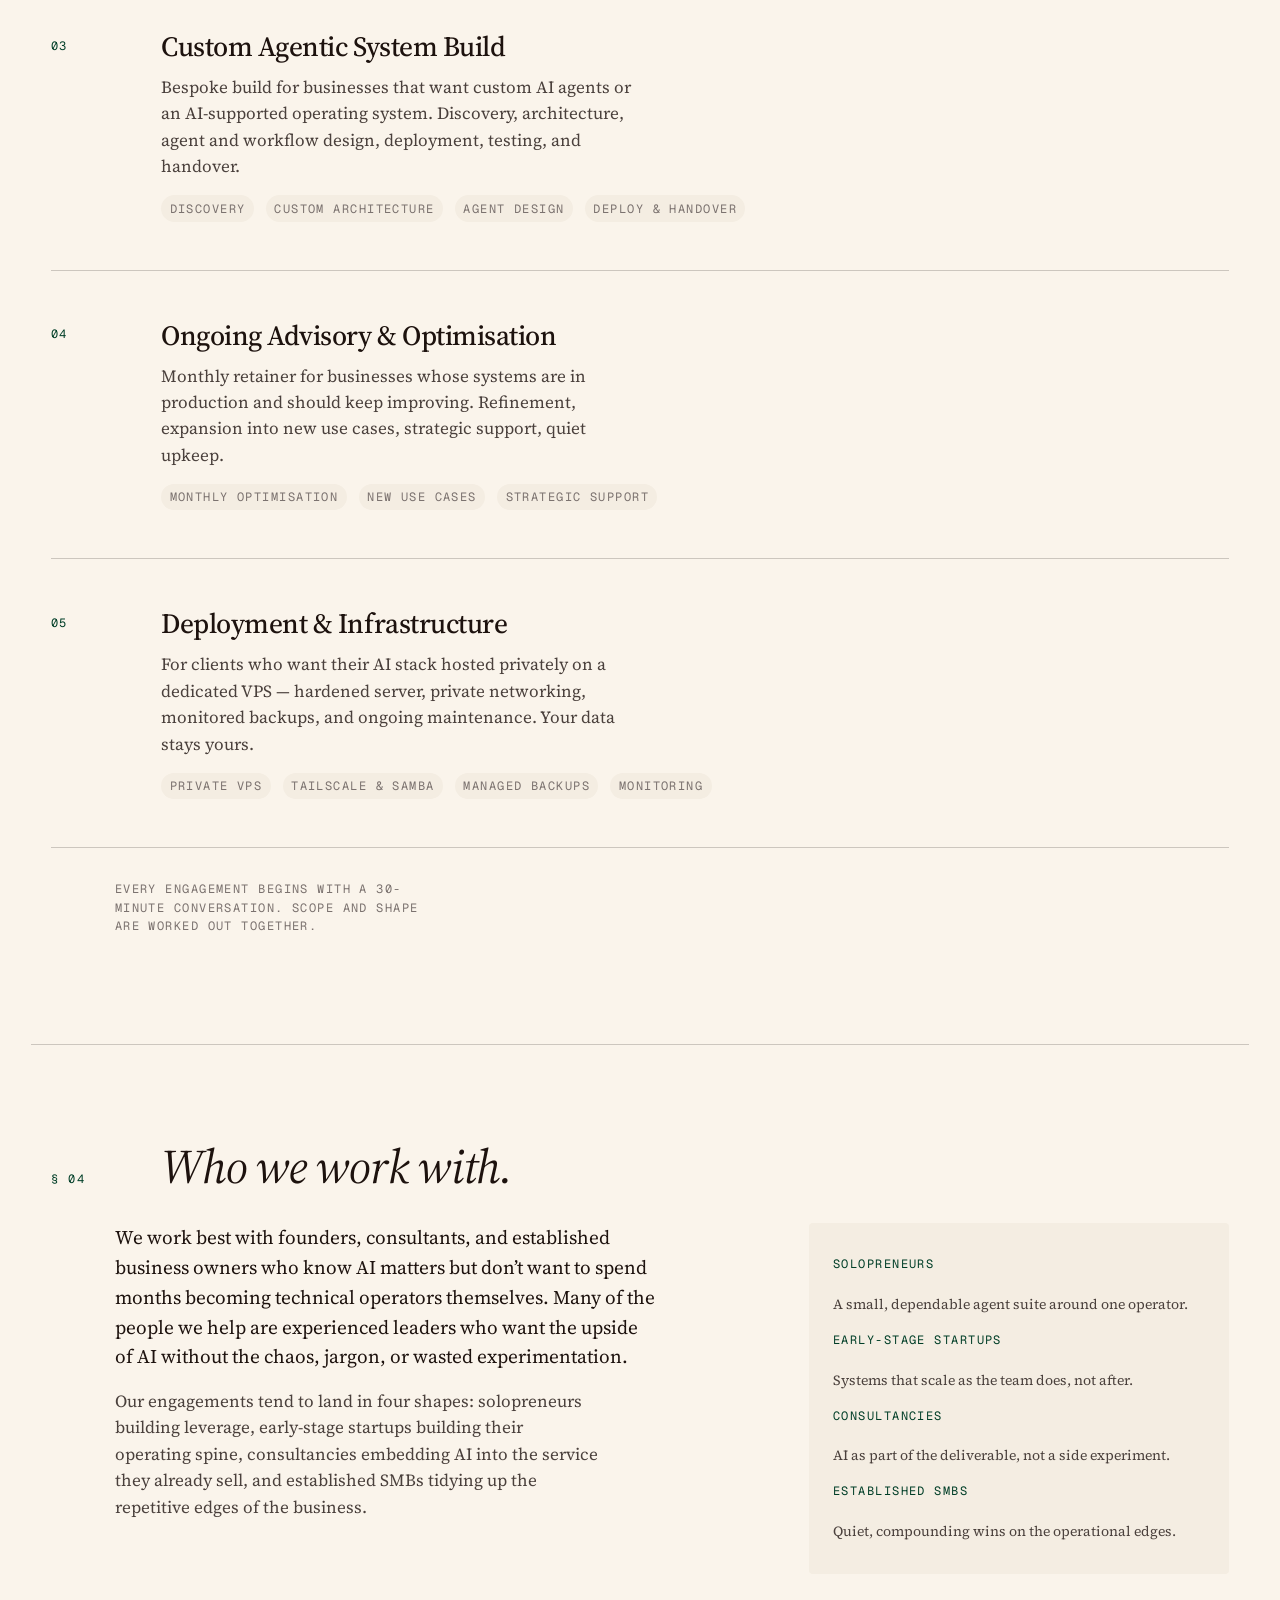
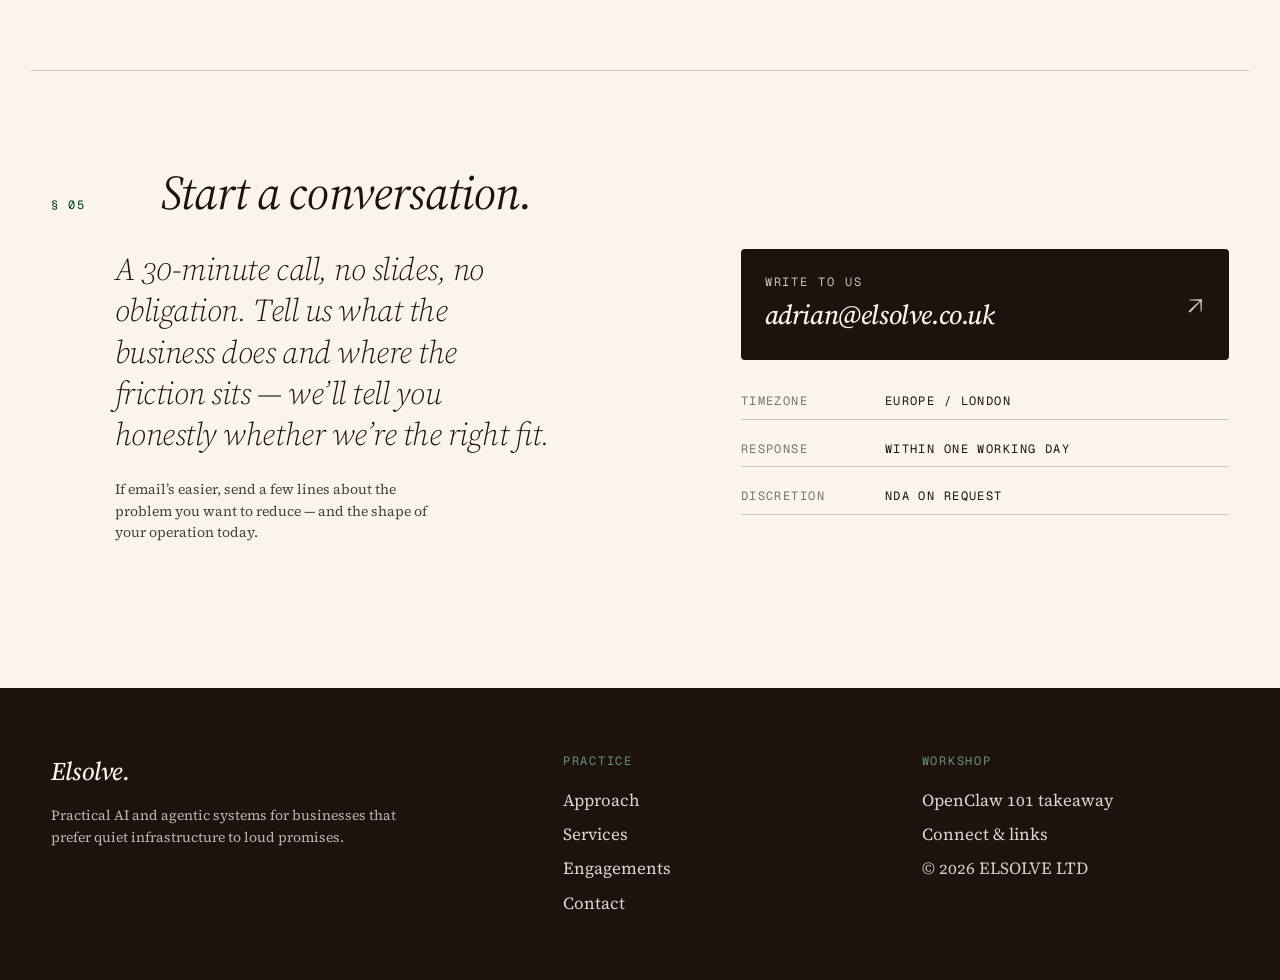
==== commit cd7febb0: "SEO: add sitemap.xml, robots.txt, canonical tags, and JSON-LD schema - sitemap.xml covering /, /link" ====
--- a/index.html
+++ b/index.html
@@ -3,20 +3,42 @@
 <head>
 <meta charset="utf-8">
 <meta name="viewport" content="width=device-width, initial-scale=1">
-<title>ELSOLVE — Private AI Operating Systems for Enterprise</title>
-<meta name="description" content="ELSOLVE designs and deploys private AI operating systems for enterprise teams, agencies, and corporate organisations — built into your infrastructure, not sold as a subscription.">
+<title>ELSOLVE — A consultancy for AI as infrastructure</title>
+<meta name="description" content="ELSOLVE helps founders and experienced business owners put AI and agentic systems to work — practically, quietly, and on their own terms.">
 <meta name="theme-color" content="#f3ecdd">
-<meta property="og:title" content="ELSOLVE — Private AI Operating Systems for Enterprise">
-<meta property="og:description" content="Bespoke agentic systems built inside your organisation's own infrastructure. Knowledge retention, workflow automation, and decision support at enterprise scale.">
+<meta property="og:title" content="ELSOLVE — A consultancy for AI as infrastructure">
+<meta property="og:description" content="Practical AI and agentic systems, built into the way your business already runs.">
 <meta property="og:type" content="website">
 <meta property="og:url" content="https://elsolve.co.uk">
 <meta property="og:image" content="/og.svg">
 <meta name="twitter:card" content="summary_large_image">
+<meta name="robots" content="index, follow">
+<link rel="canonical" href="https://elsolve.co.uk/">
 <link rel="icon" type="image/svg+xml" href="/favicon.svg">
 <link rel="preconnect" href="https://fonts.googleapis.com">
 <link rel="preconnect" href="https://fonts.gstatic.com" crossorigin>
 <link href="https://fonts.googleapis.com/css2?family=Source+Serif+4:ital,opsz,wght@0,8..60,300..700;1,8..60,300..600&family=Geist+Mono:wght@400;500&display=swap" rel="stylesheet">
 <link rel="stylesheet" href="/styles.css">
+<script type="application/ld+json">
+{
+  "@context": "https://schema.org",
+  "@type": "ProfessionalService",
+  "name": "ELSOLVE",
+  "legalName": "ELSOLVE LTD",
+  "url": "https://elsolve.co.uk",
+  "logo": "https://elsolve.co.uk/favicon.svg",
+  "image": "https://elsolve.co.uk/og.svg",
+  "description": "ELSOLVE helps founders and experienced business owners put AI and agentic systems to work — practically, quietly, and on their own terms.",
+  "email": "adrian@elsolve.co.uk",
+  "foundingDate": "2025",
+  "areaServed": "GB",
+  "address": {
+    "@type": "PostalAddress",
+    "addressCountry": "GB"
+  },
+  "sameAs": []
+}
+</script>
 </head>
 <body>
 <a class="skip" href="#main">Skip to content</a>
@@ -30,10 +52,10 @@
     <nav class="nav" aria-label="Primary">
       <a href="#approach">Approach</a>
       <a href="#services">Services</a>
-      <a href="#engagements">Who we work with</a>
+      <a href="#engagements">Engagements</a>
       <a href="#contact">Contact</a>
     </nav>
-    <a href="#contact" class="top-cta"><span class="cta-long">Book a discovery call</span><span class="cta-short">Contact</span><span aria-hidden="true">&#8599;</span></a>
+    <a href="#contact" class="top-cta"><span class="cta-long">Start a conversation</span><span class="cta-short">Contact</span><span aria-hidden="true">&#8599;</span></a>
   </div>
 </header>
 
@@ -42,26 +64,25 @@
 <section class="hero pad" aria-labelledby="hero-h">
   <div class="eyebrow">
     <span class="eye-mark">§&nbsp;00</span>
-    <span class="eye-label">Private AI operating systems for enterprise</span>
+    <span class="eye-label">An AI &amp; agentic-systems consultancy</span>
     <span class="eye-loc">Est. 2025 · UK</span>
   </div>
   <h1 id="hero-h" class="display">
-    <span class="d-line">We build private AI operating systems</span>
-    <span class="d-line">for <em>enterprise teams</em> that need</span>
-    <span class="d-line">real infrastructure, not a&nbsp;subscription.</span>
+    <span class="d-line">We help business owners put</span>
+    <span class="d-line"><em>AI to work</em> in the places that</span>
+    <span class="d-line">actually move the business&nbsp;forward.</span>
   </h1>
   <div class="hero-foot">
     <p class="lede">
-      ELSOLVE designs and deploys bespoke agentic systems inside your organisation&rsquo;s own
-      infrastructure &mdash; helping teams retain institutional knowledge, run consistent workflows,
-      and reduce the operational drag that comes with scaling. This is not a chatbot product.
-      It is purpose-built infrastructure, shaped around how your organisation actually works.
+      ELSOLVE designs and builds the quiet, dependable AI and agentic systems that sit behind the
+      businesses we work with &mdash; research, planning, communication, execution. The infrastructure
+      you rely on, without becoming a technical operator yourself.
     </p>
     <div class="hero-meta">
       <div class="meta-row"><span>Founded</span><span>2025</span></div>
       <div class="meta-row"><span>Based</span><span>United Kingdom</span></div>
-      <div class="meta-row"><span>Practice</span><span>Enterprise · Agencies · Corporate</span></div>
-      <div class="meta-row"><span>Deployment</span><span>Private infrastructure · Your data stays yours</span></div>
+      <div class="meta-row"><span>Practice</span><span>Strategy · Systems · Build</span></div>
+      <div class="meta-row"><span>Currently accepting</span><span>Q2 &amp; Q3 clients</span></div>
     </div>
   </div>
 </section>
@@ -77,30 +98,29 @@
     <article class="belief">
       <span class="b-num">i</span>
       <p>
-        Generic AI tools cannot solve enterprise problems. Context fragmentation, inconsistent
-        output quality at scale, and knowledge trapped inside individuals require
-        <em>bespoke infrastructure</em> &mdash; not another SaaS subscription.
+        AI is most valuable when it behaves like <em>infrastructure</em> &mdash; running underneath the
+        work, compounding quietly, not demanding attention of its own.
       </p>
     </article>
     <article class="belief">
       <span class="b-num">ii</span>
       <p>
-        Great systems begin with the organisation, not the model. We start from how a team
-        <em>actually operates</em>, map the leverage points, then build to fit &mdash; not to approximate.
+        Great systems begin with the business, not the model. We start from how a company
+        <em>actually runs</em>, then find the leverage, then build.
       </p>
     </article>
     <article class="belief">
       <span class="b-num">iii</span>
       <p>
-        Your data stays under your control. The system runs on your own infrastructure.
-        ELSOLVE provides the build and ongoing support &mdash; <em>you own the asset</em>.
+        Owners should gain clarity, consistency, and decision leverage &mdash; not a second job
+        managing tools. If a system adds overhead, it has failed.
       </p>
     </article>
     <article class="belief">
       <span class="b-num">iv</span>
       <p>
-        We ship. An engagement that never reaches production is a consultancy deck. We design,
-        build, and hand over systems that keep working &mdash; and scale as the organisation grows.
+        We ship. Strategy that never reaches production is a deck. We design, build, and hand
+        over systems that keep working after we&rsquo;ve gone.
       </p>
     </article>
   </div>
@@ -118,23 +138,22 @@
     <article class="phase">
       <div class="p-head">
         <span class="p-num">01</span>
-        <h3>Discovery</h3>
-      </div>
-      <p>
-        A structured diagnostic: we understand the organisation, the team structure, the
-        highest-leverage problem to solve first, and what a useful first deployment actually looks like.
+        <h3>Listen</h3>
+      </div>
+      <p>
+        We start with the business, not the tooling. One or two sessions to understand
+        what you do, where the friction lives, and which decisions cost you the most time.
       </p>
     </article>
 
     <article class="phase">
       <div class="p-head">
         <span class="p-num">02</span>
-        <h3>Scope</h3>
-      </div>
-      <p>
-        We produce a scoping note and Statement of Work &mdash; documenting the proposed
-        deployment, agent architecture, integrations, timeline, and expected outcomes.
-        One page. Unambiguous.
+        <h3>Map</h3>
+      </div>
+      <p>
+        We map the workflows, identify leverage points, and propose a small number of
+        interventions &mdash; ranked by effort, risk, and expected return.
       </p>
     </article>
 
@@ -144,9 +163,8 @@
         <h3>Build</h3>
       </div>
       <p>
-        We design and deploy the system inside your own infrastructure &mdash; typically
-        two to five AI agents working together, configured around your workflows,
-        terminology, knowledge base, and operating model.
+        We design and build the system &mdash; bespoke agents, workflow automations, or
+        research and decision-support tools &mdash; fitted to your business, not a template.
       </p>
     </article>
 
@@ -156,20 +174,19 @@
         <h3>Hand&nbsp;over</h3>
       </div>
       <p>
-        You own the system. Full documentation, team onboarding, and a structured
-        support period. We remain available for optimisation and expansion as your
-        use case evolves.
+        You own the system. We document, onboard your team, and remain available for
+        optimisation and new use cases as your operation matures.
       </p>
     </article>
   </div>
 
   <aside class="pull" data-reveal>
     <p>
-      The people using these systems are strategists, account directors, executives,
-      and operators &mdash; not engineers. We build for <em>real-world usage patterns</em>:
-      natural language, minimal setup friction, and results that compound quietly over time.
+      Most of our clients don&rsquo;t want to become AI experts. They want an
+      <em>operator-grade</em> system that makes their week calmer and their decisions
+      sharper. That is the whole brief.
     </p>
-    <p class="pull-attrib">The ELSOLVE design principle.</p>
+    <p class="pull-attrib">The ELSOLVE brief, in one sentence.</p>
   </aside>
 </section>
 
@@ -185,16 +202,16 @@
     <li class="svc">
       <div class="svc-num">01</div>
       <div class="svc-body">
-        <h3 class="svc-title">Strategy &amp; Scoping</h3>
-        <p class="svc-copy">
-          A structured diagnostic for organisations who want to understand where AI creates
-          the highest-leverage return first. We identify the right problem, propose a
-          deployable first system, and document a clear statement of work before any build begins.
-        </p>
-        <ul class="svc-tags" role="list">
-          <li>Diagnostic workshop</li>
-          <li>Opportunity mapping</li>
-          <li>Statement of Work</li>
+        <h3 class="svc-title">AI Strategy Session</h3>
+        <p class="svc-copy">
+          A focused advisory engagement for business owners who want clarity on where AI
+          fits into their business. Workflow review, opportunity mapping, tailored
+          recommendations, next-step roadmap. Typically one to two weeks.
+        </p>
+        <ul class="svc-tags" role="list">
+          <li>Workflow review</li>
+          <li>Leverage mapping</li>
+          <li>Roadmap</li>
         </ul>
       </div>
     </li>
@@ -202,17 +219,15 @@
     <li class="svc">
       <div class="svc-num">02</div>
       <div class="svc-body">
-        <h3 class="svc-title">Knowledge &amp; Intelligence Systems</h3>
-        <p class="svc-copy">
-          Private, searchable knowledge infrastructure built around your organisation&rsquo;s
-          context &mdash; past decisions, client history, SOPs, research, and institutional memory.
-          Agents that run deep competitor analysis, market scans, trend reports, and sector
-          briefings on demand.
-        </p>
-        <ul class="svc-tags" role="list">
-          <li>Institutional knowledge base</li>
-          <li>Research &amp; intelligence agents</li>
-          <li>Competitive monitoring</li>
+        <h3 class="svc-title">Workflow &amp; Systems Design</h3>
+        <p class="svc-copy">
+          A deeper engagement to audit the business and design how AI and agentic systems
+          should fit. Delivered as an implementation-ready blueprint, not a deck.
+        </p>
+        <ul class="svc-tags" role="list">
+          <li>Business audit</li>
+          <li>System architecture</li>
+          <li>Implementation plan</li>
         </ul>
       </div>
     </li>
@@ -222,16 +237,15 @@
       <div class="svc-body">
         <h3 class="svc-title">Custom Agentic System Build</h3>
         <p class="svc-copy">
-          The core engagement. We design and deploy a private, bespoke agentic system &mdash;
-          typically two to five AI agents working together &mdash; configured around your specific
-          workflows, terminology, knowledge base, and operating model. Discovery, architecture,
-          deployment, integration, testing, and full handover.
-        </p>
-        <ul class="svc-tags" role="list">
-          <li>Requirements mapping</li>
-          <li>Agent architecture</li>
-          <li>Private deployment</li>
-          <li>Integration &amp; handover</li>
+          Bespoke build for businesses that want custom AI agents or an AI-supported operating
+          system. Discovery, architecture, agent and workflow design, deployment, testing, and
+          handover.
+        </p>
+        <ul class="svc-tags" role="list">
+          <li>Discovery</li>
+          <li>Custom architecture</li>
+          <li>Agent design</li>
+          <li>Deploy &amp; handover</li>
         </ul>
       </div>
     </li>
@@ -239,17 +253,16 @@
     <li class="svc">
       <div class="svc-num">04</div>
       <div class="svc-body">
-        <h3 class="svc-title">Workflow Automation &amp; Decision Support</h3>
-        <p class="svc-copy">
-          Turning repeated operational tasks &mdash; meeting prep, reporting, handovers, summary
-          generation, brief review &mdash; into consistent, fast, low-effort processes. Tools that
-          help senior stakeholders prepare faster, review more thoroughly, and communicate
-          decisions more clearly.
-        </p>
-        <ul class="svc-tags" role="list">
-          <li>Workflow automation</li>
-          <li>Executive decision support</li>
-          <li>Planning &amp; strategy tools</li>
+        <h3 class="svc-title">Ongoing Advisory &amp; Optimisation</h3>
+        <p class="svc-copy">
+          Monthly retainer for businesses whose systems are in production and should keep
+          improving. Refinement, expansion into new use cases, strategic support, quiet
+          upkeep.
+        </p>
+        <ul class="svc-tags" role="list">
+          <li>Monthly optimisation</li>
+          <li>New use cases</li>
+          <li>Strategic support</li>
         </ul>
       </div>
     </li>
@@ -257,26 +270,24 @@
     <li class="svc">
       <div class="svc-num">05</div>
       <div class="svc-body">
-        <h3 class="svc-title">Enterprise Build &amp; Ongoing Support</h3>
-        <p class="svc-copy">
-          For organisations with more complex requirements &mdash; multiple departments, SSO or
-          auth constraints, compliance considerations, large-scale integration, or significant
-          custom development. Scoped as a bespoke engagement with defined deliverables.
-          Ongoing support tiers available for refinement, new automations, and strategic input.
-        </p>
-        <ul class="svc-tags" role="list">
-          <li>Multi-department scope</li>
-          <li>Compliance-aware deployment</li>
-          <li>Ongoing optimisation</li>
-          <li>Private infrastructure</li>
+        <h3 class="svc-title">Deployment &amp; Infrastructure</h3>
+        <p class="svc-copy">
+          For clients who want their AI stack hosted privately on a dedicated VPS &mdash;
+          hardened server, private networking, monitored backups, and ongoing maintenance.
+          Your data stays yours.
+        </p>
+        <ul class="svc-tags" role="list">
+          <li>Private VPS</li>
+          <li>Tailscale &amp; Samba</li>
+          <li>Managed backups</li>
+          <li>Monitoring</li>
         </ul>
       </div>
     </li>
   </ol>
 
   <p class="svc-foot">
-    Every engagement begins with a free 30-minute discovery call. Scope and pricing are worked
-    out together, after we understand the organisation.
+    Every engagement begins with a 30-minute conversation. Scope and shape are worked out together.
   </p>
 </section>
 
@@ -291,28 +302,27 @@
   <div class="who-grid" data-reveal>
     <div class="who-copy">
       <p>
-        We work with enterprise teams, agencies, and corporate organisations that have
-        outgrown generic AI tools. The problems we are built for &mdash; context fragmentation
-        across departments, inconsistent output quality at scale, knowledge trapped inside
-        individuals, and high-performing workflows that cannot be made repeatable &mdash;
-        require bespoke infrastructure, not another platform subscription.
-      </p>
-      <p>
-        The people using our systems are strategists, account directors, executives, and
-        operators. We build for them: natural language interfaces, minimal setup friction,
-        and systems that surface at the moments that create leverage.
-      </p>
-    </div>
-    <aside class="who-list" aria-label="Typical client types">
+        We work best with founders, consultants, and established business owners who know AI
+        matters but don&rsquo;t want to spend months becoming technical operators themselves.
+        Many of the people we help are experienced leaders who want the upside of AI without
+        the chaos, jargon, or wasted experimentation.
+      </p>
+      <p>
+        Our engagements tend to land in four shapes: solopreneurs building leverage, early-stage
+        startups building their operating spine, consultancies embedding AI into the service
+        they already sell, and established SMBs tidying up the repetitive edges of the business.
+      </p>
+    </div>
+    <aside class="who-list" aria-label="Typical client shapes">
       <dl>
-        <dt>Enterprise &amp; Corporate</dt>
-        <dd>Department or organisation-wide knowledge, automation, and decision support.</dd>
-        <dt>Agencies &amp; Professional Services</dt>
-        <dd>Faster briefs, consistent outputs, and client context that never gets lost.</dd>
-        <dt>Consulting &amp; Advisory Firms</dt>
-        <dd>AI as part of the deliverable &mdash; built into how the practice operates.</dd>
-        <dt>Scale-ups &amp; High-growth Teams</dt>
-        <dd>Operating infrastructure that scales with headcount, not behind it.</dd>
+        <dt>Solopreneurs</dt>
+        <dd>A small, dependable agent suite around one operator.</dd>
+        <dt>Early-stage startups</dt>
+        <dd>Systems that scale as the team does, not after.</dd>
+        <dt>Consultancies</dt>
+        <dd>AI as part of the deliverable, not a side experiment.</dd>
+        <dt>Established SMBs</dt>
+        <dd>Quiet, compounding wins on the operational edges.</dd>
       </dl>
     </aside>
   </div>
@@ -329,13 +339,12 @@
   <div class="contact-grid" data-reveal>
     <div class="contact-copy">
       <p class="contact-lede">
-        A 30-minute discovery call, no slides, no obligation. Tell us about the organisation
-        and the specific problem worth solving first &mdash; we&rsquo;ll tell you honestly whether
-        we&rsquo;re the right fit and what a useful first deployment looks like.
+        A 30-minute call, no slides, no obligation. Tell us what the business does and where
+        the friction sits &mdash; we&rsquo;ll tell you honestly whether we&rsquo;re the right fit.
       </p>
       <p class="contact-hint">
-        Most clients find the scoping note we produce after the call is enough to start
-        an internal conversation. There is no pressure to commit until after that point.
+        If email&rsquo;s easier, send a few lines about the problem you want to reduce &mdash; and
+        the shape of your operation today.
       </p>
     </div>
 
@@ -348,7 +357,7 @@
       <ul class="contact-meta" role="list">
         <li><span>Timezone</span><span>Europe / London</span></li>
         <li><span>Response</span><span>Within one working&nbsp;day</span></li>
-        <li><span>Confidentiality</span><span>NDA available on request</span></li>
+        <li><span>Discretion</span><span>NDA on request</span></li>
       </ul>
     </div>
   </div>
@@ -360,7 +369,7 @@
   <div class="pad foot-inner">
     <div class="foot-col foot-brand">
       <span class="foot-mark">Elsolve.</span>
-      <p>Private AI operating systems for enterprise teams, agencies, and corporate organisations. Built to fit. Deployed inside your infrastructure. You own the asset.</p>
+      <p>Practical AI and agentic systems for businesses that prefer quiet infrastructure to loud promises.</p>
     </div>
 
     <div class="foot-col">
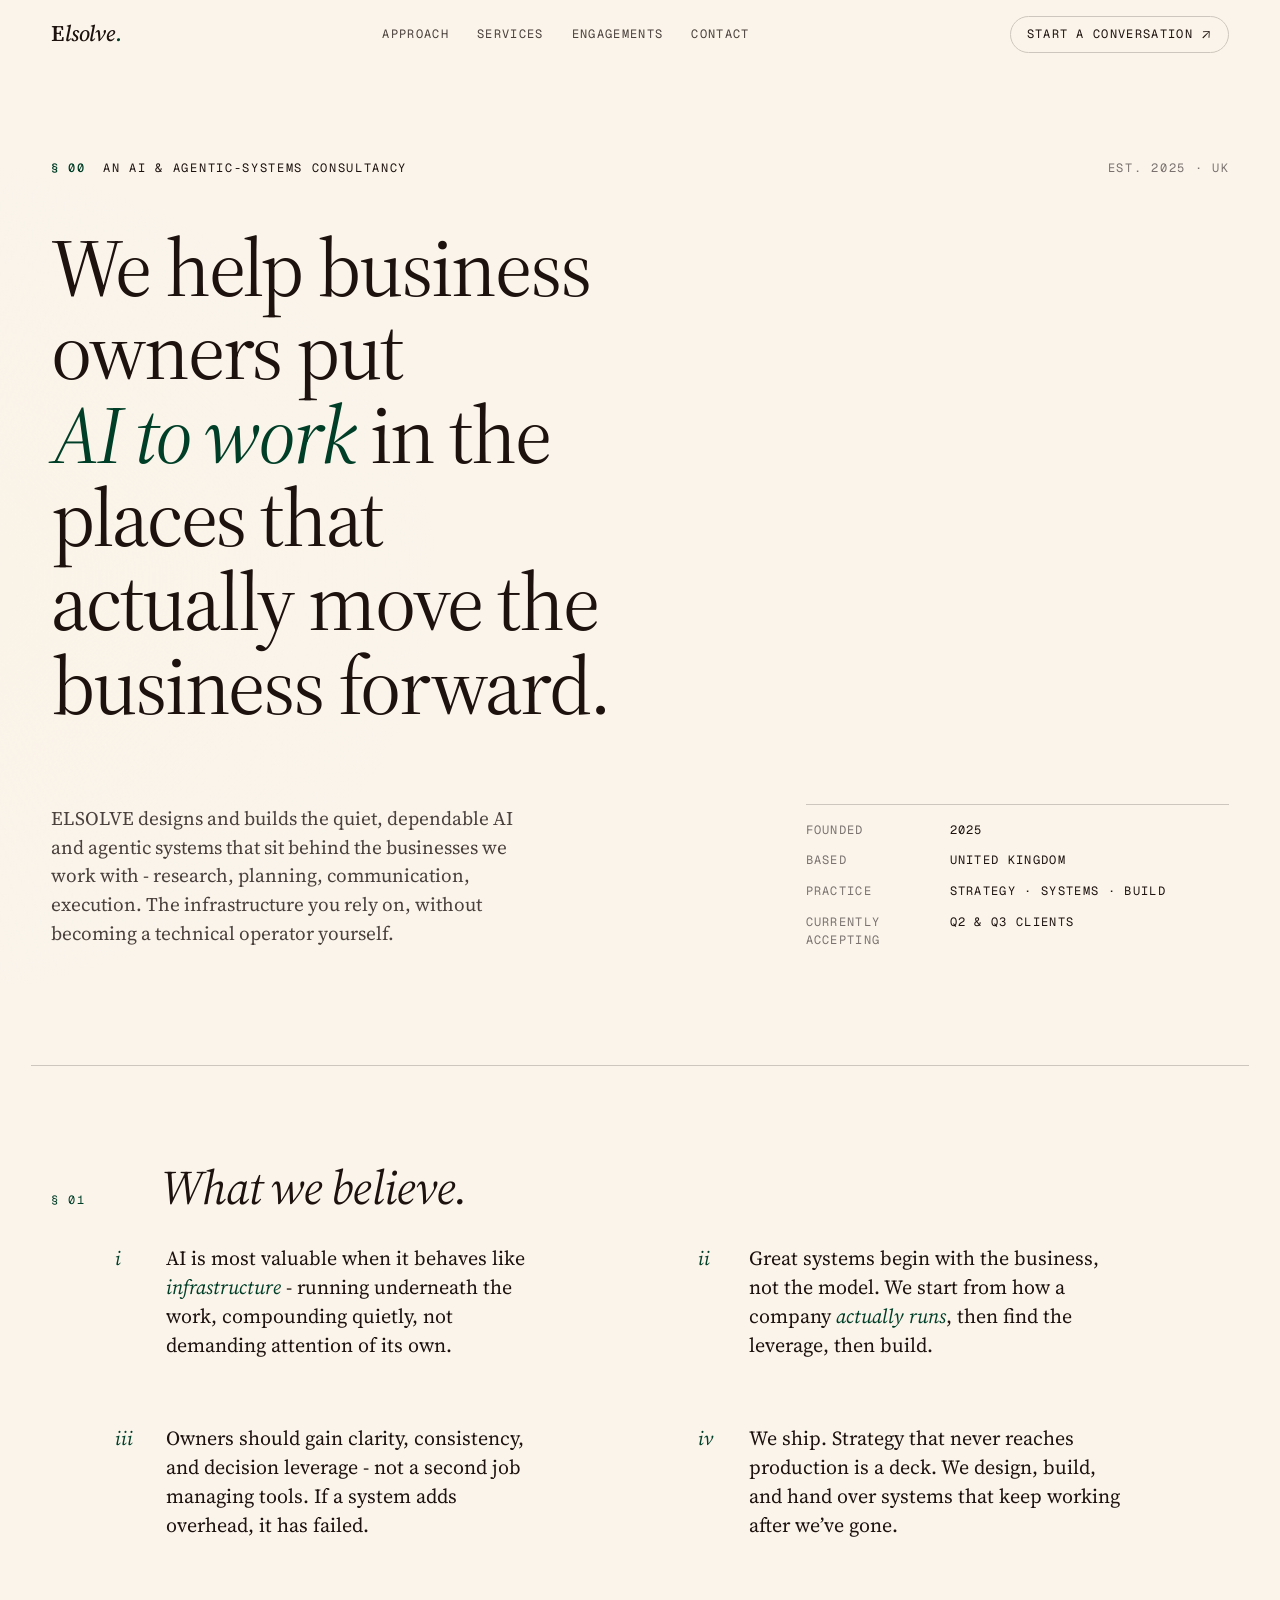
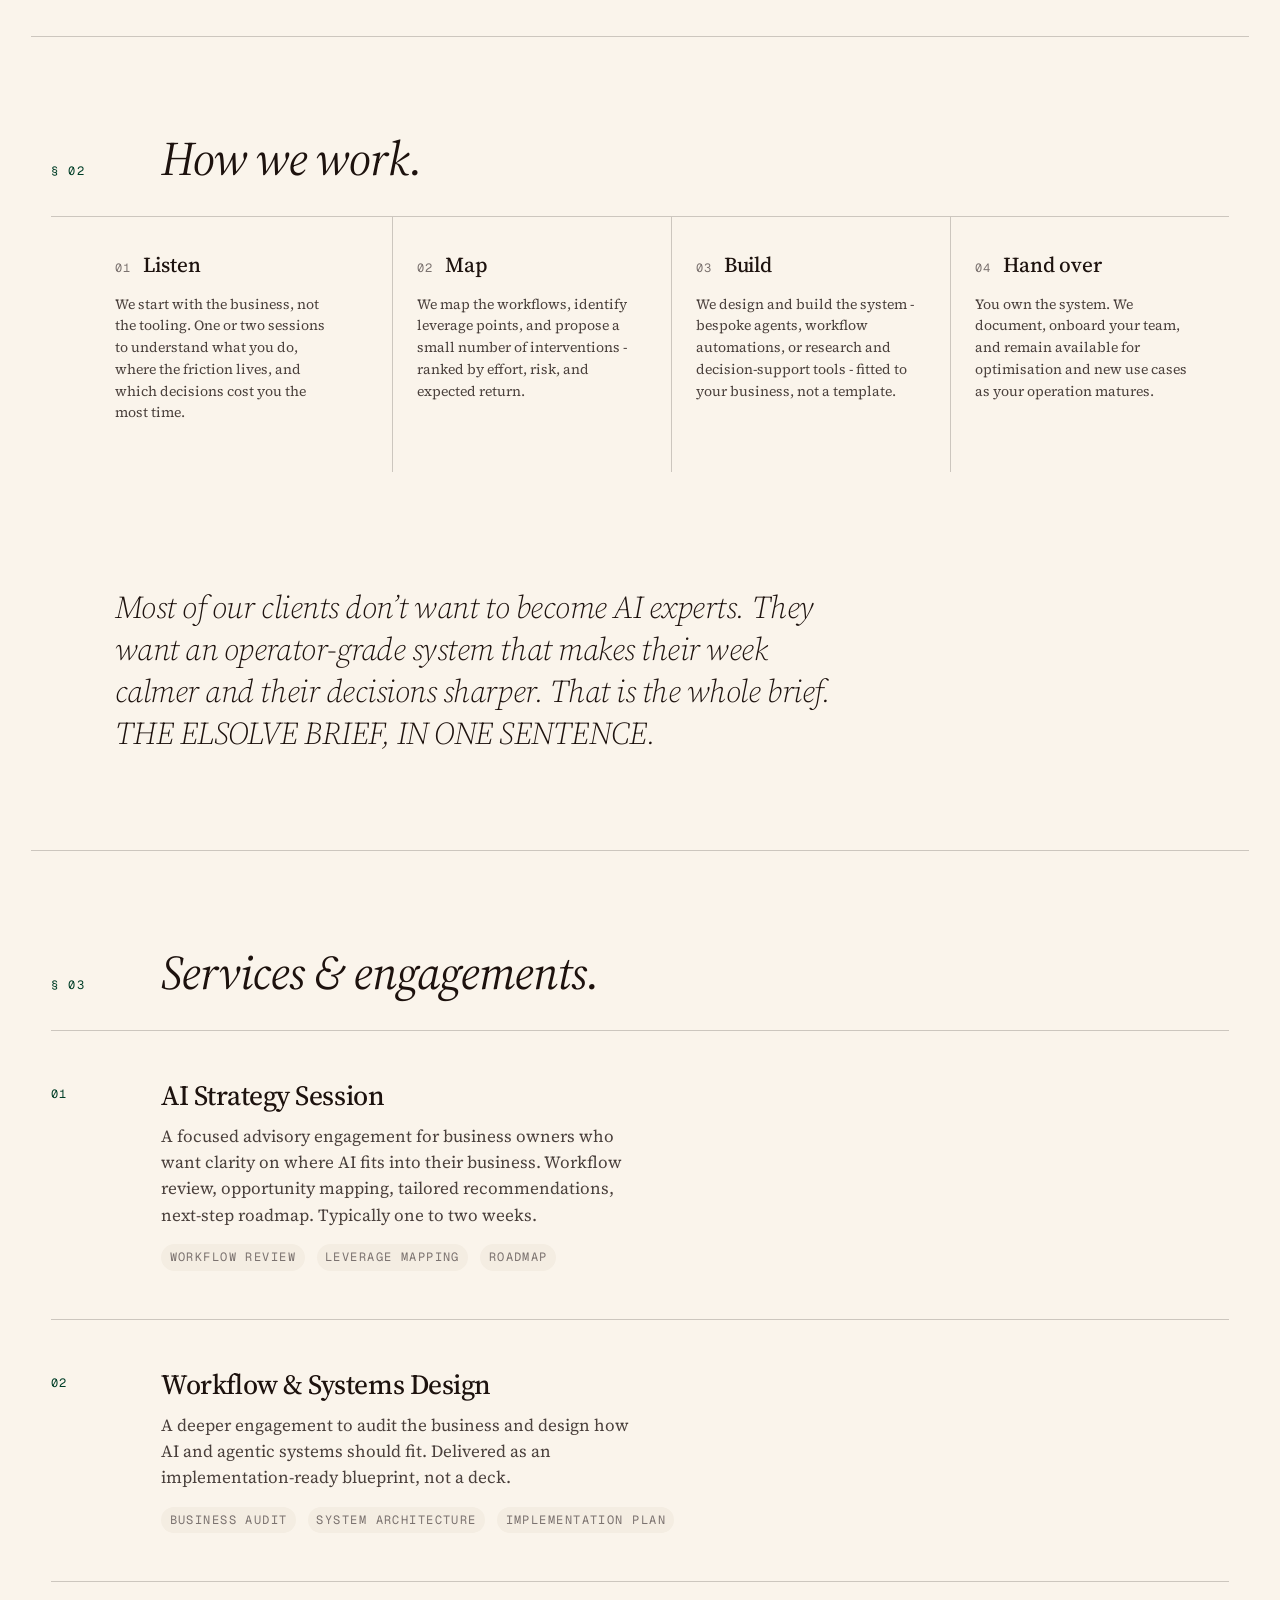
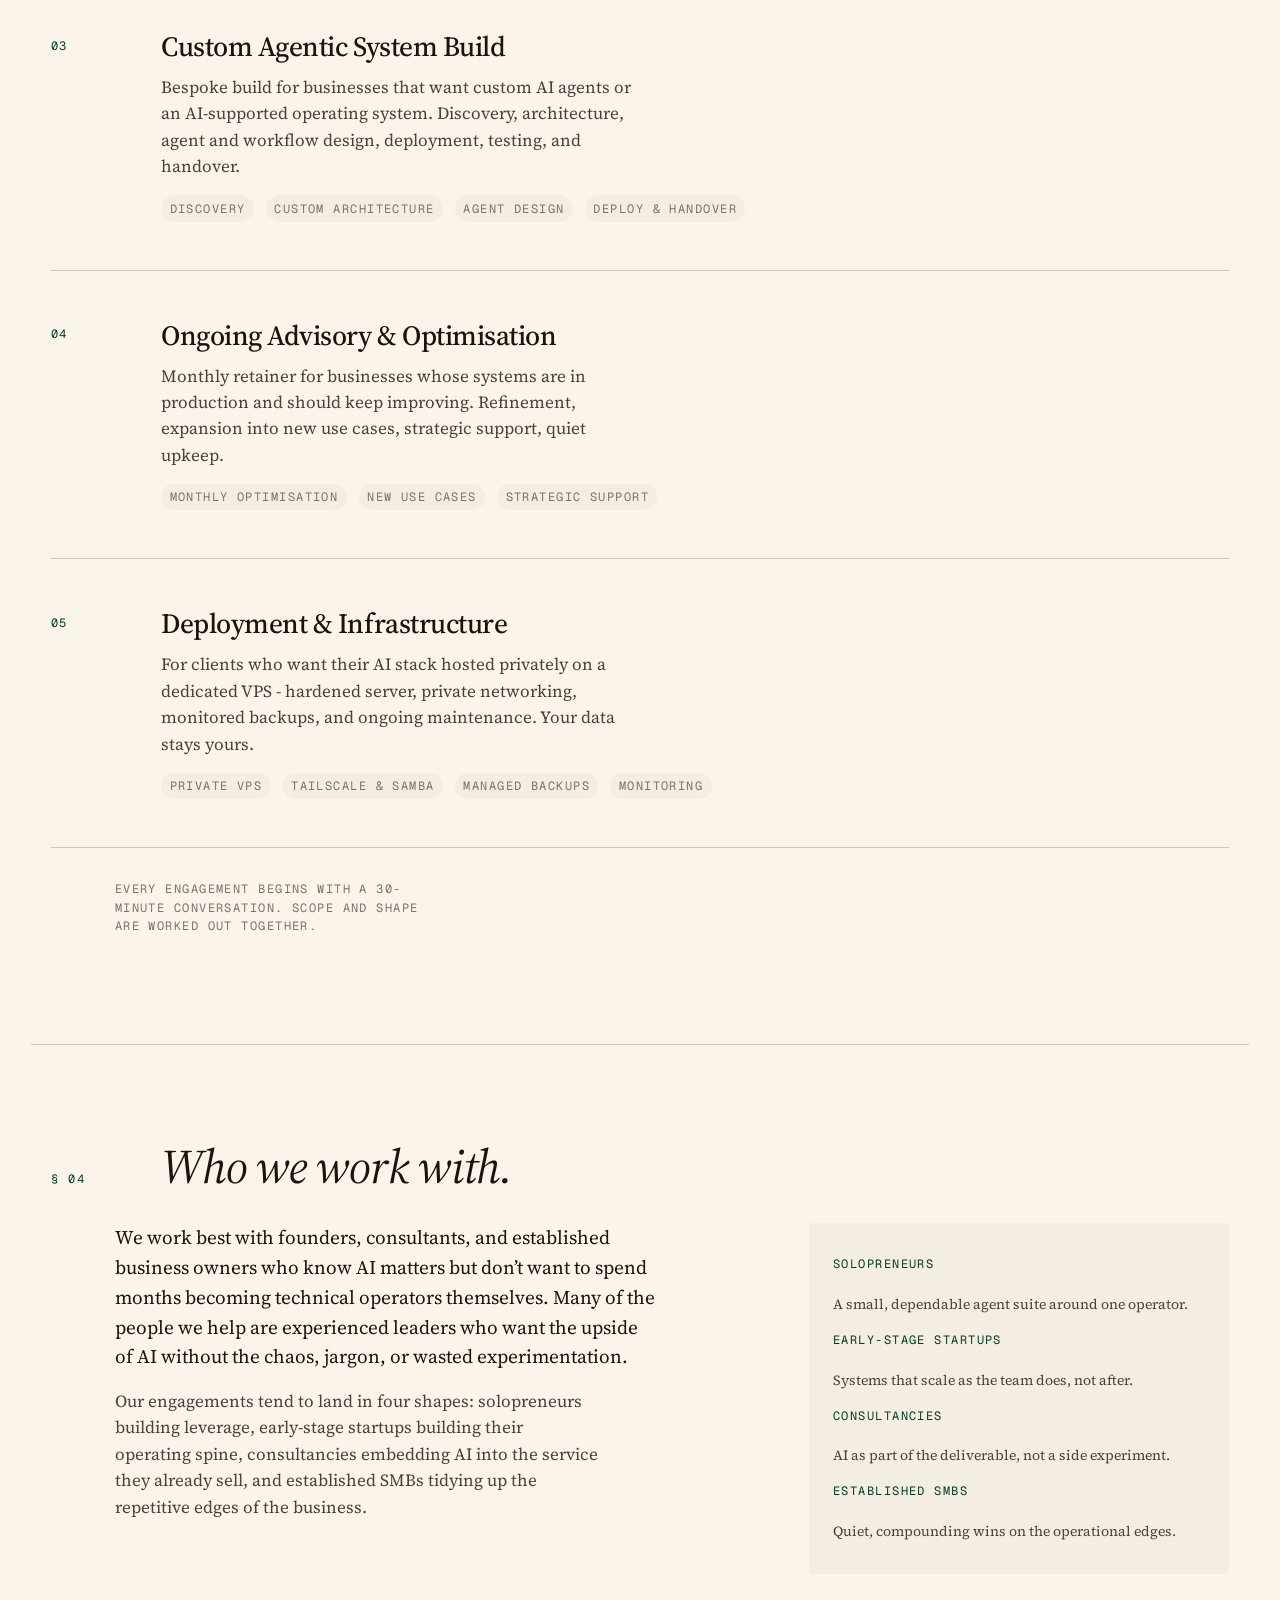
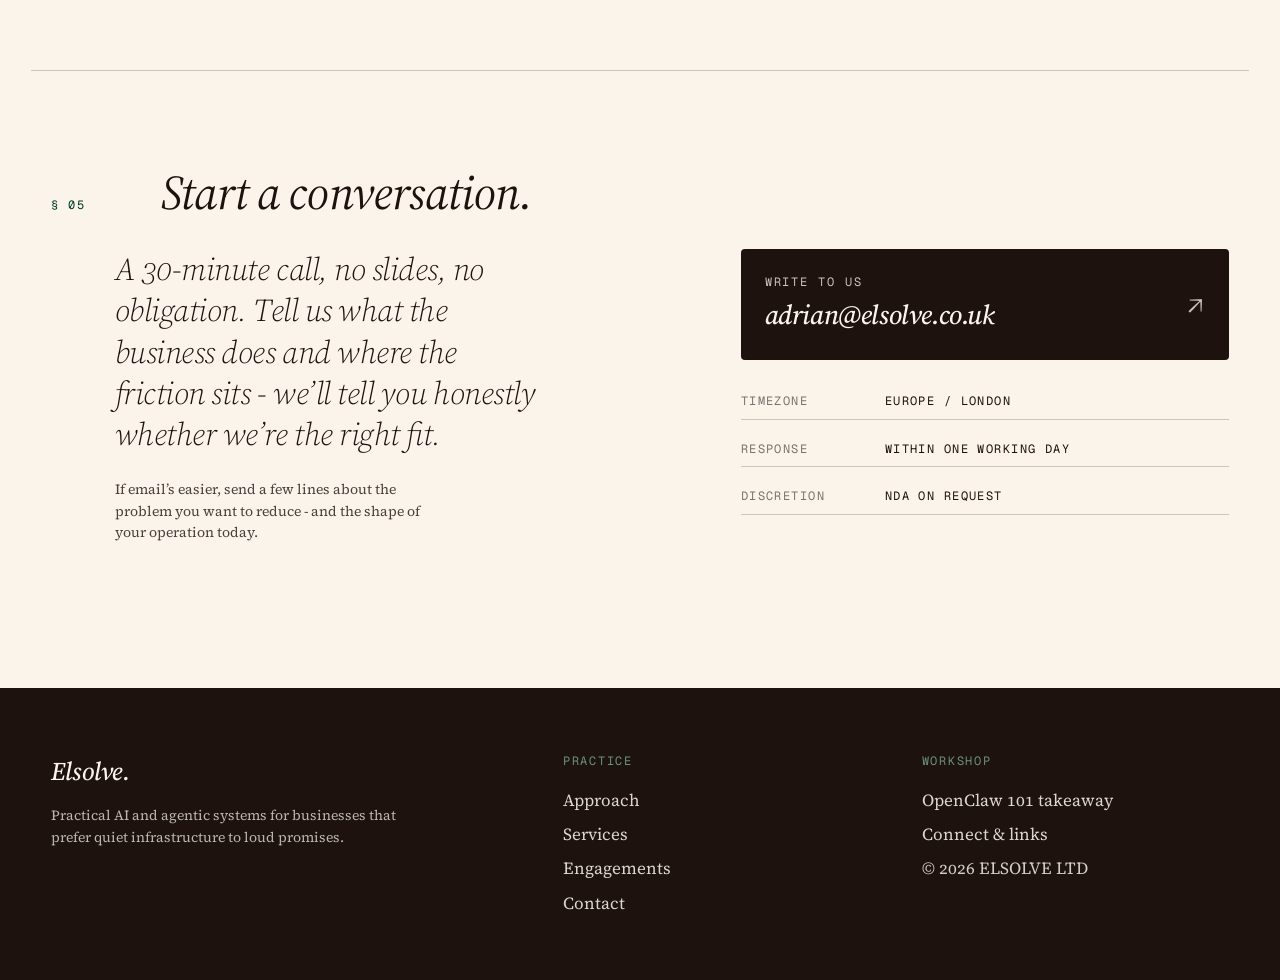
==== commit 81cb6eab: "Replace &mdash; HTML entities with hyphens across all pages Co-Authored-By: Claude Sonnet 4.6 <norep" ====
--- a/index.html
+++ b/index.html
@@ -3,10 +3,10 @@
 <head>
 <meta charset="utf-8">
 <meta name="viewport" content="width=device-width, initial-scale=1">
-<title>ELSOLVE — A consultancy for AI as infrastructure</title>
-<meta name="description" content="ELSOLVE helps founders and experienced business owners put AI and agentic systems to work — practically, quietly, and on their own terms.">
+<title>ELSOLVE - A consultancy for AI as infrastructure</title>
+<meta name="description" content="ELSOLVE helps founders and experienced business owners put AI and agentic systems to work - practically, quietly, and on their own terms.">
 <meta name="theme-color" content="#f3ecdd">
-<meta property="og:title" content="ELSOLVE — A consultancy for AI as infrastructure">
+<meta property="og:title" content="ELSOLVE - A consultancy for AI as infrastructure">
 <meta property="og:description" content="Practical AI and agentic systems, built into the way your business already runs.">
 <meta property="og:type" content="website">
 <meta property="og:url" content="https://elsolve.co.uk">
@@ -28,7 +28,7 @@
   "url": "https://elsolve.co.uk",
   "logo": "https://elsolve.co.uk/favicon.svg",
   "image": "https://elsolve.co.uk/og.svg",
-  "description": "ELSOLVE helps founders and experienced business owners put AI and agentic systems to work — practically, quietly, and on their own terms.",
+  "description": "ELSOLVE helps founders and experienced business owners put AI and agentic systems to work - practically, quietly, and on their own terms.",
   "email": "adrian@elsolve.co.uk",
   "foundingDate": "2025",
   "areaServed": "GB",
@@ -75,7 +75,7 @@
   <div class="hero-foot">
     <p class="lede">
       ELSOLVE designs and builds the quiet, dependable AI and agentic systems that sit behind the
-      businesses we work with &mdash; research, planning, communication, execution. The infrastructure
+      businesses we work with - research, planning, communication, execution. The infrastructure
       you rely on, without becoming a technical operator yourself.
     </p>
     <div class="hero-meta">
@@ -98,7 +98,7 @@
     <article class="belief">
       <span class="b-num">i</span>
       <p>
-        AI is most valuable when it behaves like <em>infrastructure</em> &mdash; running underneath the
+        AI is most valuable when it behaves like <em>infrastructure</em> - running underneath the
         work, compounding quietly, not demanding attention of its own.
       </p>
     </article>
@@ -112,7 +112,7 @@
     <article class="belief">
       <span class="b-num">iii</span>
       <p>
-        Owners should gain clarity, consistency, and decision leverage &mdash; not a second job
+        Owners should gain clarity, consistency, and decision leverage - not a second job
         managing tools. If a system adds overhead, it has failed.
       </p>
     </article>
@@ -153,7 +153,7 @@
       </div>
       <p>
         We map the workflows, identify leverage points, and propose a small number of
-        interventions &mdash; ranked by effort, risk, and expected return.
+        interventions - ranked by effort, risk, and expected return.
       </p>
     </article>
 
@@ -163,8 +163,8 @@
         <h3>Build</h3>
       </div>
       <p>
-        We design and build the system &mdash; bespoke agents, workflow automations, or
-        research and decision-support tools &mdash; fitted to your business, not a template.
+        We design and build the system - bespoke agents, workflow automations, or
+        research and decision-support tools - fitted to your business, not a template.
       </p>
     </article>
 
@@ -272,7 +272,7 @@
       <div class="svc-body">
         <h3 class="svc-title">Deployment &amp; Infrastructure</h3>
         <p class="svc-copy">
-          For clients who want their AI stack hosted privately on a dedicated VPS &mdash;
+          For clients who want their AI stack hosted privately on a dedicated VPS -
           hardened server, private networking, monitored backups, and ongoing maintenance.
           Your data stays yours.
         </p>
@@ -340,10 +340,10 @@
     <div class="contact-copy">
       <p class="contact-lede">
         A 30-minute call, no slides, no obligation. Tell us what the business does and where
-        the friction sits &mdash; we&rsquo;ll tell you honestly whether we&rsquo;re the right fit.
+        the friction sits - we&rsquo;ll tell you honestly whether we&rsquo;re the right fit.
       </p>
       <p class="contact-hint">
-        If email&rsquo;s easier, send a few lines about the problem you want to reduce &mdash; and
+        If email&rsquo;s easier, send a few lines about the problem you want to reduce - and
         the shape of your operation today.
       </p>
     </div>
--- a/styles.css
+++ b/styles.css
@@ -1,5 +1,5 @@
 /* ============================================================
-   ELSOLVE — Editorial consultancy site
+   ELSOLVE - Editorial consultancy site
    Typography: Source Serif 4 (display + body), Geist Mono (labels)
    Palette: warm paper, deep ink, verdigris accent (OKLCH)
    ============================================================ */
